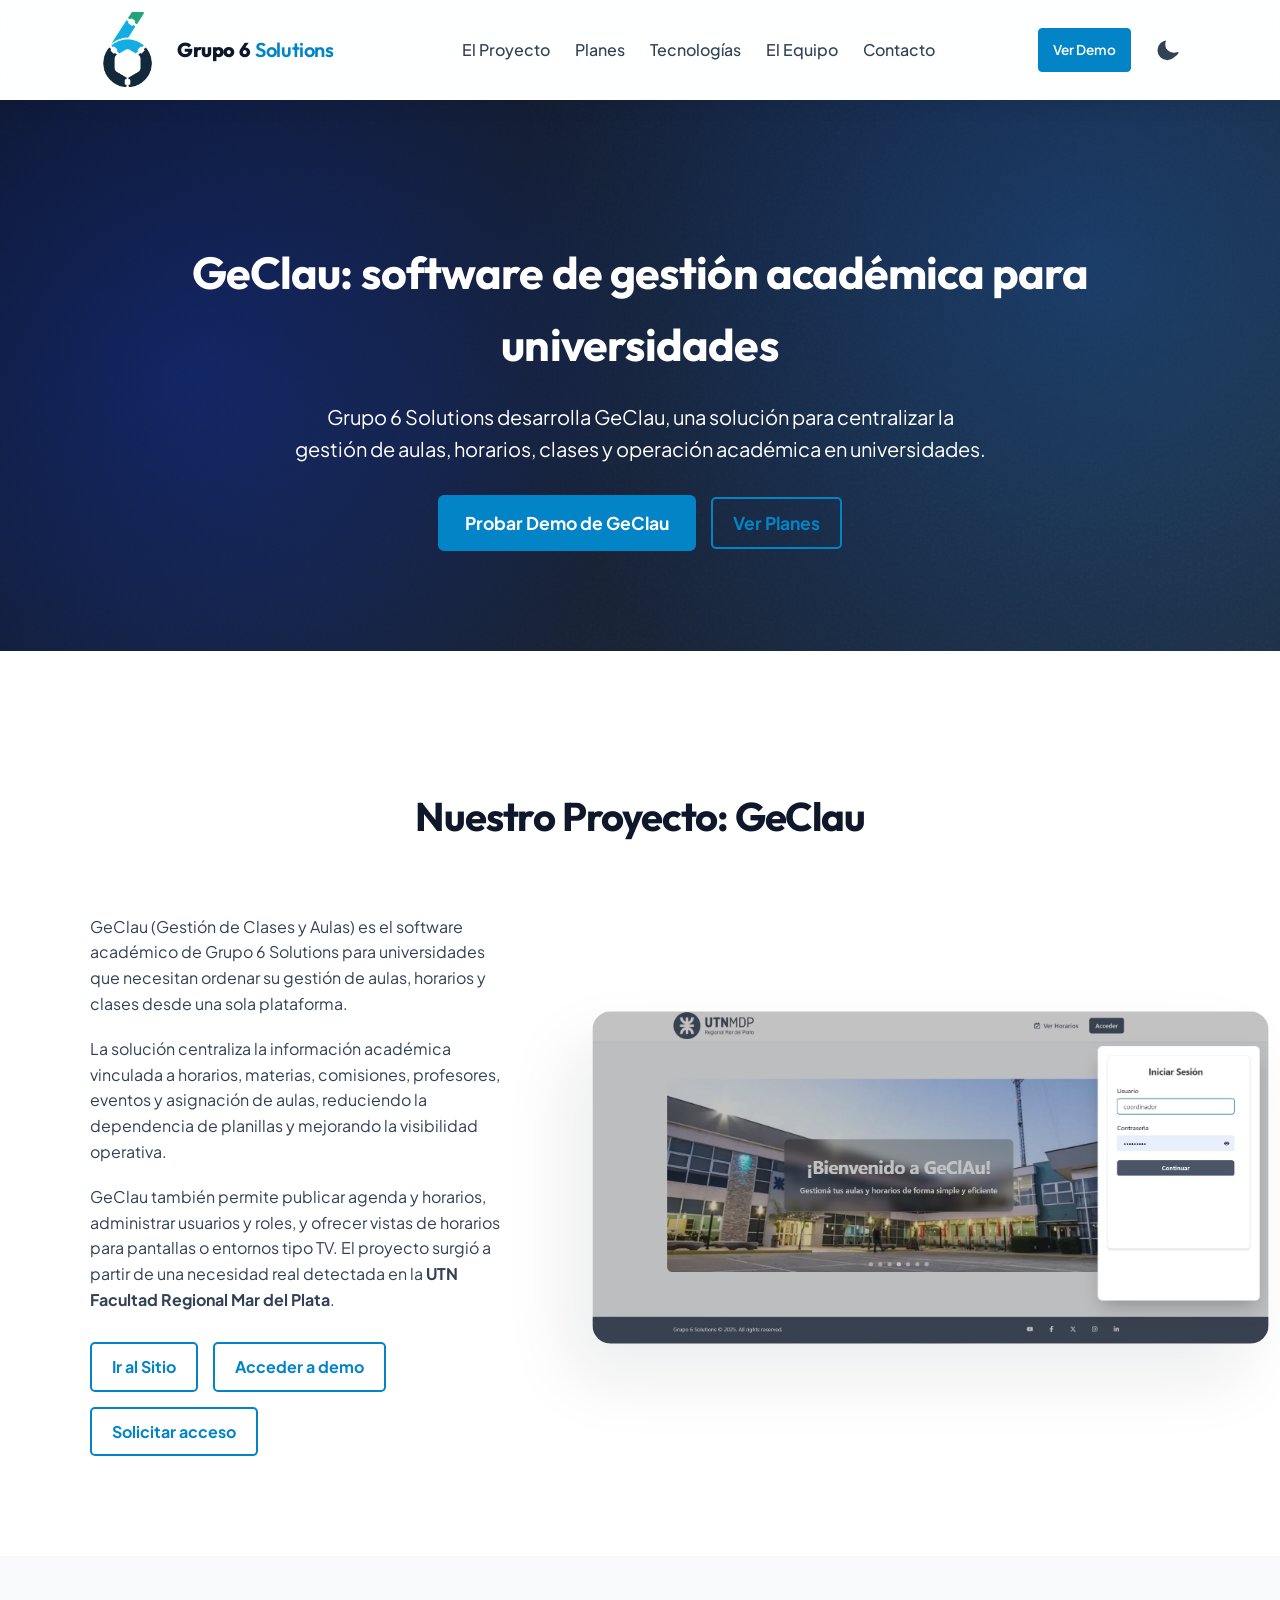
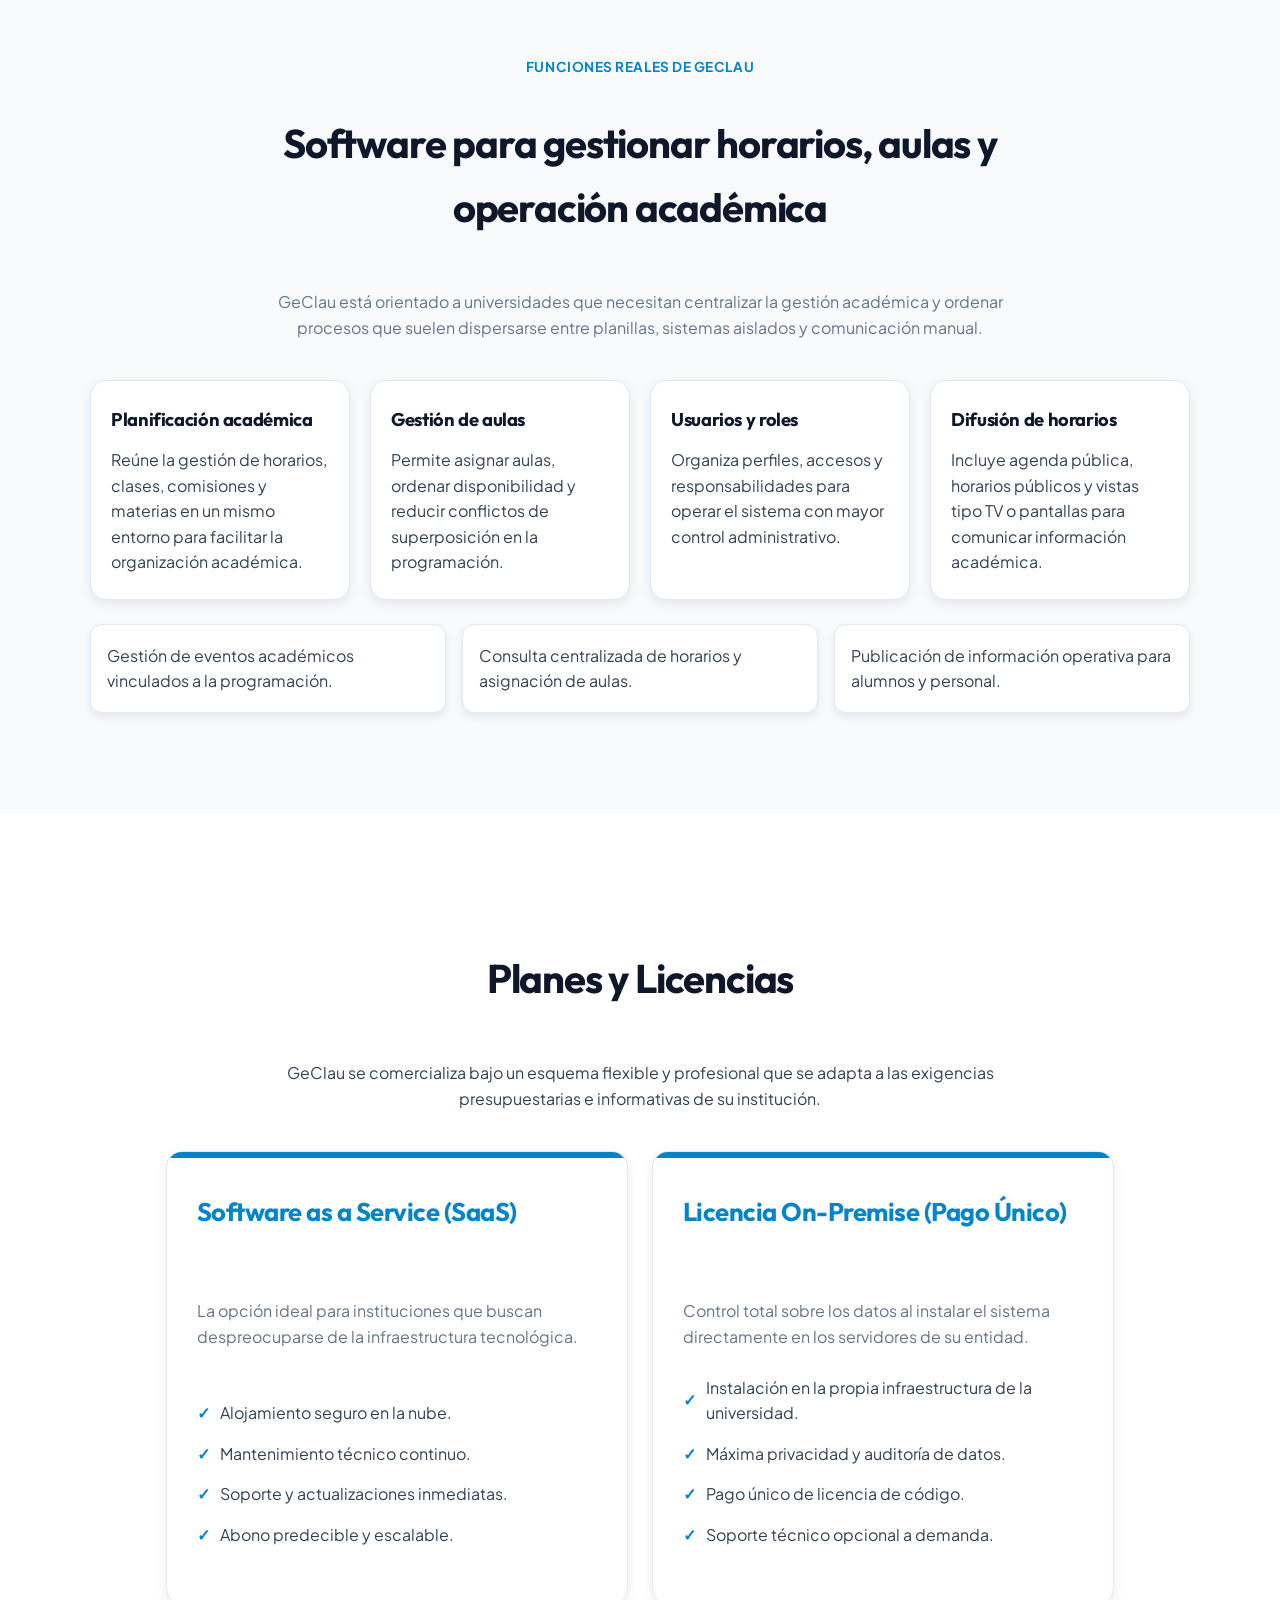
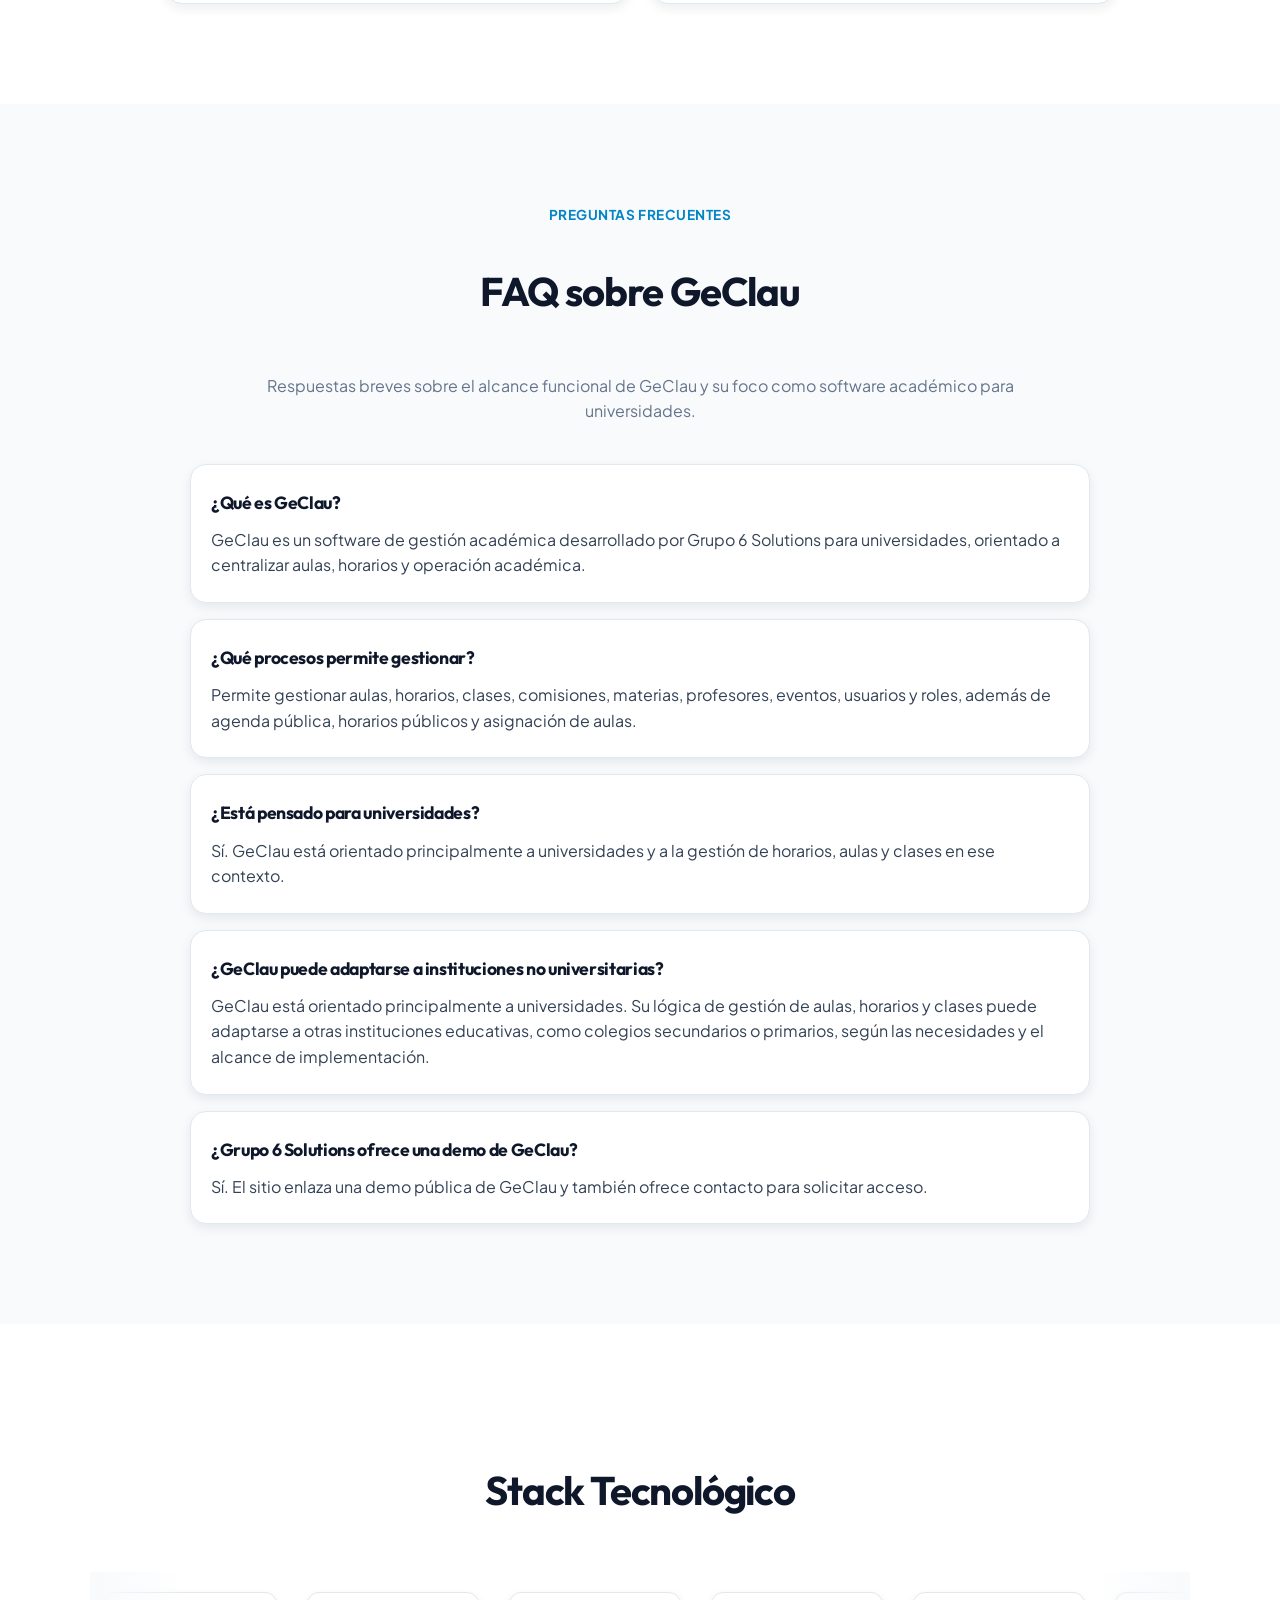
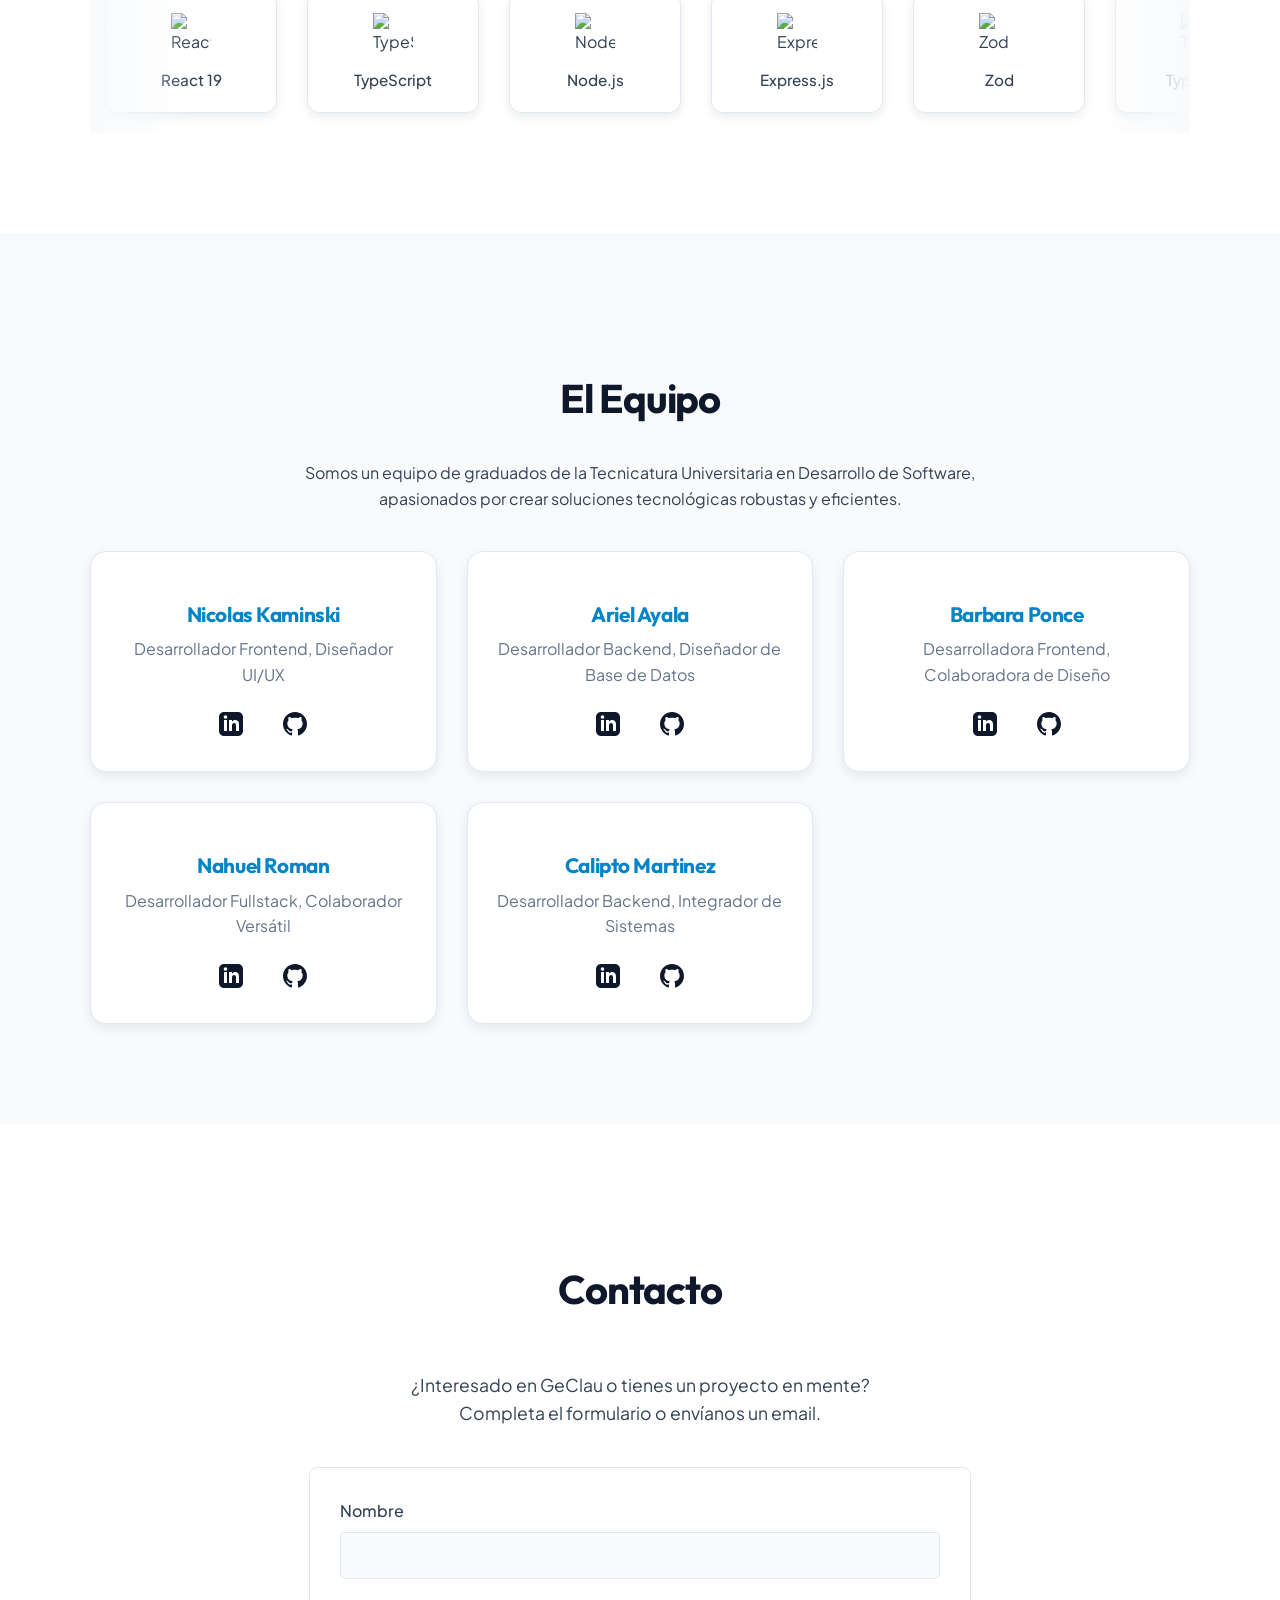
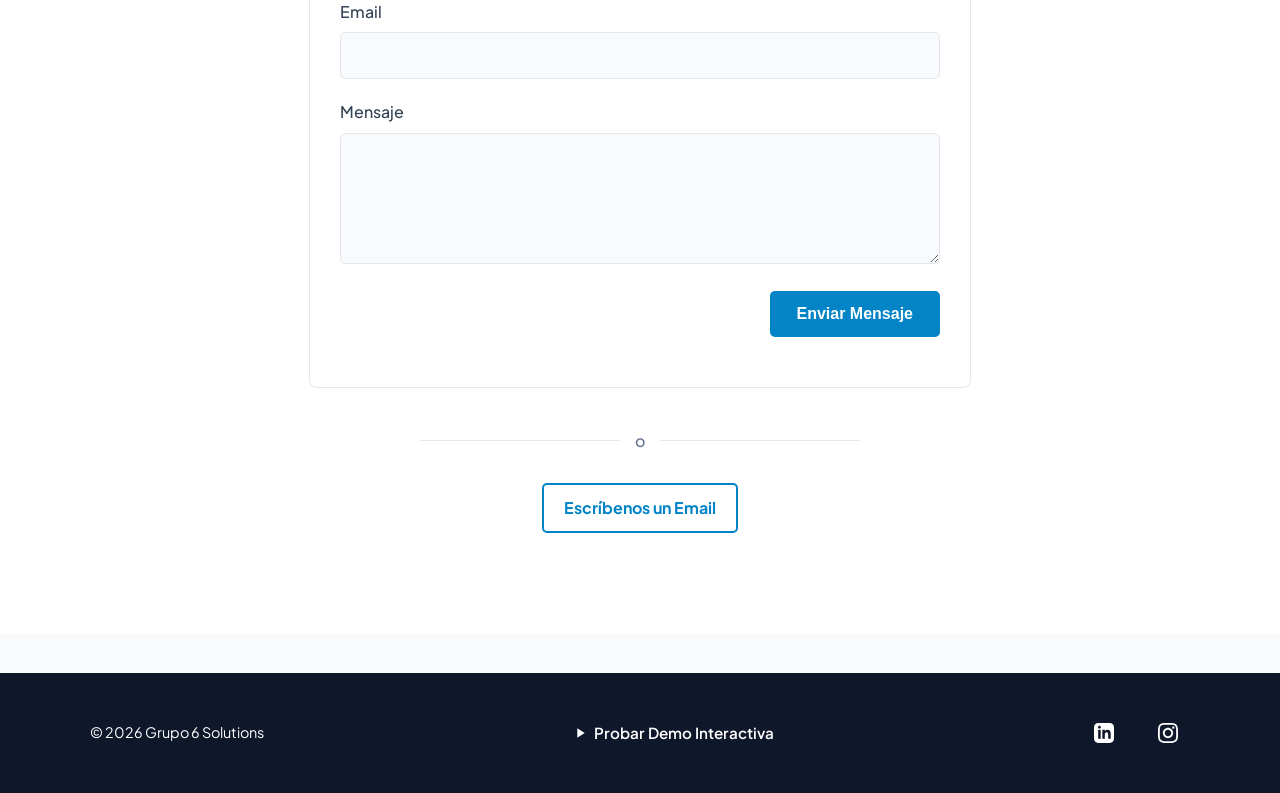
==== index.html @ eacf8f16 "mejora de info" ====
<!doctype html>
<html lang="es">
  <head>
    <meta charset="UTF-8" />
    <meta name="viewport" content="width=device-width, initial-scale=1.0" />
    <title>
      Grupo 6 Solutions | GeClau, software académico para universidades
    </title>
    <meta
      name="description"
      content="GeClau es el software de gestión académica de Grupo 6 Solutions para universidades. Centraliza aulas, horarios, clases, comisiones, materias y profesores."
    />
    <link rel="canonical" href="https://grupo6s.com/" />
    <link rel="icon" type="image/png" href="/favicon.png" />
    <meta
      property="og:title"
      content="Grupo 6 Solutions | GeClau, software académico para universidades"
    />
    <meta
      property="og:description"
      content="GeClau es el software de gestión académica de Grupo 6 Solutions para universidades. Centraliza aulas, horarios, clases, comisiones, materias y profesores."
    />
    <meta property="og:url" content="https://grupo6s.com/" />
    <meta
      property="og:image"
      content="https://grupo6s.com/images/logoExagonoD.png"
    />
    <meta property="og:type" content="website" />
    <meta property="og:locale" content="es_AR" />
    <meta name="twitter:card" content="summary_large_image" />
    <meta
      name="twitter:title"
      content="Grupo 6 Solutions | GeClau, software académico para universidades"
    />
    <meta
      name="twitter:description"
      content="GeClau es el software de gestión académica de Grupo 6 Solutions para universidades. Centraliza aulas, horarios, clases, comisiones, materias y profesores."
    />
    <meta
      name="twitter:image"
      content="https://grupo6s.com/images/geclau.jpg"
    />
    <script type="application/ld+json">
      {
        "@context": "https://schema.org",
        "@graph": [
          {
            "@type": "Organization",
            "@id": "https://grupo6s.com/#organization",
            "name": "Grupo 6 Solutions",
            "url": "https://grupo6s.com/",
            "logo": "https://grupo6s.com/images/logoExagonoD.png",
            "email": "grupo6solutions@gmail.com",
            "sameAs": [
              "https://www.linkedin.com/company/grupo-6-s/",
              "https://www.instagram.com/grupo6s/"
            ]
          },
          {
            "@type": "WebSite",
            "@id": "https://grupo6s.com/#website",
            "url": "https://grupo6s.com/",
            "name": "Grupo 6 Solutions",
            "publisher": {
              "@id": "https://grupo6s.com/#organization"
            },
            "inLanguage": "es"
          },
          {
            "@type": "SoftwareApplication",
            "@id": "https://grupo6s.com/#geclau",
            "name": "GeClau",
            "alternateName": "Gestión de Clases y Aulas",
            "url": "https://grupo6s.com/",
            "image": "https://grupo6s.com/images/geclau.jpg",
            "applicationCategory": "EducationalApplication",
            "operatingSystem": "Web",
            "description": "Software de gestión académica para universidades orientado a la gestión de aulas, horarios, clases, comisiones, materias, profesores, eventos, usuarios y roles, agenda pública y asignación de aulas.",
            "publisher": {
              "@id": "https://grupo6s.com/#organization"
            },
            "inLanguage": "es"
          }
        ]
      }
    </script>
        <script type="application/ld+json">
      {
        "@context": "https://schema.org",
        "@type": "FAQPage",
        "mainEntity": [
          {
            "@type": "Question",
            "name": "¿Qué es GeClau?",
            "acceptedAnswer": {
              "@type": "Answer",
              "text": "GeClau es un software de gestión académica desarrollado por Grupo 6 Solutions para universidades, orientado a centralizar aulas, horarios y operación académica."
            }
          },
          {
            "@type": "Question",
            "name": "¿Qué procesos permite gestionar?",
            "acceptedAnswer": {
              "@type": "Answer",
              "text": "Permite gestionar aulas, horarios, clases, comisiones, materias, profesores, eventos, usuarios y roles, además de agenda pública, horarios públicos y asignación de aulas."
            }
          },
          {
            "@type": "Question",
            "name": "¿Está pensado para universidades?",
            "acceptedAnswer": {
              "@type": "Answer",
              "text": "Sí. GeClau está orientado principalmente a universidades y a la gestión de horarios, aulas y clases en ese contexto."
            }
          },
          {
            "@type": "Question",
            "name": "¿GeClau puede adaptarse a instituciones no universitarias?",
            "acceptedAnswer": {
              "@type": "Answer",
              "text": "GeClau está orientado principalmente a universidades. Su lógica de gestión de aulas, horarios y clases puede adaptarse a otras instituciones educativas, como colegios secundarios o primarios, según las necesidades y el alcance de implementación."
            }
          },
          {
            "@type": "Question",
            "name": "¿Grupo 6 Solutions ofrece una demo de GeClau?",
            "acceptedAnswer": {
              "@type": "Answer",
              "text": "Sí. El sitio enlaza una demo pública de GeClau y también ofrece contacto para solicitar acceso."
            }
          }
        ]
      }
    </script>

    <!-- Preload Critical Resources -->
    <link rel="preload" as="image" href="images/logoExagonoD.png" />
    <link rel="preload" as="image" href="images/geclau.jpg" />

    <link rel="preconnect" href="https://fonts.googleapis.com" />
    <link rel="preconnect" href="https://fonts.gstatic.com" crossorigin />
    <link
      href="https://fonts.googleapis.com/css2?family=Outfit:wght@400;500;600;700;800&family=Plus+Jakarta+Sans:wght@400;500;600;700&display=swap"
      rel="stylesheet"
    />
    <link rel="stylesheet" href="style.css" />
    <script
      src="https://challenges.cloudflare.com/turnstile/v0/api.js"
      async
      defer
    ></script>
  </head>
  <body>
    <header>
      <div class="container nav-bar">
        <a href="#" class="logo-link">
          <img
            src="images/logoExagonoD.png"
            alt="Logo de Grupo 6 Solutions"
            class="logo-img"
            width="60"
            height="60"
          />
          <div class="logo-text">
            <span class="grupo-6">Grupo 6</span>
            <span class="solutions">Solutions</span>
          </div>
        </a>
        <nav>
          <ul class="nav-links" id="nav-links">
            <li><a href="#proyecto">El Proyecto</a></li>
            <li><a href="#licencias">Planes</a></li>
            <li><a href="#tecnologias">Tecnologías</a></li>
            <li><a href="#equipo">El Equipo</a></li>
            <li><a href="#contacto">Contacto</a></li>
          </ul>
        </nav>
        <div class="nav-controls">
          <a
            href="https://demo.geclau.grupo6s.com/"
            target="_blank"
            rel="noopener noreferrer"
            class="nav-cta-button"
            >Ver Demo</a
          >
          <button
            class="theme-toggle"
            id="theme-toggle"
            aria-label="Cambiar modo claro/oscuro"
          >
            <svg
              class="icon-sun"
              aria-hidden="true"
              xmlns="http://www.w3.org/2000/svg"
              viewBox="0 0 24 24"
              fill="currentColor"
            >
              <path
                d="M12 2.25a.75.75 0 01.75.75v2.25a.75.75 0 01-1.5 0V3a.75.75 0 01.75-.75zM7.5 12a4.5 4.5 0 119 0 4.5 4.5 0 01-9 0zM18.894 6.106a.75.75 0 011.06-1.06l1.591 1.591a.75.75 0 11-1.06 1.06l-1.591-1.59zM21.75 12a.75.75 0 01-.75.75h-2.25a.75.75 0 010-1.5H21a.75.75 0 01.75.75zM17.83 17.83a.75.75 0 011.06 1.06l-1.59 1.59a.75.75 0 01-1.06-1.06l1.59-1.59zM12 21.75a.75.75 0 01-.75-.75v-2.25a.75.75 0 011.5 0V21a.75.75 0 01-.75.75zM4.172 17.83a.75.75 0 01-1.06 1.06l-1.59-1.59a.75.75 0 111.06-1.06l1.59 1.59zM2.25 12a.75.75 0 01.75-.75h2.25a.75.75 0 010 1.5H3a.75.75 0 01-.75-.75zM6.106 6.106a.75.75 0 01-1.06-1.06l1.591-1.591a.75.75 0 111.06 1.06l-1.591 1.59z"
              />
            </svg>
            <svg
              class="icon-moon"
              aria-hidden="true"
              xmlns="http://www.w3.org/2000/svg"
              viewBox="0 0 24 24"
              fill="currentColor"
            >
              <path
                fill-rule="evenodd"
                d="M9.528 1.718a.75.75 0 01.162.819A8.97 8.97 0 009 6a9 9 0 009 9 8.97 8.97 0 004.463-.69a.75.75 0 01.981.98 10.503 10.503 0 01-4.622 4.622 10.5 10.5 0 01-15.18-15.18A10.503 10.503 0 019.528 1.718z"
                clip-rule="evenodd"
              />
            </svg>
          </button>
          <button
            class="menu-toggle"
            id="menu-toggle"
            aria-expanded="false"
            aria-controls="nav-links"
            aria-label="Menú"
          >
            ☰
          </button>
        </div>
      </div>
    </header>

    <main>
      <section class="hero">
        <div class="hero-bg-effect"></div>
        <div class="container hero-content-wrapper">
          <h1 class="hero-title">
            GeClau: software de gestión académica para universidades
          </h1>
          <p class="hero-subtitle">
            Grupo 6 Solutions desarrolla GeClau, una solución para centralizar
            la gestión de aulas, horarios, clases y operación académica en
            universidades.
          </p>
          <div class="hero-cta-container">
            <a
              href="https://demo.geclau.grupo6s.com/"
              target="_blank"
              rel="noopener noreferrer"
              class="cta-button-primary"
              >Probar Demo de GeClau</a
            >
            <a href="#licencias" class="cta-button-secondary cta-hero-outline"
              >Ver Planes</a
            >
          </div>
        </div>
      </section>

      <section id="proyecto">
        <div class="container project-container">
          <h2>Nuestro Proyecto: GeClau</h2>
          <div class="proyecto-grid asymmetrical-grid">
            <div class="proyecto-info">
              <p>
                GeClau (Gestión de Clases y Aulas) es el software académico de
                Grupo 6 Solutions para universidades que necesitan ordenar su
                gestión de aulas, horarios y clases desde una sola plataforma.
              </p>
              <p>
                La solución centraliza la información académica vinculada a
                horarios, materias, comisiones, profesores, eventos y asignación
                de aulas, reduciendo la dependencia de planillas y mejorando la
                visibilidad operativa.
              </p>
              <p>
                GeClau también permite publicar agenda y horarios, administrar
                usuarios y roles, y ofrecer vistas de horarios para pantallas o
                entornos tipo TV. El proyecto surgió a partir de una necesidad
                real detectada en la
                <strong>UTN Facultad Regional Mar del Plata</strong>.
              </p>

              <div class="proyecto-cta-container">
                <a
                  href="https://aulas.mdp.utn.edu.ar/"
                  target="_blank"
                  rel="noopener noreferrer"
                  class="cta-button-secondary"
                >
                  Ir al Sitio
                </a>
                <a
                  href="https://demo.geclau.grupo6s.com/"
                  target="_blank"
                  rel="noopener noreferrer"
                  class="cta-button-secondary"
                >
                  Acceder a demo
                </a>
                <a
                  href="#contacto"
                  id="btn-solicitar-acceso"
                  class="cta-button-secondary"
                >
                  Solicitar acceso
                </a>
              </div>
            </div>
            <div class="proyecto-imagen">
              <img
                src="images/geclau.jpg"
                alt="Interfaz de la aplicación GeClau"
                width="800"
                height="500"
                loading="lazy"
              />
            </div>
          </div>
        </div>
      </section>
      <section class="seo-section" aria-labelledby="seo-funcionalidades-title">
        <div class="container">
          <div class="seo-section-header">
            <p class="seo-section-kicker">Funciones reales de GeClau</p>
            <h2 id="seo-funcionalidades-title">
              Software para gestionar horarios, aulas y operación académica
            </h2>
            <p class="seo-section-lead">
              GeClau está orientado a universidades que necesitan centralizar la
              gestión académica y ordenar procesos que suelen dispersarse entre
              planillas, sistemas aislados y comunicación manual.
            </p>
          </div>

          <div class="seo-feature-grid">
            <article class="seo-feature-card">
              <h3 class="seo-feature-card-title">Planificación académica</h3>
              <p class="seo-feature-card-text">
                Reúne la gestión de horarios, clases, comisiones y materias en
                un mismo entorno para facilitar la organización académica.
              </p>
            </article>
            <article class="seo-feature-card">
              <h3 class="seo-feature-card-title">Gestión de aulas</h3>
              <p class="seo-feature-card-text">
                Permite asignar aulas, ordenar disponibilidad y reducir
                conflictos de superposición en la programación.
              </p>
            </article>
            <article class="seo-feature-card">
              <h3 class="seo-feature-card-title">Usuarios y roles</h3>
              <p class="seo-feature-card-text">
                Organiza perfiles, accesos y responsabilidades para operar el
                sistema con mayor control administrativo.
              </p>
            </article>
            <article class="seo-feature-card">
              <h3 class="seo-feature-card-title">Difusión de horarios</h3>
              <p class="seo-feature-card-text">
                Incluye agenda pública, horarios públicos y vistas tipo TV o
                pantallas para comunicar información académica.
              </p>
            </article>
          </div>

          <div class="seo-use-case-list" aria-label="Casos de uso de GeClau">
            <div class="seo-use-case-item">
              Gestión de eventos académicos vinculados a la programación.
            </div>
            <div class="seo-use-case-item">
              Consulta centralizada de horarios y asignación de aulas.
            </div>
            <div class="seo-use-case-item">
              Publicación de información operativa para alumnos y personal.
            </div>
          </div>
        </div>
      </section>
      <section id="licencias">
        <div class="container">
          <h2>Planes y Licencias</h2>
          <p style="text-align: center; max-width: 800px; margin: 0 auto 40px">
            GeClau se comercializa bajo un esquema flexible y profesional que se
            adapta a las exigencias presupuestarias e informativas de su
            institución.
          </p>
          <div class="planes-grid">
            <div class="plan-card">
              <h3>Software as a Service (SaaS)</h3>
              <p>
                La opción ideal para instituciones que buscan despreocuparse de
                la infraestructura tecnológica.
              </p>
              <ul>
                <li>Alojamiento seguro en la nube.</li>
                <li>Mantenimiento técnico continuo.</li>
                <li>Soporte y actualizaciones inmediatas.</li>
                <li>Abono predecible y escalable.</li>
              </ul>
            </div>
            <div class="plan-card">
              <h3>Licencia On-Premise (Pago Único)</h3>
              <p>
                Control total sobre los datos al instalar el sistema
                directamente en los servidores de su entidad.
              </p>
              <ul>
                <li>
                  Instalación en la propia infraestructura de la universidad.
                </li>
                <li>Máxima privacidad y auditoría de datos.</li>
                <li>Pago único de licencia de código.</li>
                <li>Soporte técnico opcional a demanda.</li>
              </ul>
            </div>
          </div>
        </div>
      </section>
      <section class="seo-section" aria-labelledby="seo-faq-title">
        <div class="container">
          <div class="seo-section-header">
            <p class="seo-section-kicker">Preguntas frecuentes</p>
            <h2 id="seo-faq-title">FAQ sobre GeClau</h2>
            <p class="seo-section-lead">
              Respuestas breves sobre el alcance funcional de GeClau y su foco
              como software académico para universidades.
            </p>
          </div>

                    <div class="seo-faq-list">
            <article class="seo-faq-item">
              <h3 class="seo-faq-question">¿Qué es GeClau?</h3>
              <p class="seo-faq-answer">
                GeClau es un software de gestión académica desarrollado por
                Grupo 6 Solutions para universidades, orientado a centralizar
                aulas, horarios y operación académica.
              </p>
            </article>
            <article class="seo-faq-item">
              <h3 class="seo-faq-question">¿Qué procesos permite gestionar?</h3>
              <p class="seo-faq-answer">
                Permite gestionar aulas, horarios, clases, comisiones, materias,
                profesores, eventos, usuarios y roles, además de agenda pública,
                horarios públicos y asignación de aulas.
              </p>
            </article>
            <article class="seo-faq-item">
              <h3 class="seo-faq-question">¿Está pensado para universidades?</h3>
              <p class="seo-faq-answer">
                Sí. GeClau está orientado principalmente a universidades y a la
                gestión de horarios, aulas y clases en ese contexto.
              </p>
            </article>
            <article class="seo-faq-item">
              <h3 class="seo-faq-question">
                ¿GeClau puede adaptarse a instituciones no universitarias?
              </h3>
              <p class="seo-faq-answer">
                GeClau está orientado principalmente a universidades. Su lógica
                de gestión de aulas, horarios y clases puede adaptarse a otras
                instituciones educativas, como colegios secundarios o
                primarios, según las necesidades y el alcance de
                implementación.
              </p>
            </article>
            <article class="seo-faq-item">
              <h3 class="seo-faq-question">
                ¿Grupo 6 Solutions ofrece una demo de GeClau?
              </h3>
              <p class="seo-faq-answer">
                Sí. El sitio enlaza una demo pública de GeClau y también ofrece
                contacto para solicitar acceso.
              </p>
            </article>
          </div>        </div>
      </section>
      <section id="tecnologias">
        <div class="container">
          <h2>Stack Tecnológico</h2>
          <div class="tech-marquee-wrapper">
            <div class="tech-marquee">
              <!-- Fila 1 -->
              <div class="tech-stack-row">
                <div class="tech-item">
                  <img
                    src="https://cdn.simpleicons.org/react/61DAFB"
                    alt="React"
                    width="24"
                    height="24"
                    loading="lazy"
                  /><span>React 19</span>
                </div>
                <div class="tech-item">
                  <img
                    src="https://cdn.simpleicons.org/typescript/3178C6"
                    alt="TypeScript"
                    width="24"
                    height="24"
                    loading="lazy"
                  /><span>TypeScript</span>
                </div>
                <div class="tech-item">
                  <img
                    src="https://cdn.simpleicons.org/nodedotjs/339933"
                    alt="Node.js"
                    width="24"
                    height="24"
                    loading="lazy"
                  /><span>Node.js</span>
                </div>
                <div class="tech-item">
                  <img
                    src="https://cdn.simpleicons.org/express/000000"
                    alt="Express.js"
                    width="24"
                    height="24"
                    loading="lazy"
                  /><span>Express.js</span>
                </div>
                <div class="tech-item">
                  <img
                    src="https://cdn.simpleicons.org/zod/3E67B1"
                    alt="Zod"
                    width="24"
                    height="24"
                    loading="lazy"
                  /><span>Zod</span>
                </div>
                <div class="tech-item">
                  <img
                    src="https://cdn.simpleicons.org/typeorm/E8372D"
                    alt="TypeORM"
                    width="24"
                    height="24"
                    loading="lazy"
                  /><span>TypeORM</span>
                </div>
                <div class="tech-item">
                  <img
                    src="https://cdn.simpleicons.org/mysql/4479A1"
                    alt="MySQL"
                    width="24"
                    height="24"
                    loading="lazy"
                  /><span>MySQL</span>
                </div>
                <div class="tech-item">
                  <img
                    src="https://cdn.simpleicons.org/vite/646CFF"
                    alt="Vite"
                    width="24"
                    height="24"
                    loading="lazy"
                  /><span>Vite</span>
                </div>
                <div class="tech-item">
                  <img
                    src="https://cdn.simpleicons.org/docker/2496ED"
                    alt="Docker"
                    width="24"
                    height="24"
                    loading="lazy"
                  /><span>Docker</span>
                </div>
                <div class="tech-item">
                  <img
                    src="https://cdn.simpleicons.org/cloudflare/F38020"
                    alt="Cloudflare"
                    width="24"
                    height="24"
                    loading="lazy"
                  /><span>Cloudflare</span>
                </div>
                <div class="tech-item">
                  <img
                    src="https://cdn.simpleicons.org/jsonwebtokens/000000"
                    alt="JWT"
                    width="24"
                    height="24"
                    loading="lazy"
                  /><span>JWT</span>
                </div>
                <div class="tech-item">
                  <img
                    src="https://cdn.simpleicons.org/chakraui/319795"
                    alt="Chakra UI"
                    width="24"
                    height="24"
                    loading="lazy"
                  /><span>Chakra UI</span>
                </div>
              </div>
              <!-- Fila Duplicada para Infinite Scroll -->
              <div class="tech-stack-row" aria-hidden="true">
                <div class="tech-item">
                  <img
                    src="https://cdn.simpleicons.org/react/61DAFB"
                    alt="React"
                    width="24"
                    height="24"
                    loading="lazy"
                  /><span>React 19</span>
                </div>
                <div class="tech-item">
                  <img
                    src="https://cdn.simpleicons.org/typescript/3178C6"
                    alt="TypeScript"
                    width="24"
                    height="24"
                    loading="lazy"
                  /><span>TypeScript</span>
                </div>
                <div class="tech-item">
                  <img
                    src="https://cdn.simpleicons.org/nodedotjs/339933"
                    alt="Node.js"
                    width="24"
                    height="24"
                    loading="lazy"
                  /><span>Node.js</span>
                </div>
                <div class="tech-item">
                  <img
                    src="https://cdn.simpleicons.org/express/000000"
                    alt="Express.js"
                    width="24"
                    height="24"
                    loading="lazy"
                  /><span>Express.js</span>
                </div>
                <div class="tech-item">
                  <img
                    src="https://cdn.simpleicons.org/zod/3E67B1"
                    alt="Zod"
                    width="24"
                    height="24"
                    loading="lazy"
                  /><span>Zod</span>
                </div>
                <div class="tech-item">
                  <img
                    src="https://cdn.simpleicons.org/typeorm/E8372D"
                    alt="TypeORM"
                    width="24"
                    height="24"
                    loading="lazy"
                  /><span>TypeORM</span>
                </div>
                <div class="tech-item">
                  <img
                    src="https://cdn.simpleicons.org/mysql/4479A1"
                    alt="MySQL"
                    width="24"
                    height="24"
                    loading="lazy"
                  /><span>MySQL</span>
                </div>
                <div class="tech-item">
                  <img
                    src="https://cdn.simpleicons.org/vite/646CFF"
                    alt="Vite"
                    width="24"
                    height="24"
                    loading="lazy"
                  /><span>Vite</span>
                </div>
                <div class="tech-item">
                  <img
                    src="https://cdn.simpleicons.org/docker/2496ED"
                    alt="Docker"
                    width="24"
                    height="24"
                    loading="lazy"
                  /><span>Docker</span>
                </div>
                <div class="tech-item">
                  <img
                    src="https://cdn.simpleicons.org/cloudflare/F38020"
                    alt="Cloudflare"
                    width="24"
                    height="24"
                    loading="lazy"
                  /><span>Cloudflare</span>
                </div>
                <div class="tech-item">
                  <img
                    src="https://cdn.simpleicons.org/jsonwebtokens/000000"
                    alt="JWT"
                    width="24"
                    height="24"
                    loading="lazy"
                  /><span>JWT</span>
                </div>
                <div class="tech-item">
                  <img
                    src="https://cdn.simpleicons.org/chakraui/319795"
                    alt="Chakra UI"
                    width="24"
                    height="24"
                    loading="lazy"
                  /><span>Chakra UI</span>
                </div>
              </div>
            </div>
          </div>
        </div>
      </section>

      <section id="equipo">
        <div class="container">
          <h2>El Equipo</h2>
          <p
            style="
              text-align: center;
              max-width: 700px;
              margin: -20px auto 40px auto;
            "
          >
            Somos un equipo de graduados de la Tecnicatura Universitaria en
            Desarrollo de Software, apasionados por crear soluciones
            tecnológicas robustas y eficientes.
          </p>
          <div class="equipo-grid">
            <div class="miembro">
              <h3>Nicolas Kaminski</h3>
              <p>Desarrollador Frontend, Diseñador UI/UX</p>
              <div class="social-links">
                <a
                  href="https://www.linkedin.com/in/nkaminski-profile/"
                  target="_blank"
                  rel="noopener noreferrer"
                  aria-label="LinkedIn de Nicolas Kaminski"
                >
                  <svg
                    xmlns="http://www.w3.org/2000/svg"
                    viewBox="0 0 24 24"
                    fill="currentColor"
                  >
                    <path
                      d="M19 0h-14c-2.761 0-5 2.239-5 5v14c0 2.761 2.239 5 5 5h14c2.762 0 5-2.239 5-5v-14c0-2.761-2.238-5-5-5zm-11 19h-3v-11h3v11zm-1.5-12.268c-.966 0-1.75-.79-1.75-1.764s.784-1.764 1.75-1.764 1.75.79 1.75 1.764-.783 1.764-1.75 1.764zm13.5 12.268h-3v-5.604c0-3.368-4-3.113-4 0v5.604h-3v-11h3v1.765c1.396-2.586 7-2.777 7 2.476v6.759z"
                    />
                  </svg>
                </a>
                <a
                  href="https://github.com/nicoKaminski"
                  target="_blank"
                  rel="noopener noreferrer"
                  aria-label="GitHub de Nicolas Kaminski"
                >
                  <svg
                    xmlns="http://www.w3.org/2000/svg"
                    viewBox="0 0 24 24"
                    fill="currentColor"
                  >
                    <path
                      d="M12 0c-6.626 0-12 5.373-12 12 0 5.302 3.438 9.8 8.207 11.387.599.111.793-.261.793-.577v-2.234c-3.338.726-4.033-1.416-4.033-1.416-.546-1.387-1.333-1.756-1.333-1.756-1.089-.745.083-.729.083-.729 1.205.084 1.839 1.237 1.839 1.237 1.07 1.834 2.807 1.304 3.492.997.108-.775.418-1.305.762-1.604-2.665-.305-5.467-1.334-5.467-5.931 0-1.311.469-2.381 1.236-3.221-.124-.303-.535-1.524.117-3.176 0 0 1.008-.322 3.301 1.23.957-.266 1.983-.399 3.003-.404 1.02.005 2.047.138 3.006.404 2.291-1.552 3.297-1.23 3.297-1.23.653 1.653.242 2.874.118 3.176.77.84 1.235 1.91 1.235 3.221 0 4.609-2.807 5.624-5.479 5.921.43.372.823 1.102.823 2.222v3.293c0 .319.192.694.801.576 4.765-1.589 8.199-6.086 8.199-11.386 0-6.627-5.373-12-12-12z"
                    />
                  </svg>
                </a>
              </div>
            </div>
            <div class="miembro">
              <h3>Ariel Ayala</h3>
              <p>Desarrollador Backend, Diseñador de Base de Datos</p>
              <div class="social-links">
                <a
                  href="https://www.linkedin.com/in/ariel-ayala-49006823a/"
                  target="_blank"
                  rel="noopener noreferrer"
                  aria-label="LinkedIn de Ariel Ayala"
                >
                  <svg
                    xmlns="http://www.w3.org/2000/svg"
                    viewBox="0 0 24 24"
                    fill="currentColor"
                  >
                    <path
                      d="M19 0h-14c-2.761 0-5 2.239-5 5v14c0 2.761 2.239 5 5 5h14c2.762 0 5-2.239 5-5v-14c0-2.761-2.238-5-5-5zm-11 19h-3v-11h3v11zm-1.5-12.268c-.966 0-1.75-.79-1.75-1.764s.784-1.764 1.75-1.764 1.75.79 1.75 1.764-.783 1.764-1.75 1.764zm13.5 12.268h-3v-5.604c0-3.368-4-3.113-4 0v5.604h-3v-11h3v1.765c1.396-2.586 7-2.777 7 2.476v6.759z"
                    />
                  </svg>
                </a>
                <a
                  href="https://github.com/ariel7171"
                  target="_blank"
                  rel="noopener noreferrer"
                  aria-label="GitHub de Ariel Ayala"
                >
                  <svg
                    xmlns="http://www.w3.org/2000/svg"
                    viewBox="0 0 24 24"
                    fill="currentColor"
                  >
                    <path
                      d="M12 0c-6.626 0-12 5.373-12 12 0 5.302 3.438 9.8 8.207 11.387.599.111.793-.261.793-.577v-2.234c-3.338.726-4.033-1.416-4.033-1.416-.546-1.387-1.333-1.756-1.333-1.756-1.089-.745.083-.729.083-.729 1.205.084 1.839 1.237 1.839 1.237 1.07 1.834 2.807 1.304 3.492.997.108-.775.418-1.305.762-1.604-2.665-.305-5.467-1.334-5.467-5.931 0-1.311.469-2.381 1.236-3.221-.124-.303-.535-1.524.117-3.176 0 0 1.008-.322 3.301 1.23.957-.266 1.983-.399 3.003-.404 1.02.005 2.047.138 3.006.404 2.291-1.552 3.297-1.23 3.297-1.23.653 1.653.242 2.874.118 3.176.77.84 1.235 1.91 1.235 3.221 0 4.609-2.807 5.624-5.479 5.921.43.372.823 1.102.823 2.222v3.293c0 .319.192.694.801.576 4.765-1.589 8.199-6.086 8.199-11.386 0-6.627-5.373-12-12-12z"
                    />
                  </svg>
                </a>
              </div>
            </div>
            <div class="miembro">
              <h3>Barbara Ponce</h3>
              <p>Desarrolladora Frontend, Colaboradora de Diseño</p>
              <div class="social-links">
                <a
                  href="https://www.linkedin.com/in/b%C3%A1rbara-ponce/"
                  target="_blank"
                  rel="noopener noreferrer"
                  aria-label="LinkedIn de Barbara Ponce"
                >
                  <svg
                    xmlns="http://www.w3.org/2000/svg"
                    viewBox="0 0 24 24"
                    fill="currentColor"
                  >
                    <path
                      d="M19 0h-14c-2.761 0-5 2.239-5 5v14c0 2.761 2.239 5 5 5h14c2.762 0 5-2.239 5-5v-14c0-2.761-2.238-5-5-5zm-11 19h-3v-11h3v11zm-1.5-12.268c-.966 0-1.75-.79-1.75-1.764s.784-1.764 1.75-1.764 1.75.79 1.75 1.764-.783 1.764-1.75 1.764zm13.5 12.268h-3v-5.604c0-3.368-4-3.113-4 0v5.604h-3v-11h3v1.765c1.396-2.586 7-2.777 7 2.476v6.759z"
                    />
                  </svg>
                </a>
                <a
                  href="https://github.com/barbaraponce93"
                  target="_blank"
                  rel="noopener noreferrer"
                  aria-label="GitHub de Barbara Ponce"
                >
                  <svg
                    xmlns="http://www.w3.org/2000/svg"
                    viewBox="0 0 24 24"
                    fill="currentColor"
                  >
                    <path
                      d="M12 0c-6.626 0-12 5.373-12 12 0 5.302 3.438 9.8 8.207 11.387.599.111.793-.261.793-.577v-2.234c-3.338.726-4.033-1.416-4.033-1.416-.546-1.387-1.333-1.756-1.333-1.756-1.089-.745.083-.729.083-.729 1.205.084 1.839 1.237 1.839 1.237 1.07 1.834 2.807 1.304 3.492.997.108-.775.418-1.305.762-1.604-2.665-.305-5.467-1.334-5.467-5.931 0-1.311.469-2.381 1.236-3.221-.124-.303-.535-1.524.117-3.176 0 0 1.008-.322 3.301 1.23.957-.266 1.983-.399 3.003-.404 1.02.005 2.047.138 3.006.404 2.291-1.552 3.297-1.23 3.297-1.23.653 1.653.242 2.874.118 3.176.77.84 1.235 1.91 1.235 3.221 0 4.609-2.807 5.624-5.479 5.921.43.372.823 1.102.823 2.222v3.293c0 .319.192.694.801.576 4.765-1.589 8.199-6.086 8.199-11.386 0-6.627-5.373-12-12-12z"
                    />
                  </svg>
                </a>
              </div>
            </div>
            <div class="miembro">
              <h3>Nahuel Roman</h3>
              <p>Desarrollador Fullstack, Colaborador Versátil</p>
              <div class="social-links">
                <a
                  href="https://www.linkedin.com/in/nahuel-roman-168320287/"
                  target="_blank"
                  rel="noopener noreferrer"
                  aria-label="LinkedIn de Nahuel Roman"
                >
                  <svg
                    xmlns="http://www.w3.org/2000/svg"
                    viewBox="0 0 24 24"
                    fill="currentColor"
                  >
                    <path
                      d="M19 0h-14c-2.761 0-5 2.239-5 5v14c0 2.761 2.239 5 5 5h14c2.762 0 5-2.239 5-5v-14c0-2.761-2.238-5-5-5zm-11 19h-3v-11h3v11zm-1.5-12.268c-.966 0-1.75-.79-1.75-1.764s.784-1.764 1.75-1.764 1.75.79 1.75 1.764-.783 1.764-1.75 1.764zm13.5 12.268h-3v-5.604c0-3.368-4-3.113-4 0v5.604h-3v-11h3v1.765c1.396-2.586 7-2.777 7 2.476v6.759z"
                    />
                  </svg>
                </a>
                <a
                  href="https://github.com/NahuelRoman1990"
                  target="_blank"
                  rel="noopener noreferrer"
                  aria-label="GitHub de Nahuel Roman"
                >
                  <svg
                    xmlns="http://www.w3.org/2000/svg"
                    viewBox="0 0 24 24"
                    fill="currentColor"
                  >
                    <path
                      d="M12 0c-6.626 0-12 5.373-12 12 0 5.302 3.438 9.8 8.207 11.387.599.111.793-.261.793-.577v-2.234c-3.338.726-4.033-1.416-4.033-1.416-.546-1.387-1.333-1.756-1.333-1.756-1.089-.745.083-.729.083-.729 1.205.084 1.839 1.237 1.839 1.237 1.07 1.834 2.807 1.304 3.492.997.108-.775.418-1.305.762-1.604-2.665-.305-5.467-1.334-5.467-5.931 0-1.311.469-2.381 1.236-3.221-.124-.303-.535-1.524.117-3.176 0 0 1.008-.322 3.301 1.23.957-.266 1.983-.399 3.003-.404 1.02.005 2.047.138 3.006.404 2.291-1.552 3.297-1.23 3.297-1.23.653 1.653.242 2.874.118 3.176.77.84 1.235 1.91 1.235 3.221 0 4.609-2.807 5.624-5.479 5.921.43.372.823 1.102.823 2.222v3.293c0 .319.192.694.801.576 4.765-1.589 8.199-6.086 8.199-11.386 0-6.627-5.373-12-12-12z"
                    />
                  </svg>
                </a>
              </div>
            </div>
            <div class="miembro">
              <h3>Calipto Martinez</h3>
              <p>Desarrollador Backend, Integrador de Sistemas</p>
              <div class="social-links">
                <a
                  href="https://www.linkedin.com/in/calipto-martinez-4a2754276/"
                  target="_blank"
                  rel="noopener noreferrer"
                  aria-label="LinkedIn de Calipto Martinez"
                >
                  <svg
                    xmlns="http://www.w3.org/2000/svg"
                    viewBox="0 0 24 24"
                    fill="currentColor"
                  >
                    <path
                      d="M19 0h-14c-2.761 0-5 2.239-5 5v14c0 2.761 2.239 5 5 5h14c2.762 0 5-2.239 5-5v-14c0-2.761-2.238-5-5-5zm-11 19h-3v-11h3v11zm-1.5-12.268c-.966 0-1.75-.79-1.75-1.764s.784-1.764 1.75-1.764 1.75.79 1.75 1.764-.783 1.764-1.75 1.764zm13.5 12.268h-3v-5.604c0-3.368-4-3.113-4 0v5.604h-3v-11h3v1.765c1.396-2.586 7-2.777 7 2.476v6.759z"
                    />
                  </svg>
                </a>
                <a
                  href="https://github.com/calipto722"
                  target="_blank"
                  rel="noopener noreferrer"
                  aria-label="GitHub de Calipto Martinez"
                >
                  <svg
                    xmlns="http://www.w3.org/2000/svg"
                    viewBox="0 0 24 24"
                    fill="currentColor"
                  >
                    <path
                      d="M12 0c-6.626 0-12 5.373-12 12 0 5.302 3.438 9.8 8.207 11.387.599.111.793-.261.793-.577v-2.234c-3.338.726-4.033-1.416-4.033-1.416-.546-1.387-1.333-1.756-1.333-1.756-1.089-.745.083-.729.083-.729 1.205.084 1.839 1.237 1.839 1.237 1.07 1.834 2.807 1.304 3.492.997.108-.775.418-1.305.762-1.604-2.665-.305-5.467-1.334-5.467-5.931 0-1.311.469-2.381 1.236-3.221-.124-.303-.535-1.524.117-3.176 0 0 1.008-.322 3.301 1.23.957-.266 1.983-.399 3.003-.404 1.02.005 2.047.138 3.006.404 2.291-1.552 3.297-1.23 3.297-1.23.653 1.653.242 2.874.118 3.176.77.84 1.235 1.91 1.235 3.221 0 4.609-2.807 5.624-5.479 5.921.43.372.823 1.102.823 2.222v3.293c0 .319.192.694.801.576 4.765-1.589 8.199-6.086 8.199-11.386 0-6.627-5.373-12-12-12z"
                    />
                  </svg>
                </a>
              </div>
            </div>
          </div>
        </div>
      </section>

      <section id="contacto">
        <div class="container">
          <h2>Contacto</h2>
          <p>
            ¿Interesado en GeClau o tienes un proyecto en mente?
            <br />
            Completa el formulario o envíanos un email.
          </p>

          <form
            id="contact-form"
            class="contact-form"
            action="https://formspree.io/f/mzzybnzo"
            method="POST"
          >
            <div class="form-group">
              <label for="name">Nombre</label>
              <input type="text" id="name" name="name" required />
            </div>
            <div class="form-group">
              <label for="email">Email</label>
              <input type="email" id="email" name="email" required />
            </div>
            <div class="form-group">
              <label for="message">Mensaje</label>
              <textarea
                id="message"
                name="message"
                rows="5"
                required
              ></textarea>
            </div>

            <div
              class="cf-turnstile"
              data-sitekey="0x4AAAAAACHPNfz5F3RwUT0F"
              style="margin-bottom: 1rem"
            ></div>
            <p id="form-status"></p>
            <div class="form-group">
              <button type="submit" class="cta-button-form">
                Enviar Mensaje
              </button>
            </div>
          </form>

          <div class="contact-divider">
            <span class="divider-line"></span>
            <span class="divider-text">o</span>
            <span class="divider-line"></span>
          </div>

          <a
            href="mailto:grupo6solutions@gmail.com?subject=Interés en el sistema GeClau"
            class="cta-button-secondary"
            >Escríbenos un Email</a
          >
        </div>
      </section>
    </main>

    <footer>
      <div class="container footer-content">
        <div class="footer-brand">
          <p>&copy; <span id="current-year"></span> Grupo 6 Solutions</p>
        </div>
        <div class="footer-links">
          <a
            href="https://demo.geclau.grupo6s.com/"
            target="_blank"
            rel="noopener noreferrer"
            class="footer-demo-link"
          >
            <svg
              aria-hidden="true"
              xmlns="http://www.w3.org/2000/svg"
              width="16"
              height="16"
              viewBox="0 0 24 24"
              fill="currentColor"
              style="margin-right: 6px"
            >
              <path d="M8 5v14l11-7z" />
            </svg>
            Probar Demo Interactiva
          </a>
        </div>
        <div class="social-links-footer">
          <a
            href="https://www.linkedin.com/company/grupo-6-s/"
            target="_blank"
            rel="noopener noreferrer"
            aria-label="LinkedIn de Grupo 6 Solutions"
            class="social-link-linkedin"
          >
            <svg
              aria-hidden="true"
              xmlns="http://www.w3.org/2000/svg"
              viewBox="0 0 24 24"
              fill="currentColor"
            >
              <path
                d="M19 0h-14c-2.761 0-5 2.239-5 5v14c0 2.761 2.239 5 5 5h14c2.762 0 5-2.239 5-5v-14c0-2.761-2.238-5-5-5zm-11 19h-3v-11h3v11zm-1.5-12.268c-.966 0-1.75-.79-1.75-1.764s.784-1.764 1.75-1.764 1.75.79 1.75 1.764-.783 1.764-1.75 1.764zm13.5 12.268h-3v-5.604c0-3.368-4-3.113-4 0v5.604h-3v-11h3v1.765c1.396-2.586 7-2.777 7 2.476v6.759z"
              />
            </svg>
          </a>
          <a
            href="https://www.instagram.com/grupo6s/"
            target="_blank"
            rel="noopener noreferrer"
            aria-label="Instagram de Grupo 6 Solutions"
            class="social-link-instagram"
          >
            <svg
              aria-hidden="true"
              xmlns="http://www.w3.org/2000/svg"
              viewBox="0 0 24 24"
              fill="currentColor"
            >
              <path
                d="M12 2.163c3.204 0 3.584.012 4.85.07 3.252.148 4.771 1.691 4.919 4.919.058 1.265.069 1.645.069 4.849 0 3.205-.012 3.584-.069 4.849-.149 3.225-1.664 4.771-4.919 4.919-1.266.058-1.644.07-4.85.07-3.204 0-3.584-.012-4.849-.07-3.26-.149-4.771-1.699-4.919-4.92-.058-1.265-.07-1.644-.07-4.849 0-3.204.013-3.583.07-4.849.149-3.227 1.664-4.771 4.919-4.919 1.266-.057 1.645-.069 4.849-.069zm0-2.163c-3.259 0-3.667.014-4.947.072-4.358.2-6.78 2.618-6.98 6.98-.059 1.281-.073 1.689-.073 4.948 0 3.259.014 3.668.072 4.948.2 4.358 2.618 6.78 6.98 6.98 1.281.058 1.689.072 4.948.072 3.259 0 3.668-.014 4.948-.072 4.354-.2 6.782-2.618 6.979-6.98.059-1.28.073-1.689.073-4.948 0-3.259-.014-3.667-.072-4.947-.196-4.354-2.617-6.78-6.979-6.98-1.281-.059-1.69-.073-4.949-.073zm0 5.838c-3.403 0-6.162 2.759-6.162 6.162s2.759 6.163 6.162 6.163 6.162-2.759 6.162-6.163c0-3.403-2.759-6.162-6.162-6.162zm0 10.162c-2.209 0-4-1.79-4-4 0-2.209 1.791-4 4-4s4 1.791 4 4c0 2.21-1.791 4-4 4zm6.406-11.845c-.796 0-1.441.645-1.441 1.44s.645 1.44 1.441 1.44c.795 0 1.439-.645 1.439-1.44s-.644-1.44-1.439-1.44z"
              />
            </svg>
          </a>
        </div>
      </div>
    </footer>

    <script src="script.js"></script>
  </body>
</html>
---- style.css ----
/* --- Paleta de Colores y Variables --- */
:root {

  --color-primario: #0284c7;
  --color-secundario: #0f172a;
  --color-texto: #334155;
  --color-texto-secundario: #64748b;
  --color-fondo: #f8fafc;
  --color-fondo-secundario: #ffffff;
  --color-borde: #e2e8f0;
  --color-sombra: rgba(15, 23, 42, 0.08);
  --color-blanco: #ffffff;
  --color-grupo6: #0f172a;
  --color-grupo6-dark: #f8fafc;
  --color-solutions: #0284c7;

  --dm-primario: #38bdf8;
  --dm-secundario: #f8fafc;
  --dm-texto: #cbd5e1;
  --dm-texto-secundario: #94a3b8;
  --dm-fondo: #0f172a;
  --dm-fondo-secundario: #1e293b;
  --dm-borde: #334155;
  --dm-sombra: rgba(0, 0, 0, 0.4);
}

/* --- Estilos Globales --- */
body {
  font-family:
    "Plus Jakarta Sans", -apple-system, BlinkMacSystemFont, "Segoe UI", Roboto, Helvetica, Arial,
    sans-serif;
  margin: 0;
  padding: 0;
  background-color: var(--color-fondo);
  color: var(--color-texto);
  line-height: 1.6;
  transition:
    background-color 0.3s ease,
    color 0.3s ease;
}

img {
  max-width: 100%;
  height: auto;
}


*:focus-visible {
  outline: 2px solid var(--color-primario);
  outline-offset: 3px;
  border-radius: 4px;
}

.container {
  max-width: 1100px;
  margin: 0 auto;
  padding: 0 20px;
}

/* --- Header y Navegación --- */
header {
  background-color: rgba(255, 255, 255, 0.85);
  backdrop-filter: blur(16px);
  -webkit-backdrop-filter: blur(16px);
  box-shadow: 0 4px 20px var(--color-sombra);
  border-bottom: 1px solid rgba(255, 255, 255, 0.3);
  padding: 12px 0;
  position: sticky;
  top: 0;
  z-index: 100;
  transition:
    background-color 0.3s ease,
    box-shadow 0.3s ease;
}

.nav-bar {
  display: flex;
  justify-content: space-between;
  align-items: center;
}

.logo-link {
  display: flex;
  align-items: center;
  gap: 12px;
  text-decoration: none;
}

.logo-img {
  height: 50px;
  width: auto;
  display: block;
  transition: height 0.3s ease;
}

.logo-text {
  font-family: "Outfit", sans-serif;
  font-size: 1.25rem;
  letter-spacing: -0.02em;
  font-weight: 800;
  line-height: 1;
  display: flex;
  flex-direction: row;
  gap: 5px;
  align-items: center;
}

.logo-text .grupo-6 {
  color: var(--color-grupo6);
  transition: color 0.3s ease;
}

.logo-text .solutions {
  color: var(--color-solutions);
  font-size: 1.25rem;
  font-weight: 600;
}

.nav-links {
  list-style: none;
  margin: 0;
  padding: 0;
  display: flex;
  flex-direction: column;
  justify-content: center;
  align-items: center;
  gap: 20px;
  width: 100%;
  height: 100vh;
  position: fixed;
  top: 0;
  left: 0;
  background-color: rgba(248, 250, 252, 0.98);
  backdrop-filter: blur(20px);
  -webkit-backdrop-filter: blur(20px);
  z-index: 2000;
  opacity: 0;
  visibility: hidden;
  transform: translateY(-20px);
  transition: all 0.4s cubic-bezier(0.16, 1, 0.3, 1);
}

.nav-links.active {
  opacity: 1;
  visibility: visible;
  transform: translateY(0);
}

.nav-links li {
  margin: 0;
  width: 100%;
  text-align: center;
}

.nav-links a {
  text-decoration: none;
  color: var(--color-texto);
  font-weight: 600;
  font-size: 1.25rem;
  transition: color 0.3s ease;
  padding: 10px 15px;
  display: block;
  border-bottom: none;
}

.nav-links a:hover {
  color: var(--color-primario);
}

.nav-controls {
  display: flex;
  align-items: center;
  gap: 15px;
}

.menu-toggle {
  font-size: 1.5rem;
  cursor: pointer;
  color: var(--color-secundario);

  display: flex;
  align-items: center;
  justify-content: center;
  padding: 10px;
  min-width: 44px;
  min-height: 44px;
  border: none;
  background: transparent;
}

.theme-toggle {
  background: none;
  border: none;
  cursor: pointer;

  padding: 11px;
  min-width: 44px;
  min-height: 44px;
  color: var(--color-texto);
  display: flex;
  align-items: center;
  justify-content: center;
  transition: color 0.3s ease;
}
.theme-toggle:hover {
  color: var(--color-primario);
}
.theme-toggle svg {
  width: 22px;
  height: 22px;
}

.nav-cta-button {
  background-color: var(--color-primario);
  color: var(--color-blanco);
  padding: 6px 14px;
  min-height: 44px;
  display: none;
  align-items: center;
  justify-content: center;
  box-sizing: border-box;
  text-decoration: none;
  border-radius: 4px;
  font-weight: 600;
  font-size: 0.85rem;
  transition: all 0.3s ease;
  border: 1px solid var(--color-primario);
}
.nav-cta-button:hover {
  background-color: var(--color-blanco);
  color: var(--color-primario);
}

.theme-toggle .icon-moon {
  display: block;
}
.theme-toggle .icon-sun {
  display: none;
}

/* --- Tipografía Extra --- */
h1, h2, h3, h4, h5, h6 {
  font-family: "Outfit", sans-serif;
  font-weight: 700;
  letter-spacing: -0.02em;
}

h1 {
  font-size: 2.2rem;
  margin-bottom: 10px;
}

/* --- Hero (Sección principal) --- */
.hero {
  background: linear-gradient(135deg, var(--color-secundario) 0%, #1e293b 100%);
  color: var(--color-blanco);
  padding: 60px 0;
  text-align: center;
  position: relative;
  overflow: hidden;
  transition: background-color 0.3s ease;
}

.hero-bg-effect {
  position: absolute;
  top: 0; left: 0; width: 100%; height: 100%;
  background-image:
    radial-gradient(circle at 15% 50%, rgba(2, 132, 199, 0.4), transparent 40%),
    radial-gradient(circle at 85% 30%, rgba(56, 189, 248, 0.3), transparent 50%);
  opacity: 0.8;
  mix-blend-mode: color-dodge;
  pointer-events: none;
  z-index: 1;
}

.hero-bg-effect::after {
  content: "";
  position: absolute;
  top: 0; left: 0; width: 100%; height: 100%;
  background-image: url("data:image/svg+xml,%3Csvg viewBox='0 0 200 200' xmlns='http://www.w3.org/2000/svg'%3E%3Cfilter id='noiseFilter'%3E%3CfeTurbulence type='fractalNoise' baseFrequency='0.85' numOctaves='3' stitchTiles='stitch'/%3E%3C/filter%3E%3Crect width='100%25' height='100%25' filter='url(%23noiseFilter)' opactiy='0.05'/%3E%3C/svg%3E");
  opacity: 0.04;
  mix-blend-mode: overlay;
}

.hero-content-wrapper {
  position: relative;
  z-index: 2;
}

.hero p {
  font-size: 1.1rem;
  margin-bottom: 30px;
  max-width: 700px;
  margin-left: auto;
  margin-right: auto;
}

.hero-cta-container {
  display: flex;
  flex-direction: column;
  align-items: center;
  gap: 15px;
  margin-top: 20px;
  width: 100%;
}

.cta-button-primary {
  background-color: var(--color-primario);
  color: var(--color-blanco);
  padding: 12px 25px;
  text-decoration: none;
  border-radius: 6px;
  font-weight: bold;
  font-size: 1.1rem;
  transition: all 0.3s ease;
  border: 2px solid var(--color-primario);
  width: 100%;
  box-sizing: border-box;
}

.cta-button-primary:hover {
  background-color: transparent;
  border-color: var(--color-primario);
  color: var(--color-primario);
}

.cta-hero-outline {
  border-color: var(--color-blanco);
  color: var(--color-blanco);
  font-size: 1.1rem;
  padding: 12px 25px;
  border-radius: 6px;
  width: 100%;
  box-sizing: border-box;
}

.cta-hero-outline:hover {
  background-color: var(--color-blanco);
  color: var(--color-secundario);
}

.cta-button-secondary {
  background-color: transparent;
  color: var(--color-primario);
  padding: 10px 20px;
  text-decoration: none;
  border-radius: 5px;
  font-weight: bold;
  transition: all 0.3s ease;
  border: 2px solid var(--color-primario);
  display: inline-block;
}

.cta-button-secondary:hover {
  background-color: var(--color-primario);
  color: var(--color-blanco);
}

/* --- Secciones Generales --- */
section {
  padding: 50px 0;
  transition: background-color 0.3s ease;
}

section:nth-child(even) {
  background-color: var(--color-fondo-secundario);
}

h2 {
  text-align: center;
  font-size: 1.8rem;
  color: var(--color-secundario);
  margin-bottom: 30px;
  transition: color 0.3s ease;
}

/* --- Sección Proyecto --- */
.proyecto-grid {
  display: grid;
  grid-template-columns: 1fr;
  gap: 40px;
  align-items: center;
}

.proyecto-info p {
  margin-bottom: 20px;
}

.proyecto-info h3 {
  font-size: 1.5rem;
  color: var(--color-secundario);
  margin-top: 30px;
  margin-bottom: 15px;
  transition: color 0.3s ease;
}

.proyecto-imagen {
  width: 100%;
  border-radius: 8px;
  box-shadow: 0 10px 25px var(--color-sombra);
  border: 1px solid var(--color-borde);
  overflow: hidden;
  transition:
    border-color 0.3s ease,
    box-shadow 0.3s ease;

  order: -1;
  margin-bottom: 30px;
}

.proyecto-imagen img {
  width: 100%;
  display: block;
}

.proyecto-cta-container {
  margin-top: 30px;
  display: flex;
  flex-direction: column;
  gap: 15px;
  width: 100%;
}

.proyecto-cta-container .cta-button-secondary {
  width: 100%;
  text-align: center;
  box-sizing: border-box;
  min-height: 44px;
  display: inline-flex;
  align-items: center;
  justify-content: center;
}

/* --- Planes y Licencias --- */
.planes-grid {
  display: flex;
  flex-wrap: wrap;
  justify-content: center;
  gap: 24px;
}

.plan-card {
  background-color: var(--color-fondo-secundario);
  border: 1px solid var(--color-borde);
  border-radius: 16px;
  padding: 30px 20px;
  max-width: 400px;
  width: 100%;
  box-shadow: 0 4px 12px var(--color-sombra);
  transition:
    transform 0.35s cubic-bezier(0.16, 1, 0.3, 1),
    box-shadow 0.35s cubic-bezier(0.16, 1, 0.3, 1),
    border-color 0.35s ease;
  position: relative;
  overflow: hidden;
  display: flex;
  flex-direction: column;
}

.plan-card:hover {
  transform: translateY(-8px) scale(1.012);
  box-shadow: 0 16px 30px var(--color-sombra), 0 0 0 1px var(--color-primario);
  border-color: transparent;
}

.plan-card::after {
  content: "";
  position: absolute;
  top: -50%;
  left: -50%;
  width: 200%;
  height: 200%;
  background: radial-gradient(circle at center, rgba(2, 132, 199, 0.15) 0%, transparent 60%);
  opacity: 0;
  transition: opacity 0.5s ease;
  z-index: 0;
  pointer-events: none;
}

.plan-card:hover::after {
  opacity: 1;
}

.dark-mode .plan-card::after {
  background: radial-gradient(circle at center, rgba(56, 189, 248, 0.08) 0%, transparent 60%);
}

.plan-card > * {
  position: relative;
  z-index: 1;
}

.plan-card::before {
  content: "";
  position: absolute;
  top: 0;
  left: 0;
  width: 100%;
  height: 6px;
  background-color: var(--color-primario);
}

.plan-card h3 {
  color: var(--color-primario);
  font-size: 1.4rem;
  margin-top: 0;
  margin-bottom: 12px;
  min-height: auto;
}

.plan-card p {
  color: var(--color-texto-secundario);
  margin-bottom: 25px;
  flex-grow: 1;
}

.plan-card ul {
  list-style: none;
  padding: 0;
  margin: 0;
  margin-top: auto;
}

.plan-card ul li {
  margin-bottom: 15px;
  display: flex;
  align-items: center;
  gap: 10px;
}

.plan-card ul li::before {
  content: "✓";
  color: var(--color-primario);
  font-weight: bold;
}

/* --- Stack Tecnológico (Animado) --- */
.tech-marquee-wrapper {
  overflow: hidden;
  width: 100%;
  padding: 20px 0;
  position: relative;
}

.tech-marquee-wrapper::before,
.tech-marquee-wrapper::after {
  content: "";
  position: absolute;
  top: 0;
  width: 100px;
  height: 100%;
  z-index: 2;
  pointer-events: none;
}

.tech-marquee-wrapper::before {
  left: 0;
  background: linear-gradient(to right, var(--color-fondo), transparent);
}

.tech-marquee-wrapper::after {
  right: 0;
  background: linear-gradient(to left, var(--color-fondo), transparent);
}

.tech-marquee {
  display: flex;
  width: max-content;
  animation: scroll-tech 40s linear infinite;
}

.tech-marquee:hover {
  animation-play-state: paused;
}

.tech-stack-row {
  display: flex;
  gap: 30px;
  padding: 0 15px;
}

@keyframes scroll-tech {
  0% {
    transform: translateX(0);
  }
  100% {
    transform: translateX(-50%);
  }
}

.tech-item {
  display: flex;
  flex-direction: column;
  align-items: center;
  justify-content: center;
  gap: 15px;
  padding: 20px 30px;
  background-color: var(--color-fondo-secundario);
  border: 1px solid var(--color-borde);
  border-radius: 12px;
  transition: transform 0.35s cubic-bezier(0.16, 1, 0.3, 1), box-shadow 0.35s cubic-bezier(0.16, 1, 0.3, 1), border-color 0.35s ease;
  min-width: 110px;
  box-shadow: 0 4px 10px var(--color-sombra);
}

.tech-item:hover {
  transform: translateY(-8px) scale(1.012);
  box-shadow: 0 16px 30px var(--color-sombra);
  border-color: var(--color-primario);
}

.tech-item img {
  height: 40px;
  width: 40px;
}

.dark-mode .tech-item img[alt="Express.js"],
.dark-mode .tech-item img[alt="JWT"] {
  filter: invert(1);
}

.tech-item span {
  font-size: 0.95rem;
  font-weight: 500;
  color: var(--color-texto);
}

/* --- Sección Equipo --- */
.equipo-grid {
  display: grid;
  grid-template-columns: repeat(auto-fit, minmax(280px, 1fr));
  gap: 30px;
}

.miembro {
  background-color: var(--color-fondo-secundario);
  padding: 25px;
  border-radius: 16px;
  text-align: center;
  box-shadow: 0 4px 12px var(--color-sombra);
  border: 1px solid var(--color-borde);
  transition: transform 0.35s cubic-bezier(0.16, 1, 0.3, 1), box-shadow 0.35s cubic-bezier(0.16, 1, 0.3, 1), border-color 0.35s ease;
  position: relative;
  overflow: hidden;
}

.miembro:hover {
  transform: translateY(-8px) scale(1.012);
  box-shadow: 0 16px 30px var(--color-sombra), 0 0 0 1px var(--color-primario);
  border-color: transparent;
}

.miembro::after {
  content: "";
  position: absolute;
  top: -50%;
  left: -50%;
  width: 200%;
  height: 200%;
  background: radial-gradient(circle at center, rgba(2, 132, 199, 0.15) 0%, transparent 60%);
  opacity: 0;
  transition: opacity 0.5s ease;
  z-index: 0;
  pointer-events: none;
}

.miembro:hover::after {
  opacity: 1;
}

.dark-mode .miembro::after {
  background: radial-gradient(circle at center, rgba(56, 189, 248, 0.08) 0%, transparent 60%);
}

.miembro > * {
  position: relative;
  z-index: 1;
}

.miembro h3 {
  font-size: 1.3rem;
  color: var(--color-primario);
  margin-bottom: 5px;
}

.miembro p {
  font-size: 1rem;
  color: var(--color-texto-secundario);
  margin: 0;
  margin-bottom: 15px;
  transition: color 0.3s ease;
}

.social-links {
  display: flex;
  justify-content: center;
  gap: 20px;
}

.social-links a {
  text-decoration: none;
  color: var(--color-secundario);
  transition: all 0.3s ease;

  display: inline-flex;
  align-items: center;
  justify-content: center;
  min-width: 44px;
  min-height: 44px;
}

.social-links a:hover {
  color: var(--color-primario);
  transform: scale(1.1);
}

.social-links svg {
  width: 24px;
  height: 24px;
  transition: filter 0.3s ease;
}

/* --- Sección Contacto --- */
#contacto {
  text-align: center;
}

#contacto p {
  font-size: 1.1rem;
  max-width: 600px;
  margin: 0 auto 30px auto;
}

/* --- Footer --- */
footer {
  background-color: var(--color-secundario);
  color: var(--color-blanco);
  text-align: center;
  padding: 30px 0;
  margin-top: 40px;
  transition:
    background-color 0.3s ease,
    color 0.3s ease;
}

.footer-content {
  display: flex;
  flex-direction: column;
  justify-content: center;
  align-items: center;
  text-align: center;
  gap: 20px;
}

.footer-brand p {
  margin: 0;
  font-size: 0.9rem;
  text-align: center;
}

.footer-links {
  display: flex;
  gap: 15px;
}

.footer-demo-link {
  color: var(--color-blanco);
  text-decoration: none;
  font-weight: 600;
  font-size: 0.95rem;
  transition: color 0.3s ease;
  display: inline-flex;
  align-items: center;
  min-height: 44px;
  padding: 8px 12px;
}

.footer-demo-link:hover {
  color: var(--color-primario);
}

.social-links-footer {
  display: flex;
  justify-content: center;
  align-items: center;
  gap: 20px;
}

.social-links-footer a {
  text-decoration: none;
  color: var(--color-blanco);
  transition: all 0.2s;
  display: flex;
  align-items: center;
  justify-content: center;
  border-radius: 4px;

  min-width: 44px;
  min-height: 44px;
}

.social-links-footer svg {
  width: 20px;
  height: 20px;
}

.social-link-linkedin:hover {
  color: #2b6cb0;
}

.social-link-instagram:hover {
  color: #ed64a6;
}

.social-links-footer a:focus-visible {
  outline: none;
  box-shadow: 0 0 0 2px var(--color-blanco);
}

/* --- Sección Contacto y Formulario --- */
#contacto {
  text-align: center;
}

#contacto p {
  font-size: 1.1rem;
  max-width: 600px;
  margin: 0 auto 30px auto;
}

.contact-form {
  max-width: 600px;
  margin: 30px auto;
  padding: 20px;
  background-color: var(--color-fondo-secundario);
  border: 1px solid var(--color-borde);
  border-radius: 8px;
  box-shadow: var(--color-sombra);
  text-align: left;
  transition: all 0.3s ease;
}

.form-group {
  margin-bottom: 20px;
}

.form-group label {
  display: block;
  margin-bottom: 8px;
  font-weight: 500;
  color: var(--color-texto);
  transition: color 0.3s ease;
}

.form-group input,
.form-group textarea {
  width: 100%;
  padding: 12px;
  border: 1px solid var(--color-borde);
  border-radius: 5px;
  background-color: var(--color-fondo);
  color: var(--color-texto);
  font-family: inherit;
  font-size: 16px;
  box-sizing: border-box;
  transition: all 0.3s ease;
}

.form-group input:focus,
.form-group textarea:focus {
  outline: none;
  border-color: var(--color-primario);
  box-shadow: 0 0 5px rgba(0, 174, 239, 0.5);
}

.cta-button-form {
  background-color: var(--color-primario);
  color: var(--color-blanco);
  padding: 12px 25px;
  text-decoration: none;
  border-radius: 5px;
  font-weight: bold;
  transition: all 0.3s ease;
  border: 2px solid var(--color-primario);
  font-size: 1rem;
  cursor: pointer;
}

.contact-form .form-group:last-child {
  text-align: right;
}

.cta-button-form:hover {
  background-color: var(--color-blanco);
  color: var(--color-primario);
}

.contact-divider {
  display: flex;
  align-items: center;
  justify-content: center;
  margin: 30px 0;
}

.divider-line {
  flex-grow: 1;
  height: 1px;
  background-color: var(--color-borde);
  max-width: 200px;
}

.divider-text {
  margin: 0 15px;
  color: var(--color-texto-secundario);
  font-weight: 500;
}

#form-status {
  padding: 12px 15px;
  border-radius: 5px;
  margin-bottom: 20px;
  font-weight: 500;
  text-align: center;
  display: none;
  border: 1px solid transparent;
}

#form-status.success {
  display: block;
  background-color: #f0fdf4;
  color: #166534;
  border-color: #bbf7d0;
}

#form-status.error {
  display: block;
  background-color: #fef2f2;
  color: #991b1b;
  border-color: #fecaca;
}

.dark-mode #form-status.success {
  background-color: #2a6964;
  color: #e6fffa;
  border-color: #2a6964;
}
.dark-mode #form-status.error {
  background-color: #c53030;
  color: #fff5f5;
  border-color: #c53030;
}

/* --- MODO OSCURO --- */

body.dark-mode {
  background-color: var(--dm-fondo);
  color: var(--dm-texto);
}

.dark-mode header {
  background-color: rgba(2, 6, 23, 0.85);
  backdrop-filter: blur(16px);
  -webkit-backdrop-filter: blur(16px);
  box-shadow: 0 4px 20px var(--dm-sombra);
  border-bottom: 1px solid rgba(255, 255, 255, 0.05);
}
.dark-mode .nav-links {
  background-color: rgba(2, 6, 23, 0.95);
  backdrop-filter: blur(16px);
  -webkit-backdrop-filter: blur(16px);
  border-top: none;
}
.dark-mode .nav-links a {
  color: var(--dm-secundario);
  border-bottom: none;
}
.dark-mode .menu-toggle {
  color: var(--dm-secundario);
}
.dark-mode .theme-toggle {
  color: var(--dm-secundario);
}
.dark-mode .theme-toggle:hover {
  color: var(--dm-primario);
}

.dark-mode .theme-toggle .icon-moon {
  display: none;
}
.dark-mode .theme-toggle .icon-sun {
  display: block;
}

.dark-mode .logo-text .grupo-6 {
  color: var(--color-grupo6-dark);
}

.dark-mode .hero {
  background: linear-gradient(135deg, var(--dm-fondo) 0%, #0f172a 100%);
  color: var(--dm-secundario);
}

.dark-mode .nav-links a:hover {
  color: var(--color-primario);
}

.dark-mode .nav-cta-button {
  background-color: transparent;
  color: var(--dm-primario);
  border-color: var(--dm-primario);
}

.dark-mode .nav-cta-button:hover {
  background-color: var(--dm-primario);
  color: var(--color-blanco);
}

.dark-mode .cta-button-primary {
  background-color: var(--dm-primario);
  border-color: var(--dm-primario);
  color: var(--color-blanco);
}

.dark-mode .cta-button-primary:hover {
  background-color: transparent;
  color: var(--dm-primario);
  border-color: var(--dm-primario);
}

.dark-mode .cta-hero-outline {
  border-color: var(--color-blanco);
  color: var(--color-blanco);
}

.dark-mode .cta-hero-outline:hover {
  background-color: var(--dm-primario);
  color: var(--color-blanco);
  border-color: var(--dm-primario);
}

.dark-mode .cta-button-secondary:hover {
  color: var(--color-blanco);
  background-color: var(--dm-primario);
  border-color: var(--dm-primario);
}

.dark-mode section:nth-child(even) {
  background-color: var(--dm-fondo-secundario);
}
.dark-mode h2 {
  color: var(--dm-secundario);
}

.dark-mode .proyecto-info h3 {
  color: var(--dm-secundario);
}
.dark-mode .proyecto-imagen {
  box-shadow: 0 10px 25px var(--dm-sombra);
  border: 1px solid var(--dm-borde);
}

.dark-mode .tech-item {
  background-color: var(--dm-fondo-secundario);
  border-color: var(--dm-borde);
}
.dark-mode .tech-item:hover {
  background-color: var(--dm-fondo);
  box-shadow: 0 8px 20px var(--dm-sombra);
  border-color: var(--dm-primario);
}
.dark-mode .tech-item span {
  color: var(--dm-texto);
}

.dark-mode .tech-marquee-wrapper::before {
  background: linear-gradient(to right, var(--dm-fondo), transparent);
}
.dark-mode .tech-marquee-wrapper::after {
  background: linear-gradient(to left, var(--dm-fondo), transparent);
}

.dark-mode .plan-card {
  background-color: var(--dm-fondo-secundario);
  border-color: var(--dm-borde);
  box-shadow: 0 4px 12px var(--dm-sombra);
}

.dark-mode .plan-card:hover {
  box-shadow: 0 16px 30px var(--dm-sombra), 0 0 0 1px var(--dm-primario);
}

.dark-mode .plan-card p {
  color: var(--dm-texto-secundario);
}

.dark-mode .miembro {
  background-color: var(--dm-fondo-secundario);
  box-shadow: 0 4px 12px var(--dm-sombra);
  border: 1px solid var(--dm-borde);
}

.dark-mode .miembro:hover {
  box-shadow: 0 16px 30px var(--dm-sombra), 0 0 0 1px var(--dm-primario);
}
.dark-mode .miembro p {
  color: var(--dm-texto);
}
.dark-mode .social-links a {
  color: var(--color-blanco);
}
.dark-mode .social-links a:hover {
  color: var(--dm-primario);
}

.dark-mode footer {
  background-color: var(--dm-fondo-secundario);
  color: var(--dm-secundario);
  border-top: none;
}

/* --- Formulario de Contacto (Modo Oscuro) --- */

.dark-mode .contact-form {
  background-color: var(--dm-fondo-secundario);
  border: 1px solid var(--dm-borde);
  box-shadow: var(--dm-sombra);
}

.dark-mode .form-group label {
  color: var(--dm-secundario);
}

.dark-mode .form-group input,
.dark-mode .form-group textarea {
  background-color: var(--dm-fondo);
  color: var(--dm-texto);
  border: 1px solid var(--dm-borde);
}

.dark-mode .form-group input:focus,
.dark-mode .form-group textarea:focus {
  border-color: var(--dm-primario);
  box-shadow: 0 0 5px rgba(0, 174, 239, 0.3);
}

.dark-mode .cta-button-form {
  background-color: var(--dm-primario);
  color: var(--color-blanco);
  border-color: var(--dm-primario);
}

.dark-mode .cta-button-form:hover {
  background-color: var(--dm-secundario);
  color: var(--dm-fondo);
}

.dark-mode .divider-line {
  background-color: var(--dm-borde);
}

.dark-mode .divider-text {
  color: var(--dm-texto-secundario);
}

/* --- Responsive (Desktop) --- */
@media (min-width: 768px) {
  .nav-links {
    display: flex;
    flex-direction: row;
    justify-content: flex-start;
    align-items: center;
    gap: 0;
    position: static;
    width: auto;
    height: auto;
    background-color: transparent;
    backdrop-filter: none;
    -webkit-backdrop-filter: none;
    box-shadow: none;
    border-top: none;
    opacity: 1;
    visibility: visible;
    transform: none;
    z-index: auto;
  }

  .footer-content {
    flex-direction: row;
    justify-content: space-between;
    text-align: left;
  }

  .footer-brand p {
    text-align: left;
  }

  .dark-mode .nav-links {
    background-color: transparent;
    backdrop-filter: none;
    -webkit-backdrop-filter: none;
    border-top: none;
  }

  .nav-links li {
    margin: 0 0 0 25px;
    width: auto;
    text-align: left;
  }

  .nav-links a {
    padding: 0;
    display: inline;
    border-bottom: none;
    font-size: 1rem;
    font-weight: 500;
  }

  .dark-mode .nav-links a {
    border-bottom: none;
  }

  .menu-toggle {
    display: none;
  }

  .logo-img {
    height: 75px;
  }

  .nav-cta-button {
    display: inline-flex;
  }

  .hero {
    padding: 100px 0;
  }

  .hero h1 {
    font-size: 2.8rem;
  }

  .hero p {
    font-size: 1.25rem;
  }

  .hero-cta-container {
    flex-direction: row;
    justify-content: center;
    width: auto;
  }

  .cta-button-primary,
  .cta-hero-outline {
    width: auto;
  }

  section {
    padding: 100px 0;
  }

  h2 {
    font-size: 2.5rem;
    margin-bottom: 50px;
    letter-spacing: -0.03em;
  }

  .plan-card {
    padding: 40px 30px;
  }

  .plan-card h3 {
    font-size: 1.6rem;
    margin-bottom: 15px;
    min-height: 75px;
  }

  .contact-form {
    padding: 30px;
    margin: 40px auto;
  }

  .proyecto-cta-container {
    flex-direction: row;
    flex-wrap: wrap;
    width: auto;
  }

  .proyecto-cta-container .cta-button-secondary {
    width: auto;
  }

/* --- Animaciones --- */
.fade-up {
  opacity: 0;
  transform: translateY(30px);
  transition: opacity 0.8s cubic-bezier(0.16, 1, 0.3, 1), transform 0.8s cubic-bezier(0.16, 1, 0.3, 1);
}

.fade-up.visible {
  opacity: 1;
  transform: translateY(0);
}

  .proyecto-grid {
    grid-template-columns: 1fr 1.3fr;
    gap: 60px;
  }

  .proyecto-imagen {
    order: 0;
    margin-bottom: 0;
    transition: transform 0.5s cubic-bezier(0.25, 1, 0.3, 1), box-shadow 0.5s cubic-bezier(0.25, 1, 0.3, 1);
  }

  .asymmetrical-grid {
    align-items: center;
  }

  .asymmetrical-grid .proyecto-info {
    padding-right: 40px;
    position: relative;
    z-index: 2;
  }

  .asymmetrical-grid .proyecto-imagen {
    transform: scale(1.15) translateX(30px);
    box-shadow: -20px 30px 60px var(--color-sombra);
    border: none;
    border-radius: 16px;
  }

  .asymmetrical-grid .proyecto-imagen:hover {
    transform: scale(1.18) translateX(30px) translateY(-12px);
    box-shadow: -20px 48px 80px var(--color-sombra);
  }

  .dark-mode .asymmetrical-grid .proyecto-imagen {
    box-shadow: -20px 30px 60px var(--dm-sombra);
  }

  .dark-mode .asymmetrical-grid .proyecto-imagen:hover {
    box-shadow: -20px 48px 80px var(--dm-sombra);
  }
}

.seo-section {
  background-color: var(--color-fondo);
}

.seo-section-header {
  max-width: 820px;
  margin: 0 auto 40px;
  text-align: center;
}

.seo-section-kicker {
  margin: 0 0 12px;
  color: var(--color-primario);
  font-weight: 700;
  letter-spacing: 0.04em;
  text-transform: uppercase;
  font-size: 0.85rem;
}

.seo-section-lead {
  max-width: 760px;
  margin: 0 auto;
  color: var(--color-texto-secundario);
}

.seo-feature-grid {
  display: grid;
  grid-template-columns: repeat(auto-fit, minmax(220px, 1fr));
  gap: 20px;
}

.seo-feature-card {
  background-color: var(--color-fondo-secundario);
  border: 1px solid var(--color-borde);
  border-radius: 16px;
  padding: 24px 20px;
  box-shadow: 0 4px 12px var(--color-sombra);
  transition:
    transform 0.35s cubic-bezier(0.16, 1, 0.3, 1),
    box-shadow 0.35s cubic-bezier(0.16, 1, 0.3, 1),
    border-color 0.35s ease;
}

.seo-feature-card-title {
  margin: 0 0 12px;
  color: var(--color-secundario);
  font-size: 1.15rem;
}

.seo-feature-card-text {
  margin: 0;
  color: var(--color-texto);
}

.seo-use-case-list {
  display: grid;
  grid-template-columns: repeat(auto-fit, minmax(220px, 1fr));
  gap: 16px;
  margin-top: 24px;
}

.seo-use-case-item {
  border: 1px solid var(--color-borde);
  border-radius: 12px;
  background-color: var(--color-fondo-secundario);
  padding: 18px 16px;
  color: var(--color-texto);
  box-shadow: 0 4px 10px var(--color-sombra);
  transition:
    transform 0.35s cubic-bezier(0.16, 1, 0.3, 1),
    box-shadow 0.35s cubic-bezier(0.16, 1, 0.3, 1),
    border-color 0.35s ease;
}

.seo-faq-list {
  display: grid;
  gap: 16px;
  max-width: 900px;
  margin: 0 auto;
}

.seo-faq-item {
  border: 1px solid var(--color-borde);
  border-radius: 16px;
  background-color: var(--color-fondo-secundario);
  padding: 24px 20px;
  box-shadow: 0 4px 12px var(--color-sombra);
  transition:
    transform 0.35s cubic-bezier(0.16, 1, 0.3, 1),
    box-shadow 0.35s cubic-bezier(0.16, 1, 0.3, 1),
    border-color 0.35s ease;
}

.seo-faq-question {
  margin: 0 0 10px;
  color: var(--color-secundario);
  font-size: 1.1rem;
}

.seo-faq-answer {
  margin: 0;
  color: var(--color-texto);
}

.seo-feature-card:hover,
.seo-use-case-item:hover,
.seo-faq-item:hover {
  transform: translateY(-8px) scale(1.012);
  box-shadow: 0 16px 30px var(--color-sombra), 0 0 0 1px var(--color-primario);
  border-color: transparent;
}

.dark-mode .seo-section {
  background-color: var(--dm-fondo);
}

.dark-mode .seo-section-kicker {
  color: var(--dm-primario);
}

.dark-mode .seo-section-lead {
  color: var(--dm-texto-secundario);
}

.dark-mode .seo-feature-card,
.dark-mode .seo-use-case-item,
.dark-mode .seo-faq-item {
  background-color: var(--dm-fondo-secundario);
  border-color: var(--dm-borde);
  box-shadow: 0 4px 12px var(--dm-sombra);
}

.dark-mode .seo-feature-card:hover,
.dark-mode .seo-use-case-item:hover,
.dark-mode .seo-faq-item:hover {
  box-shadow: 0 16px 30px var(--dm-sombra), 0 0 0 1px var(--dm-primario);
}

.dark-mode .seo-feature-card-title,
.dark-mode .seo-faq-question {
  color: var(--dm-secundario);
}

.dark-mode .seo-feature-card-text,
.dark-mode .seo-use-case-item,
.dark-mode .seo-faq-answer {
  color: var(--dm-texto);
}
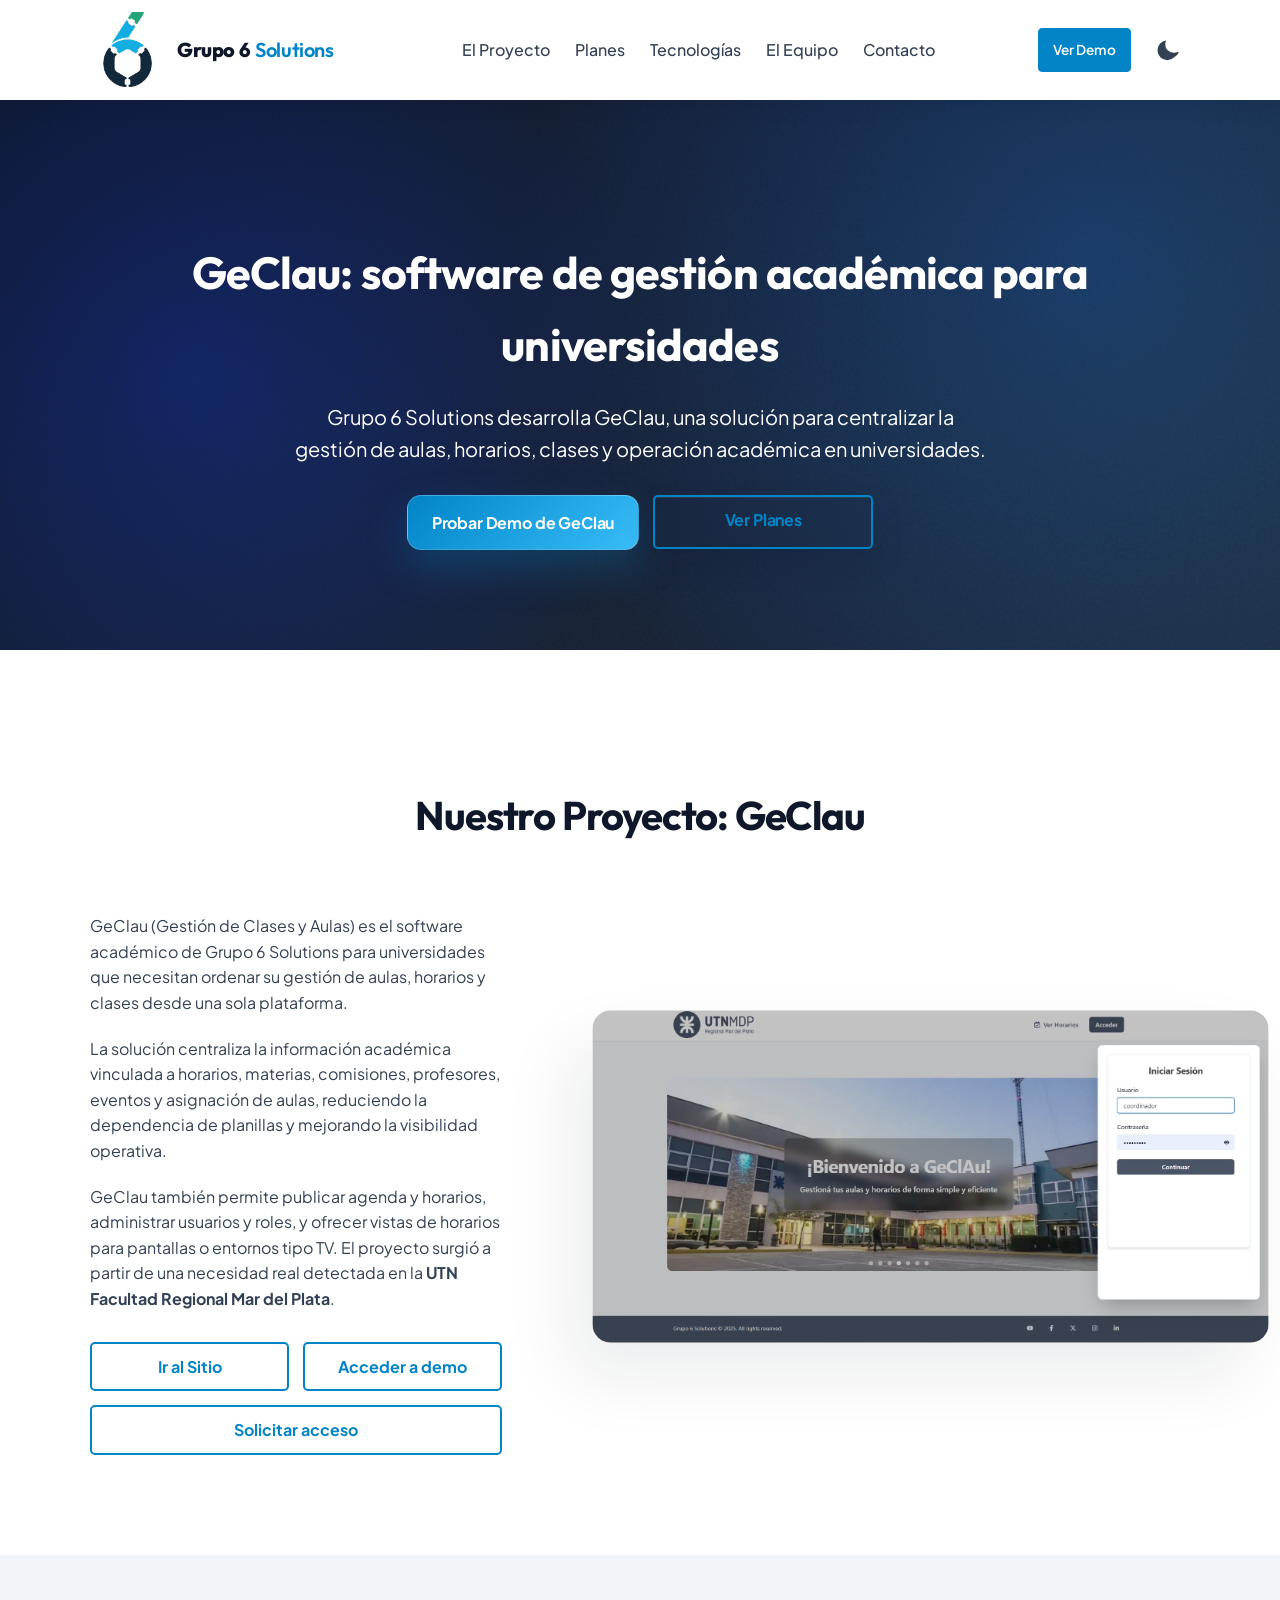
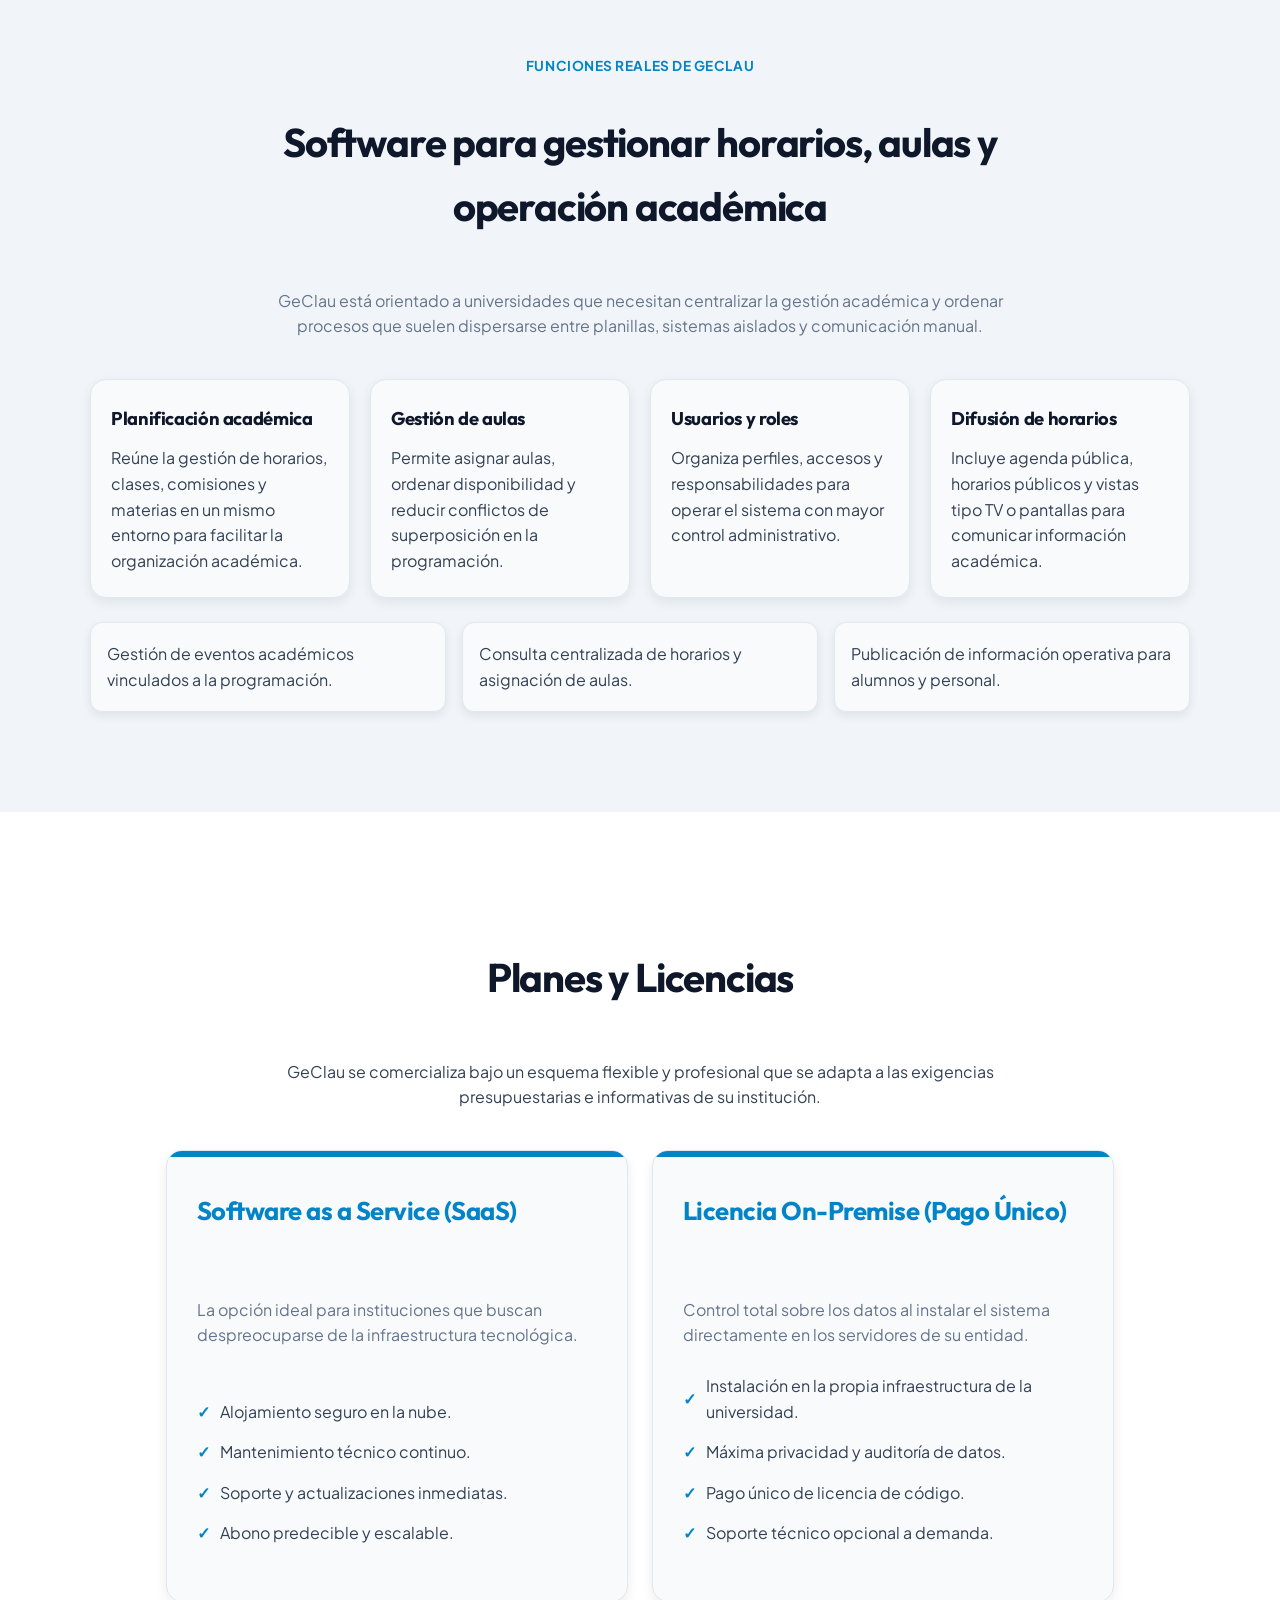
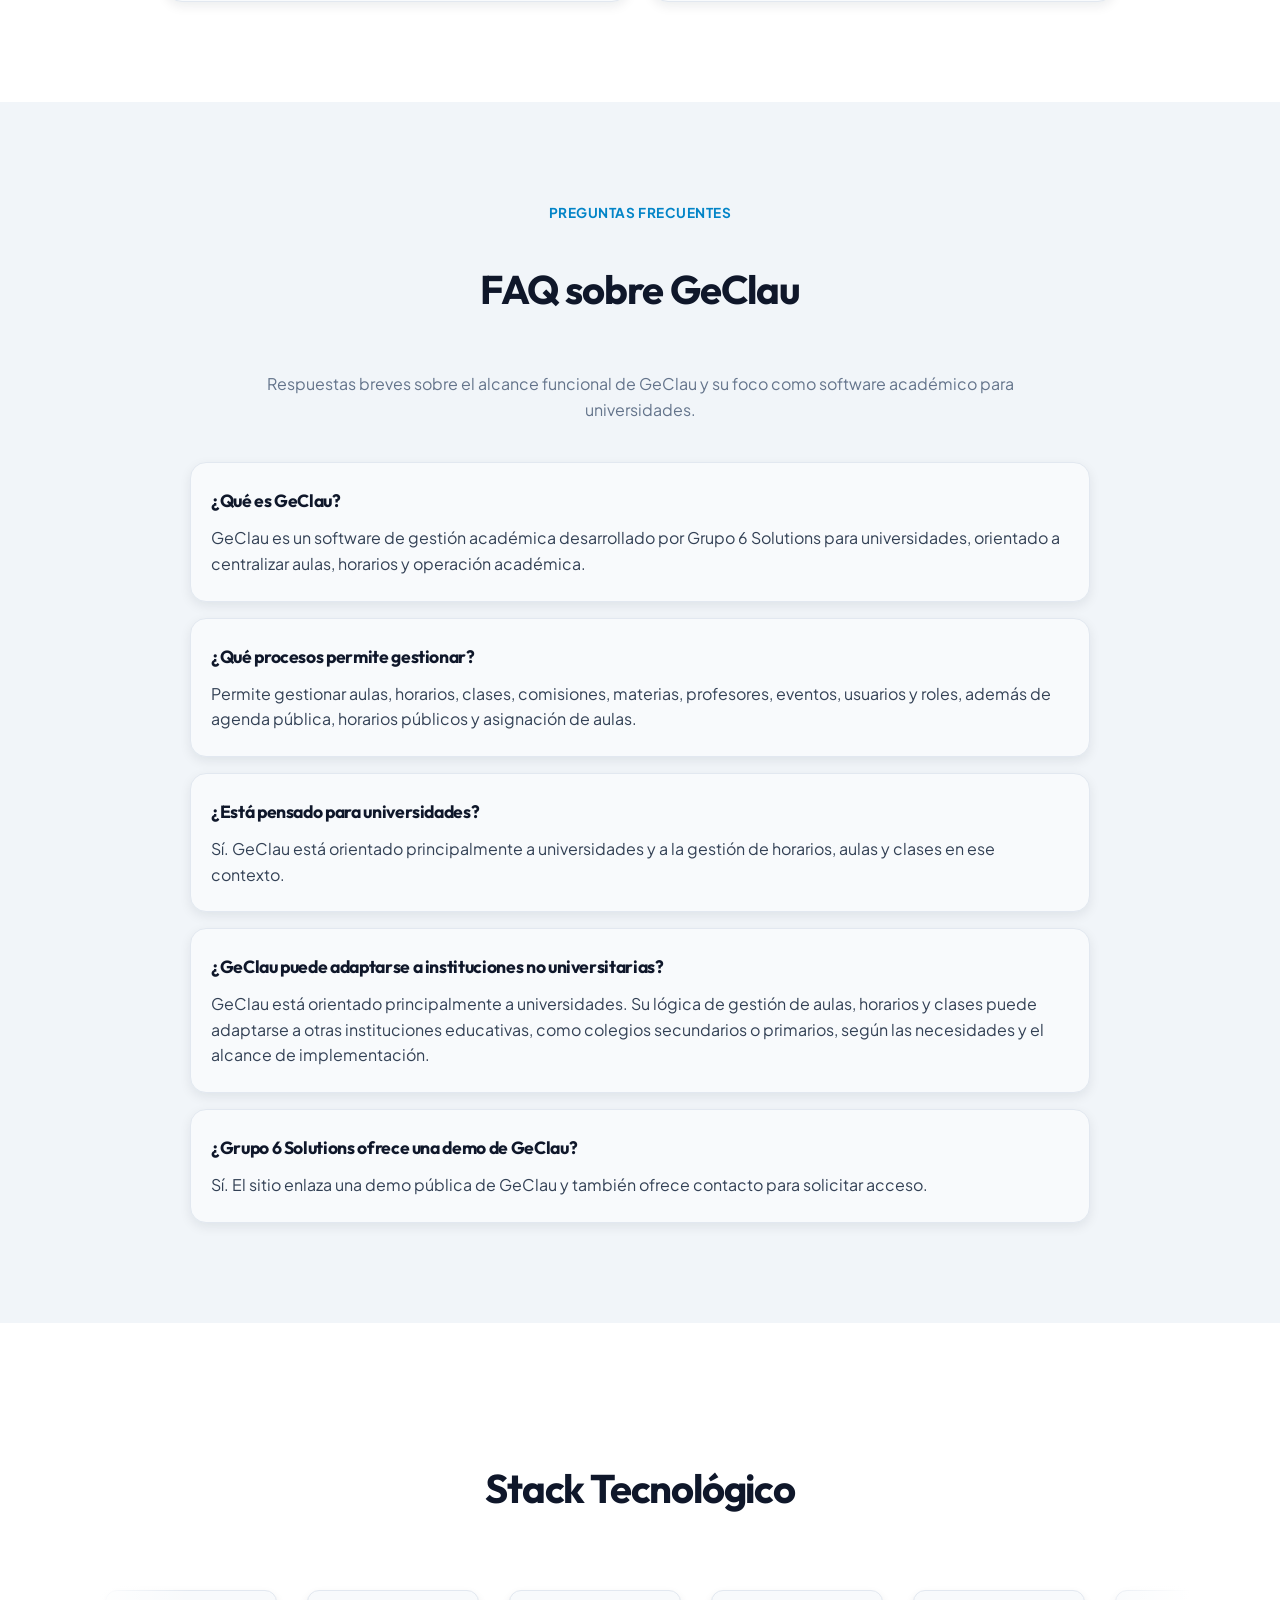
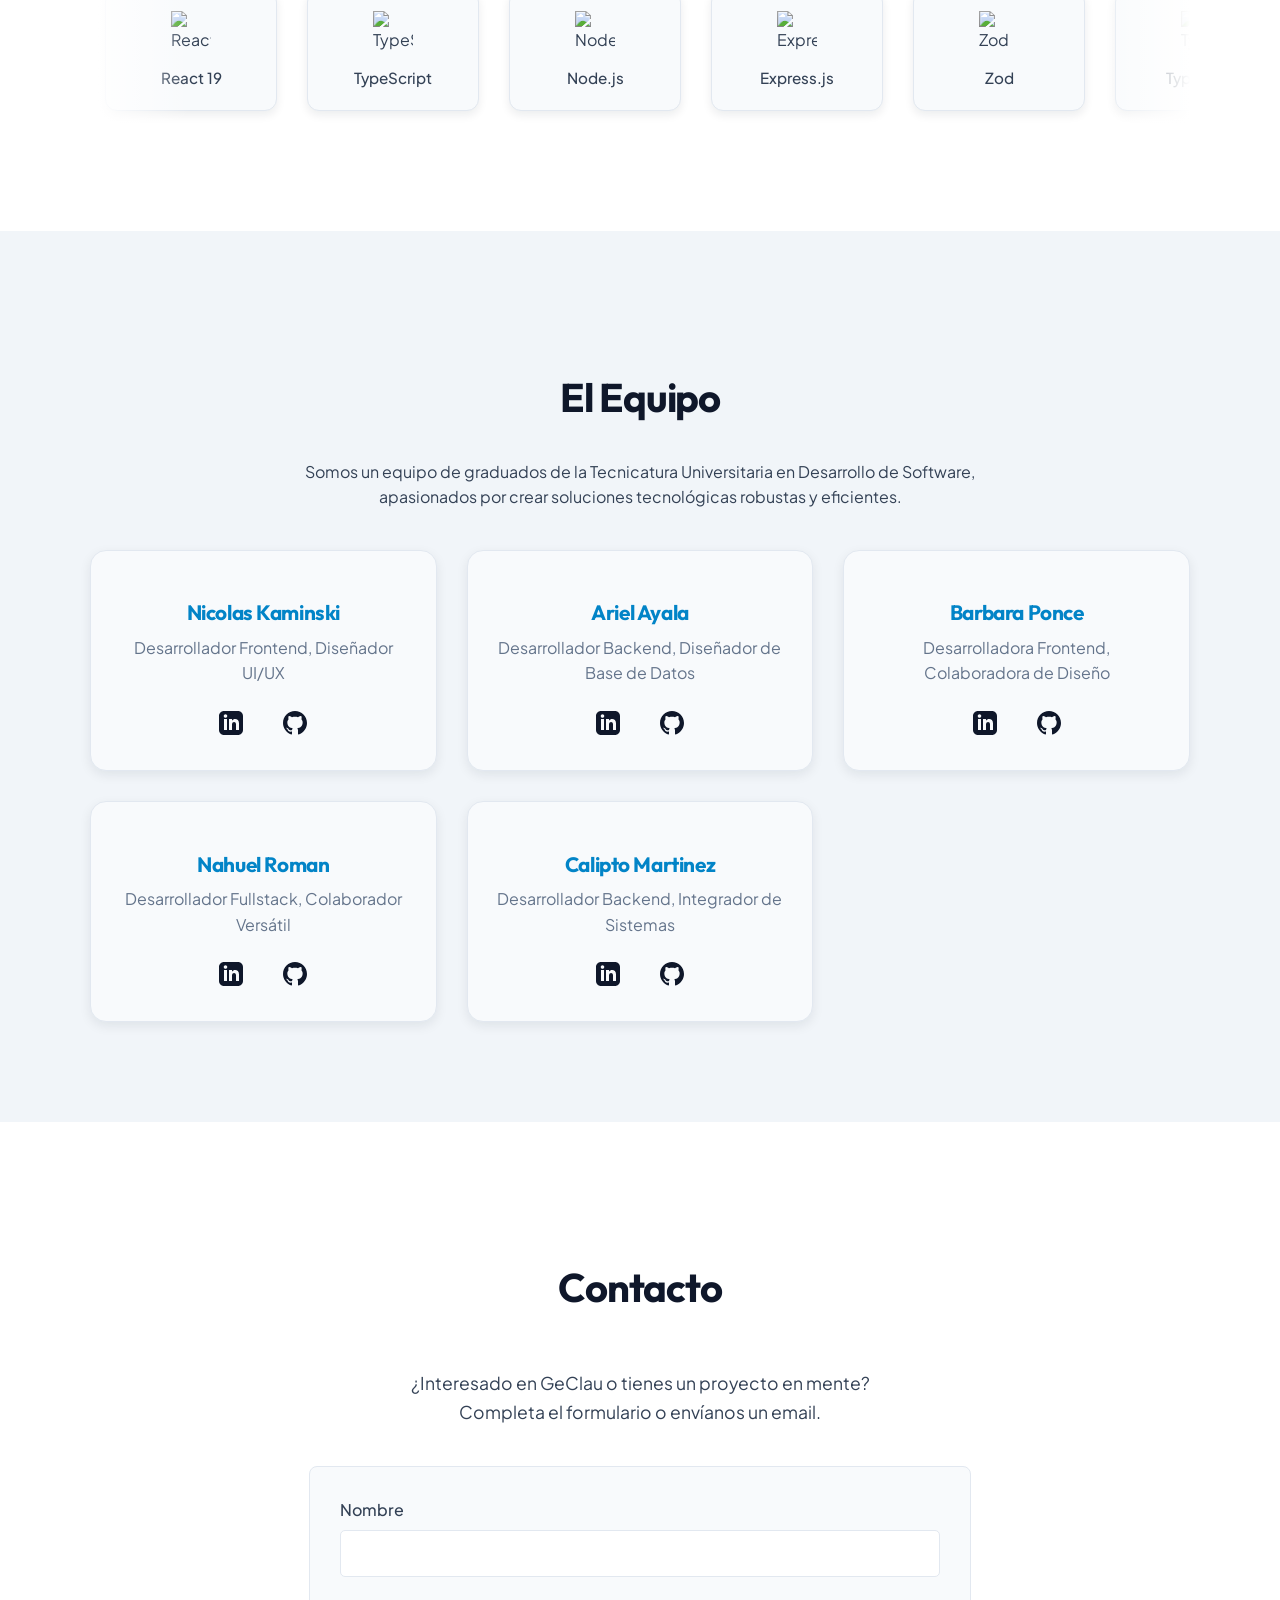
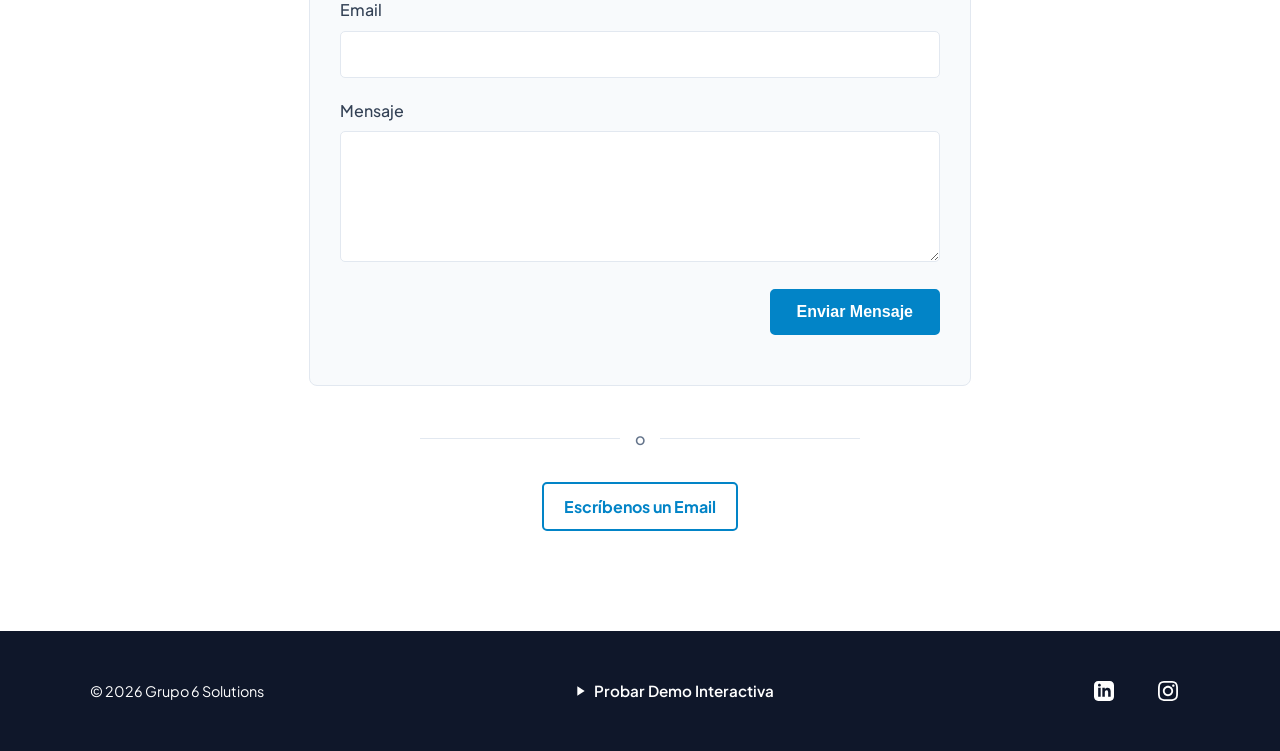
==== commit 407d7b8b: "imagen compartir url" ====
--- a/index.html
+++ b/index.html
@@ -21,10 +21,21 @@
       content="GeClau es el software de gestión académica de Grupo 6 Solutions para universidades. Centraliza aulas, horarios, clases, comisiones, materias y profesores."
     />
     <meta property="og:url" content="https://grupo6s.com/" />
-    <meta
-      property="og:image"
-      content="https://grupo6s.com/images/logoExagonoD.png"
-    />
+    <meta
+      property="og:image"
+      content="https://grupo6s.com/images/social-preview.jpg"
+    />
+    <meta
+      property="og:image:secure_url"
+      content="https://grupo6s.com/images/social-preview.jpg"
+    />
+    <meta property="og:image:type" content="image/jpeg" />
+    <meta property="og:image:width" content="1200" />
+    <meta property="og:image:height" content="630" />
+    <meta
+      property="og:image:alt"
+      content="Grupo 6 Solutions - Productos digitales y soluciones de software"
+    />
     <meta property="og:type" content="website" />
     <meta property="og:locale" content="es_AR" />
     <meta name="twitter:card" content="summary_large_image" />
@@ -36,10 +47,14 @@
       name="twitter:description"
       content="GeClau es el software de gestión académica de Grupo 6 Solutions para universidades. Centraliza aulas, horarios, clases, comisiones, materias y profesores."
     />
-    <meta
-      name="twitter:image"
-      content="https://grupo6s.com/images/geclau.jpg"
-    />
+    <meta
+      name="twitter:image"
+      content="https://grupo6s.com/images/social-preview.jpg"
+    />
+    <meta
+      name="twitter:image:alt"
+      content="Grupo 6 Solutions - Productos digitales y soluciones de software"
+    />
     <script type="application/ld+json">
       {
         "@context": "https://schema.org",
--- a/style.css
+++ b/style.css
@@ -1,12 +1,12 @@
 /* --- Paleta de Colores y Variables --- */
 :root {
-
   --color-primario: #0284c7;
   --color-secundario: #0f172a;
   --color-texto: #334155;
   --color-texto-secundario: #64748b;
-  --color-fondo: #f8fafc;
-  --color-fondo-secundario: #ffffff;
+  --color-fondo: #ffffff;
+  --color-fondo-secundario: #f8fafc;
+  --color-seccion-alt: #f1f5f9;
   --color-borde: #e2e8f0;
   --color-sombra: rgba(15, 23, 42, 0.08);
   --color-blanco: #ffffff;
@@ -27,7 +27,13 @@
 /* --- Estilos Globales --- */
 body {
   font-family:
-    "Plus Jakarta Sans", -apple-system, BlinkMacSystemFont, "Segoe UI", Roboto, Helvetica, Arial,
+    "Plus Jakarta Sans",
+    -apple-system,
+    BlinkMacSystemFont,
+    "Segoe UI",
+    Roboto,
+    Helvetica,
+    Arial,
     sans-serif;
   margin: 0;
   padding: 0;
@@ -43,7 +49,6 @@
   max-width: 100%;
   height: auto;
 }
-
 
 *:focus-visible {
   outline: 2px solid var(--color-primario);
@@ -239,7 +244,12 @@
 }
 
 /* --- Tipografía Extra --- */
-h1, h2, h3, h4, h5, h6 {
+h1,
+h2,
+h3,
+h4,
+h5,
+h6 {
   font-family: "Outfit", sans-serif;
   font-weight: 700;
   letter-spacing: -0.02em;
@@ -263,7 +273,10 @@
 
 .hero-bg-effect {
   position: absolute;
-  top: 0; left: 0; width: 100%; height: 100%;
+  top: 0;
+  left: 0;
+  width: 100%;
+  height: 100%;
   background-image:
     radial-gradient(circle at 15% 50%, rgba(2, 132, 199, 0.4), transparent 40%),
     radial-gradient(circle at 85% 30%, rgba(56, 189, 248, 0.3), transparent 50%);
@@ -276,7 +289,10 @@
 .hero-bg-effect::after {
   content: "";
   position: absolute;
-  top: 0; left: 0; width: 100%; height: 100%;
+  top: 0;
+  left: 0;
+  width: 100%;
+  height: 100%;
   background-image: url("data:image/svg+xml,%3Csvg viewBox='0 0 200 200' xmlns='http://www.w3.org/2000/svg'%3E%3Cfilter id='noiseFilter'%3E%3CfeTurbulence type='fractalNoise' baseFrequency='0.85' numOctaves='3' stitchTiles='stitch'/%3E%3C/filter%3E%3Crect width='100%25' height='100%25' filter='url(%23noiseFilter)' opactiy='0.05'/%3E%3C/svg%3E");
   opacity: 0.04;
   mix-blend-mode: overlay;
@@ -298,45 +314,75 @@
 .hero-cta-container {
   display: flex;
   flex-direction: column;
-  align-items: center;
-  gap: 15px;
-  margin-top: 20px;
+  align-items: stretch;
+  gap: 14px;
+  margin-top: 28px;
   width: 100%;
+  max-width: 560px;
+  margin-left: auto;
+  margin-right: auto;
 }
 
 .cta-button-primary {
-  background-color: var(--color-primario);
-  color: var(--color-blanco);
-  padding: 12px 25px;
+  background: linear-gradient(135deg, var(--color-primario) 0%, #38bdf8 100%);
+  color: var(--color-blanco);
+  padding: 14px 24px;
   text-decoration: none;
-  border-radius: 6px;
-  font-weight: bold;
-  font-size: 1.1rem;
-  transition: all 0.3s ease;
-  border: 2px solid var(--color-primario);
+  border-radius: 14px;
+  font-weight: 700;
+  font-size: 1rem;
+  letter-spacing: -0.01em;
+  transition:
+    transform 0.3s ease,
+    box-shadow 0.3s ease,
+    background-color 0.3s ease,
+    border-color 0.3s ease,
+    color 0.3s ease;
+  border: 1px solid rgba(255, 255, 255, 0.2);
   width: 100%;
   box-sizing: border-box;
+  min-height: 54px;
+  display: inline-flex;
+  align-items: center;
+  justify-content: center;
+  box-shadow: 0 18px 40px rgba(2, 132, 199, 0.28);
 }
 
 .cta-button-primary:hover {
-  background-color: transparent;
-  border-color: var(--color-primario);
-  color: var(--color-primario);
+  transform: translateY(-2px);
+  box-shadow: 0 24px 44px rgba(2, 132, 199, 0.34);
+  background: linear-gradient(135deg, #0ea5e9 0%, #7dd3fc 100%);
+  border-color: rgba(255, 255, 255, 0.32);
+  color: var(--color-blanco);
 }
 
 .cta-hero-outline {
-  border-color: var(--color-blanco);
-  color: var(--color-blanco);
-  font-size: 1.1rem;
-  padding: 12px 25px;
-  border-radius: 6px;
+  background-color: rgba(255, 255, 255, 0.08);
+  border-color: rgba(255, 255, 255, 0.22);
+  color: var(--color-blanco);
+  font-size: 1rem;
+  font-weight: 700;
+  letter-spacing: -0.01em;
+  padding: 14px 24px;
+  border-radius: 14px;
   width: 100%;
   box-sizing: border-box;
+  min-height: 54px;
+  display: inline-flex;
+  align-items: center;
+  justify-content: center;
+  backdrop-filter: blur(14px);
+  -webkit-backdrop-filter: blur(14px);
+  box-shadow:
+    inset 0 1px 0 rgba(255, 255, 255, 0.08),
+    0 14px 30px rgba(15, 23, 42, 0.18);
 }
 
 .cta-hero-outline:hover {
-  background-color: var(--color-blanco);
-  color: var(--color-secundario);
+  transform: translateY(-2px);
+  background-color: rgba(255, 255, 255, 0.16);
+  border-color: rgba(255, 255, 255, 0.38);
+  color: var(--color-blanco);
 }
 
 .cta-button-secondary {
@@ -362,8 +408,8 @@
   transition: background-color 0.3s ease;
 }
 
-section:nth-child(even) {
-  background-color: var(--color-fondo-secundario);
+section:nth-child(odd):not(.hero) {
+  background-color: var(--color-seccion-alt);
 }
 
 h2 {
@@ -429,6 +475,7 @@
   display: inline-flex;
   align-items: center;
   justify-content: center;
+  white-space: nowrap;
 }
 
 /* --- Planes y Licencias --- */
@@ -457,37 +504,13 @@
   flex-direction: column;
 }
 
-.plan-card:hover {
+.plan-card:hover,
+.plan-card:active {
   transform: translateY(-8px) scale(1.012);
-  box-shadow: 0 16px 30px var(--color-sombra), 0 0 0 1px var(--color-primario);
+  box-shadow:
+    0 16px 30px var(--color-sombra),
+    0 0 0 1px var(--color-primario);
   border-color: transparent;
-}
-
-.plan-card::after {
-  content: "";
-  position: absolute;
-  top: -50%;
-  left: -50%;
-  width: 200%;
-  height: 200%;
-  background: radial-gradient(circle at center, rgba(2, 132, 199, 0.15) 0%, transparent 60%);
-  opacity: 0;
-  transition: opacity 0.5s ease;
-  z-index: 0;
-  pointer-events: none;
-}
-
-.plan-card:hover::after {
-  opacity: 1;
-}
-
-.dark-mode .plan-card::after {
-  background: radial-gradient(circle at center, rgba(56, 189, 248, 0.08) 0%, transparent 60%);
-}
-
-.plan-card > * {
-  position: relative;
-  z-index: 1;
 }
 
 .plan-card::before {
@@ -598,12 +621,16 @@
   background-color: var(--color-fondo-secundario);
   border: 1px solid var(--color-borde);
   border-radius: 12px;
-  transition: transform 0.35s cubic-bezier(0.16, 1, 0.3, 1), box-shadow 0.35s cubic-bezier(0.16, 1, 0.3, 1), border-color 0.35s ease;
+  transition:
+    transform 0.35s cubic-bezier(0.16, 1, 0.3, 1),
+    box-shadow 0.35s cubic-bezier(0.16, 1, 0.3, 1),
+    border-color 0.35s ease;
   min-width: 110px;
   box-shadow: 0 4px 10px var(--color-sombra);
 }
 
-.tech-item:hover {
+.tech-item:hover,
+.tech-item:active {
   transform: translateY(-8px) scale(1.012);
   box-shadow: 0 16px 30px var(--color-sombra);
   border-color: var(--color-primario);
@@ -639,42 +666,21 @@
   text-align: center;
   box-shadow: 0 4px 12px var(--color-sombra);
   border: 1px solid var(--color-borde);
-  transition: transform 0.35s cubic-bezier(0.16, 1, 0.3, 1), box-shadow 0.35s cubic-bezier(0.16, 1, 0.3, 1), border-color 0.35s ease;
+  transition:
+    transform 0.35s cubic-bezier(0.16, 1, 0.3, 1),
+    box-shadow 0.35s cubic-bezier(0.16, 1, 0.3, 1),
+    border-color 0.35s ease;
   position: relative;
   overflow: hidden;
 }
 
-.miembro:hover {
+.miembro:hover,
+.miembro:active {
   transform: translateY(-8px) scale(1.012);
-  box-shadow: 0 16px 30px var(--color-sombra), 0 0 0 1px var(--color-primario);
+  box-shadow:
+    0 16px 30px var(--color-sombra),
+    0 0 0 1px var(--color-primario);
   border-color: transparent;
-}
-
-.miembro::after {
-  content: "";
-  position: absolute;
-  top: -50%;
-  left: -50%;
-  width: 200%;
-  height: 200%;
-  background: radial-gradient(circle at center, rgba(2, 132, 199, 0.15) 0%, transparent 60%);
-  opacity: 0;
-  transition: opacity 0.5s ease;
-  z-index: 0;
-  pointer-events: none;
-}
-
-.miembro:hover::after {
-  opacity: 1;
-}
-
-.dark-mode .miembro::after {
-  background: radial-gradient(circle at center, rgba(56, 189, 248, 0.08) 0%, transparent 60%);
-}
-
-.miembro > * {
-  position: relative;
-  z-index: 1;
 }
 
 .miembro h3 {
@@ -737,7 +743,6 @@
   color: var(--color-blanco);
   text-align: center;
   padding: 30px 0;
-  margin-top: 40px;
   transition:
     background-color 0.3s ease,
     color 0.3s ease;
@@ -1016,35 +1021,38 @@
 }
 
 .dark-mode .cta-button-primary {
+  background: linear-gradient(135deg, var(--dm-primario) 0%, #7dd3fc 100%);
+  border-color: rgba(255, 255, 255, 0.16);
+  color: var(--color-blanco);
+  box-shadow: 0 18px 40px rgba(56, 189, 248, 0.22);
+}
+
+.dark-mode .cta-button-primary:hover {
+  background: linear-gradient(135deg, #7dd3fc 0%, #bae6fd 100%);
+  color: var(--color-secundario);
+  border-color: rgba(255, 255, 255, 0.24);
+  box-shadow: 0 24px 44px rgba(56, 189, 248, 0.28);
+}
+
+.dark-mode .cta-hero-outline {
+  background-color: rgba(255, 255, 255, 0.06);
+  border-color: rgba(255, 255, 255, 0.16);
+  color: var(--color-blanco);
+}
+
+.dark-mode .cta-hero-outline:hover {
+  background-color: rgba(125, 211, 252, 0.14);
+  color: var(--color-blanco);
+  border-color: rgba(125, 211, 252, 0.4);
+}
+
+.dark-mode .cta-button-secondary:hover {
+  color: var(--color-blanco);
   background-color: var(--dm-primario);
   border-color: var(--dm-primario);
-  color: var(--color-blanco);
-}
-
-.dark-mode .cta-button-primary:hover {
-  background-color: transparent;
-  color: var(--dm-primario);
-  border-color: var(--dm-primario);
-}
-
-.dark-mode .cta-hero-outline {
-  border-color: var(--color-blanco);
-  color: var(--color-blanco);
-}
-
-.dark-mode .cta-hero-outline:hover {
-  background-color: var(--dm-primario);
-  color: var(--color-blanco);
-  border-color: var(--dm-primario);
-}
-
-.dark-mode .cta-button-secondary:hover {
-  color: var(--color-blanco);
-  background-color: var(--dm-primario);
-  border-color: var(--dm-primario);
-}
-
-.dark-mode section:nth-child(even) {
+}
+
+.dark-mode section:nth-child(odd):not(.hero) {
   background-color: var(--dm-fondo-secundario);
 }
 .dark-mode h2 {
@@ -1063,7 +1071,8 @@
   background-color: var(--dm-fondo-secundario);
   border-color: var(--dm-borde);
 }
-.dark-mode .tech-item:hover {
+.dark-mode .tech-item:hover,
+.dark-mode .tech-item:active {
   background-color: var(--dm-fondo);
   box-shadow: 0 8px 20px var(--dm-sombra);
   border-color: var(--dm-primario);
@@ -1085,8 +1094,11 @@
   box-shadow: 0 4px 12px var(--dm-sombra);
 }
 
-.dark-mode .plan-card:hover {
-  box-shadow: 0 16px 30px var(--dm-sombra), 0 0 0 1px var(--dm-primario);
+.dark-mode .plan-card:hover,
+.dark-mode .plan-card:active {
+  box-shadow:
+    0 16px 30px var(--dm-sombra),
+    0 0 0 1px var(--dm-primario);
 }
 
 .dark-mode .plan-card p {
@@ -1099,8 +1111,11 @@
   border: 1px solid var(--dm-borde);
 }
 
-.dark-mode .miembro:hover {
-  box-shadow: 0 16px 30px var(--dm-sombra), 0 0 0 1px var(--dm-primario);
+.dark-mode .miembro:hover,
+.dark-mode .miembro:active {
+  box-shadow:
+    0 16px 30px var(--dm-sombra),
+    0 0 0 1px var(--dm-primario);
 }
 .dark-mode .miembro p {
   color: var(--dm-texto);
@@ -1116,6 +1131,7 @@
   background-color: var(--dm-fondo-secundario);
   color: var(--dm-secundario);
   border-top: none;
+  margin-top: 0;
 }
 
 /* --- Formulario de Contacto (Modo Oscuro) --- */
@@ -1246,12 +1262,15 @@
   .hero-cta-container {
     flex-direction: row;
     justify-content: center;
+    align-items: center;
     width: auto;
+    max-width: none;
   }
 
   .cta-button-primary,
   .cta-hero-outline {
     width: auto;
+    min-width: 220px;
   }
 
   section {
@@ -1280,26 +1299,34 @@
   }
 
   .proyecto-cta-container {
-    flex-direction: row;
-    flex-wrap: wrap;
-    width: auto;
+    display: grid;
+    grid-template-columns: repeat(2, minmax(0, 1fr));
+    width: 100%;
+    max-width: 520px;
+    gap: 14px;
   }
 
   .proyecto-cta-container .cta-button-secondary {
-    width: auto;
-  }
-
-/* --- Animaciones --- */
-.fade-up {
-  opacity: 0;
-  transform: translateY(30px);
-  transition: opacity 0.8s cubic-bezier(0.16, 1, 0.3, 1), transform 0.8s cubic-bezier(0.16, 1, 0.3, 1);
-}
-
-.fade-up.visible {
-  opacity: 1;
-  transform: translateY(0);
-}
+    width: 100%;
+  }
+
+  #btn-solicitar-acceso {
+    grid-column: 1 / -1;
+  }
+
+  /* --- Animaciones --- */
+  .fade-up {
+    opacity: 0;
+    transform: translateY(30px);
+    transition:
+      opacity 0.8s cubic-bezier(0.16, 1, 0.3, 1),
+      transform 0.8s cubic-bezier(0.16, 1, 0.3, 1);
+  }
+
+  .fade-up.visible {
+    opacity: 1;
+    transform: translateY(0);
+  }
 
   .proyecto-grid {
     grid-template-columns: 1fr 1.3fr;
@@ -1309,7 +1336,9 @@
   .proyecto-imagen {
     order: 0;
     margin-bottom: 0;
-    transition: transform 0.5s cubic-bezier(0.25, 1, 0.3, 1), box-shadow 0.5s cubic-bezier(0.25, 1, 0.3, 1);
+    transition:
+      transform 0.5s cubic-bezier(0.25, 1, 0.3, 1),
+      box-shadow 0.5s cubic-bezier(0.25, 1, 0.3, 1);
   }
 
   .asymmetrical-grid {
@@ -1341,10 +1370,6 @@
   .dark-mode .asymmetrical-grid .proyecto-imagen:hover {
     box-shadow: -20px 48px 80px var(--dm-sombra);
   }
-}
-
-.seo-section {
-  background-color: var(--color-fondo);
 }
 
 .seo-section-header {
@@ -1448,15 +1473,16 @@
 }
 
 .seo-feature-card:hover,
+.seo-feature-card:active,
 .seo-use-case-item:hover,
-.seo-faq-item:hover {
+.seo-use-case-item:active,
+.seo-faq-item:hover,
+.seo-faq-item:active {
   transform: translateY(-8px) scale(1.012);
-  box-shadow: 0 16px 30px var(--color-sombra), 0 0 0 1px var(--color-primario);
+  box-shadow:
+    0 16px 30px var(--color-sombra),
+    0 0 0 1px var(--color-primario);
   border-color: transparent;
-}
-
-.dark-mode .seo-section {
-  background-color: var(--dm-fondo);
 }
 
 .dark-mode .seo-section-kicker {
@@ -1476,9 +1502,14 @@
 }
 
 .dark-mode .seo-feature-card:hover,
+.dark-mode .seo-feature-card:active,
 .dark-mode .seo-use-case-item:hover,
-.dark-mode .seo-faq-item:hover {
-  box-shadow: 0 16px 30px var(--dm-sombra), 0 0 0 1px var(--dm-primario);
+.dark-mode .seo-use-case-item:active,
+.dark-mode .seo-faq-item:hover,
+.dark-mode .seo-faq-item:active {
+  box-shadow:
+    0 16px 30px var(--dm-sombra),
+    0 0 0 1px var(--dm-primario);
 }
 
 .dark-mode .seo-feature-card-title,
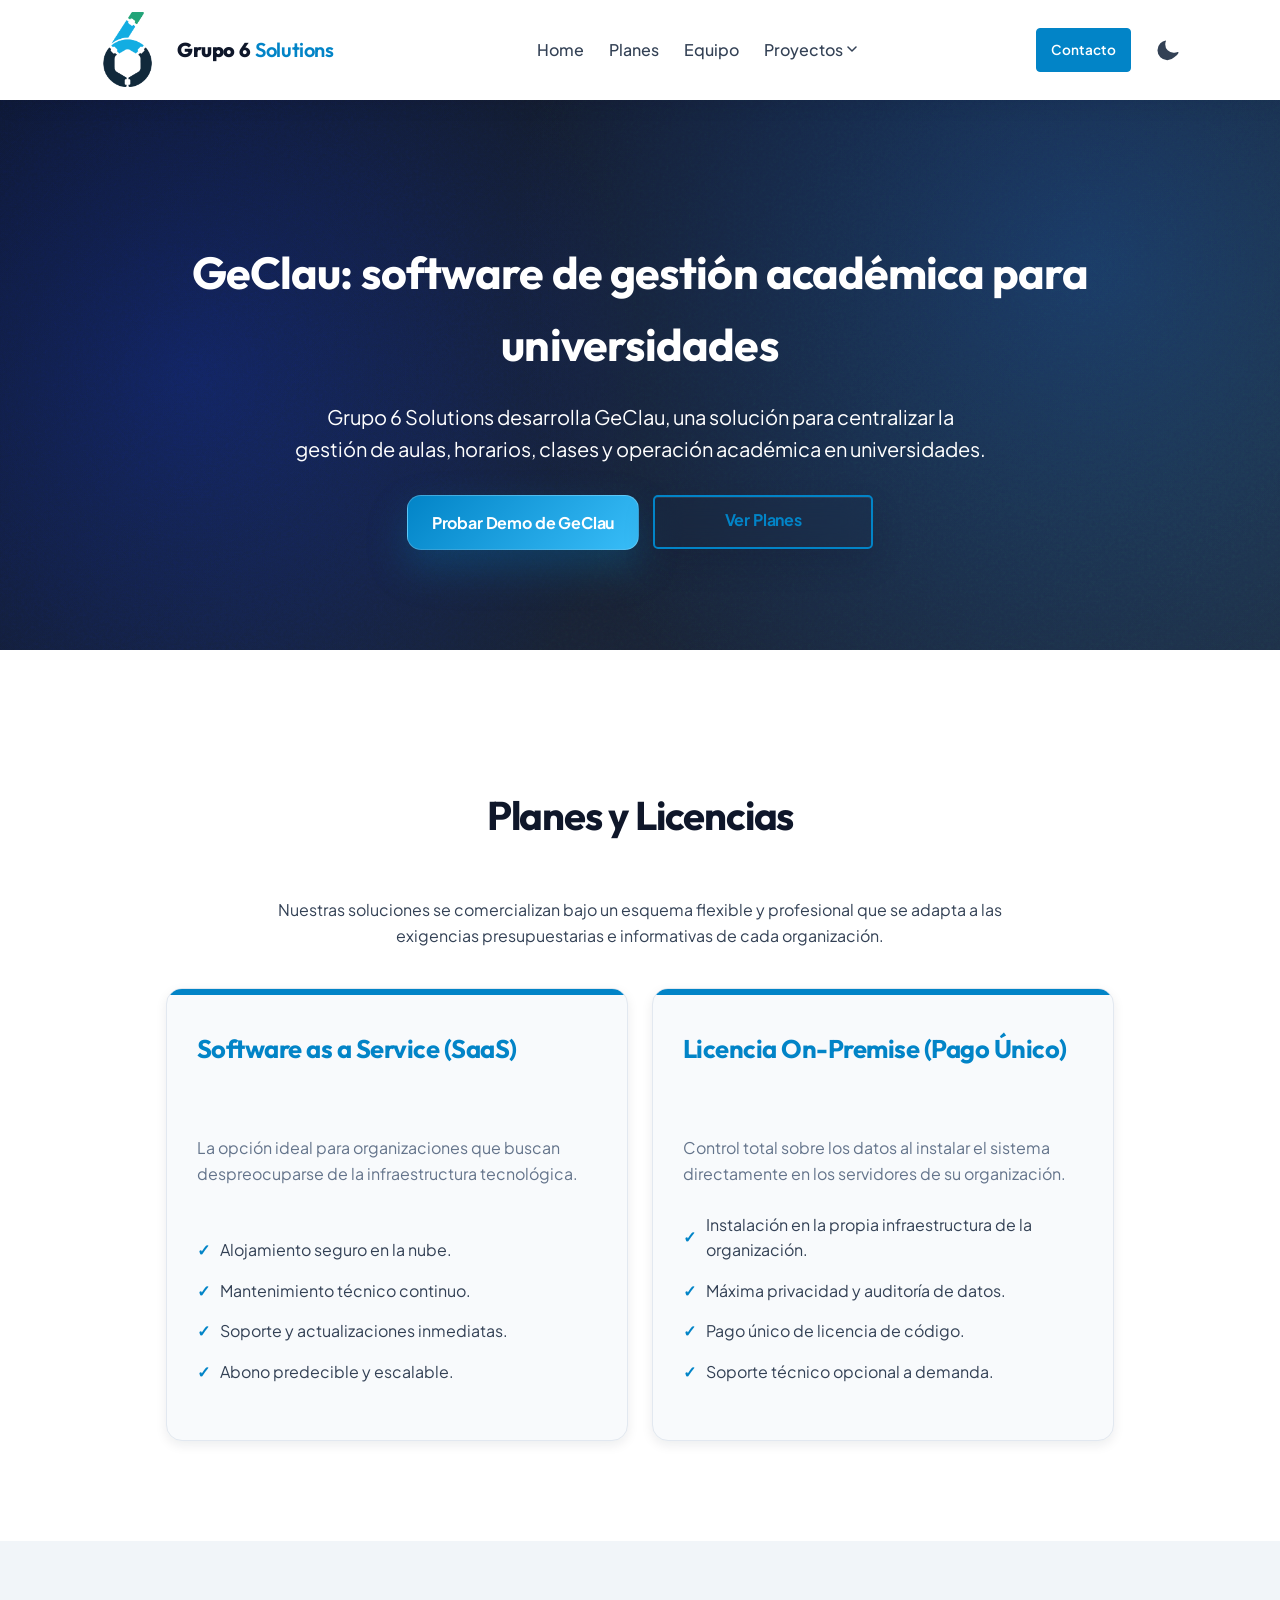
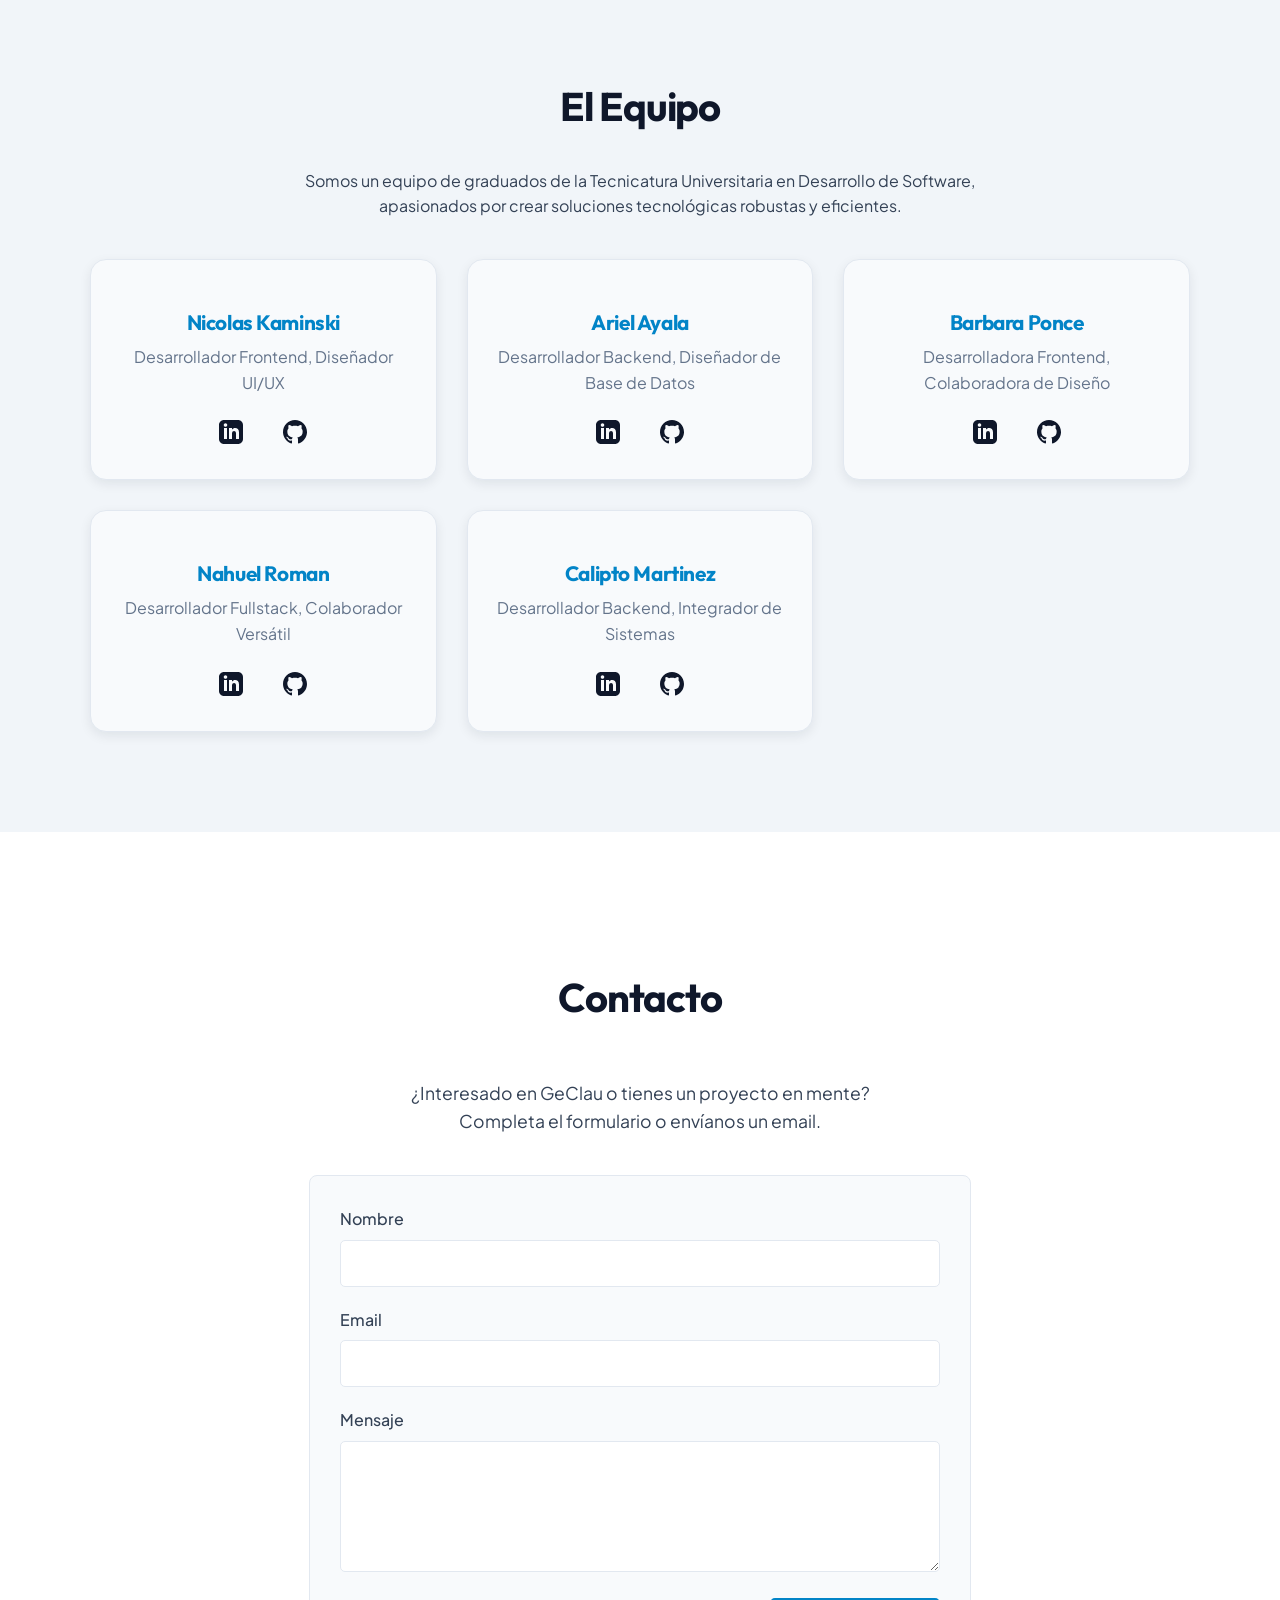
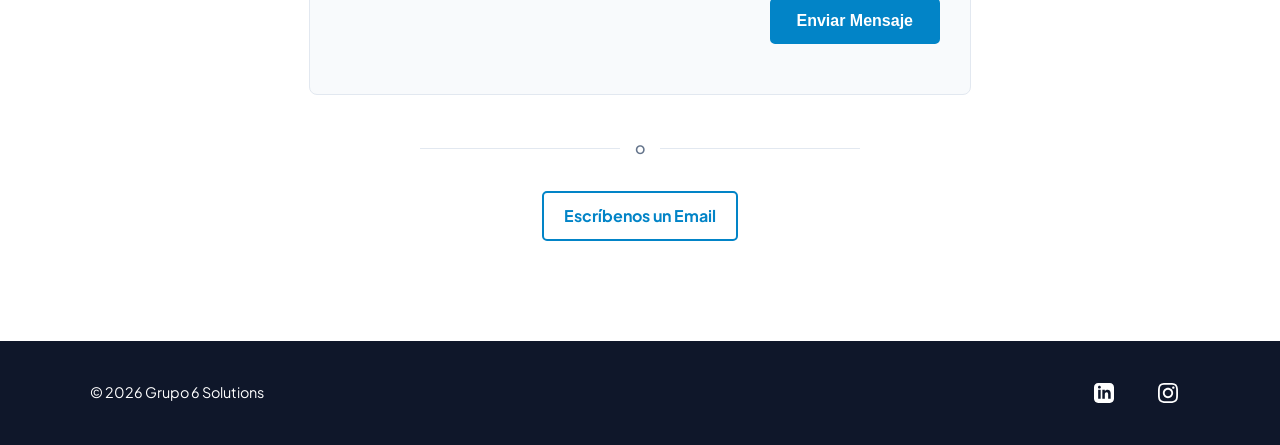
==== commit 0d7ec505: "refactor(web): reorganizar sitio y separar páginas de proyectos" ====
--- a/index.html
+++ b/index.html
@@ -1,26 +1,26 @@
-<!doctype html>
-<html lang="es">
-  <head>
-    <meta charset="UTF-8" />
-    <meta name="viewport" content="width=device-width, initial-scale=1.0" />
-    <title>
-      Grupo 6 Solutions | GeClau, software académico para universidades
-    </title>
-    <meta
-      name="description"
-      content="GeClau es el software de gestión académica de Grupo 6 Solutions para universidades. Centraliza aulas, horarios, clases, comisiones, materias y profesores."
-    />
-    <link rel="canonical" href="https://grupo6s.com/" />
-    <link rel="icon" type="image/png" href="/favicon.png" />
-    <meta
-      property="og:title"
-      content="Grupo 6 Solutions | GeClau, software académico para universidades"
-    />
-    <meta
-      property="og:description"
-      content="GeClau es el software de gestión académica de Grupo 6 Solutions para universidades. Centraliza aulas, horarios, clases, comisiones, materias y profesores."
-    />
-    <meta property="og:url" content="https://grupo6s.com/" />
+<!doctype html>
+<html lang="es">
+  <head>
+    <meta charset="UTF-8" />
+    <meta name="viewport" content="width=device-width, initial-scale=1.0" />
+    <title>
+      Grupo 6 Solutions | GeClau, software académico para universidades
+    </title>
+    <meta
+      name="description"
+      content="GeClau es el software de gestión académica de Grupo 6 Solutions para universidades. Centraliza aulas, horarios, clases, comisiones, materias y profesores."
+    />
+    <link rel="canonical" href="https://grupo6s.com/" />
+    <link rel="icon" type="image/png" href="/favicon.png" />
+    <meta
+      property="og:title"
+      content="Grupo 6 Solutions | GeClau, software académico para universidades"
+    />
+    <meta
+      property="og:description"
+      content="GeClau es el software de gestión académica de Grupo 6 Solutions para universidades. Centraliza aulas, horarios, clases, comisiones, materias y profesores."
+    />
+    <meta property="og:url" content="https://grupo6s.com/" />
     <meta
       property="og:image"
       content="https://grupo6s.com/images/social-preview.jpg"
@@ -36,17 +36,17 @@
       property="og:image:alt"
       content="Grupo 6 Solutions - Productos digitales y soluciones de software"
     />
-    <meta property="og:type" content="website" />
-    <meta property="og:locale" content="es_AR" />
-    <meta name="twitter:card" content="summary_large_image" />
-    <meta
-      name="twitter:title"
-      content="Grupo 6 Solutions | GeClau, software académico para universidades"
-    />
-    <meta
-      name="twitter:description"
-      content="GeClau es el software de gestión académica de Grupo 6 Solutions para universidades. Centraliza aulas, horarios, clases, comisiones, materias y profesores."
-    />
+    <meta property="og:type" content="website" />
+    <meta property="og:locale" content="es_AR" />
+    <meta name="twitter:card" content="summary_large_image" />
+    <meta
+      name="twitter:title"
+      content="Grupo 6 Solutions | GeClau, software académico para universidades"
+    />
+    <meta
+      name="twitter:description"
+      content="GeClau es el software de gestión académica de Grupo 6 Solutions para universidades. Centraliza aulas, horarios, clases, comisiones, materias y profesores."
+    />
     <meta
       name="twitter:image"
       content="https://grupo6s.com/images/social-preview.jpg"
@@ -55,1006 +55,554 @@
       name="twitter:image:alt"
       content="Grupo 6 Solutions - Productos digitales y soluciones de software"
     />
-    <script type="application/ld+json">
-      {
-        "@context": "https://schema.org",
-        "@graph": [
-          {
-            "@type": "Organization",
-            "@id": "https://grupo6s.com/#organization",
-            "name": "Grupo 6 Solutions",
-            "url": "https://grupo6s.com/",
-            "logo": "https://grupo6s.com/images/logoExagonoD.png",
-            "email": "grupo6solutions@gmail.com",
-            "sameAs": [
-              "https://www.linkedin.com/company/grupo-6-s/",
-              "https://www.instagram.com/grupo6s/"
-            ]
-          },
-          {
-            "@type": "WebSite",
-            "@id": "https://grupo6s.com/#website",
-            "url": "https://grupo6s.com/",
-            "name": "Grupo 6 Solutions",
-            "publisher": {
-              "@id": "https://grupo6s.com/#organization"
-            },
-            "inLanguage": "es"
-          },
-          {
-            "@type": "SoftwareApplication",
-            "@id": "https://grupo6s.com/#geclau",
-            "name": "GeClau",
-            "alternateName": "Gestión de Clases y Aulas",
-            "url": "https://grupo6s.com/",
-            "image": "https://grupo6s.com/images/geclau.jpg",
-            "applicationCategory": "EducationalApplication",
-            "operatingSystem": "Web",
-            "description": "Software de gestión académica para universidades orientado a la gestión de aulas, horarios, clases, comisiones, materias, profesores, eventos, usuarios y roles, agenda pública y asignación de aulas.",
-            "publisher": {
-              "@id": "https://grupo6s.com/#organization"
-            },
-            "inLanguage": "es"
-          }
-        ]
-      }
-    </script>
-        <script type="application/ld+json">
+    <script type="application/ld+json">
       {
         "@context": "https://schema.org",
-        "@type": "FAQPage",
-        "mainEntity": [
+        "@graph": [
           {
-            "@type": "Question",
-            "name": "¿Qué es GeClau?",
-            "acceptedAnswer": {
-              "@type": "Answer",
-              "text": "GeClau es un software de gestión académica desarrollado por Grupo 6 Solutions para universidades, orientado a centralizar aulas, horarios y operación académica."
-            }
+            "@type": "Organization",
+            "@id": "https://grupo6s.com/#organization",
+            "name": "Grupo 6 Solutions",
+            "url": "https://grupo6s.com/",
+            "logo": "https://grupo6s.com/images/logoExagonoD.png",
+            "email": "grupo6solutions@gmail.com",
+            "sameAs": [
+              "https://www.linkedin.com/company/grupo-6-s/",
+              "https://www.instagram.com/grupo6s/"
+            ]
           },
           {
-            "@type": "Question",
-            "name": "¿Qué procesos permite gestionar?",
-            "acceptedAnswer": {
-              "@type": "Answer",
-              "text": "Permite gestionar aulas, horarios, clases, comisiones, materias, profesores, eventos, usuarios y roles, además de agenda pública, horarios públicos y asignación de aulas."
-            }
+            "@type": "WebSite",
+            "@id": "https://grupo6s.com/#website",
+            "url": "https://grupo6s.com/",
+            "name": "Grupo 6 Solutions",
+            "publisher": {
+              "@id": "https://grupo6s.com/#organization"
+            },
+            "inLanguage": "es"
           },
           {
-            "@type": "Question",
-            "name": "¿Está pensado para universidades?",
-            "acceptedAnswer": {
-              "@type": "Answer",
-              "text": "Sí. GeClau está orientado principalmente a universidades y a la gestión de horarios, aulas y clases en ese contexto."
-            }
-          },
-          {
-            "@type": "Question",
-            "name": "¿GeClau puede adaptarse a instituciones no universitarias?",
-            "acceptedAnswer": {
-              "@type": "Answer",
-              "text": "GeClau está orientado principalmente a universidades. Su lógica de gestión de aulas, horarios y clases puede adaptarse a otras instituciones educativas, como colegios secundarios o primarios, según las necesidades y el alcance de implementación."
-            }
-          },
-          {
-            "@type": "Question",
-            "name": "¿Grupo 6 Solutions ofrece una demo de GeClau?",
-            "acceptedAnswer": {
-              "@type": "Answer",
-              "text": "Sí. El sitio enlaza una demo pública de GeClau y también ofrece contacto para solicitar acceso."
-            }
+            "@type": "SoftwareApplication",
+            "@id": "https://grupo6s.com/#geclau",
+            "name": "GeClau",
+            "alternateName": "Gestión de Clases y Aulas",
+            "url": "https://grupo6s.com/",
+            "image": "https://grupo6s.com/proyectos/geclau/images/geclau.jpg",
+            "applicationCategory": "EducationalApplication",
+            "operatingSystem": "Web",
+            "description": "Software de gestión académica para universidades orientado a la gestión de aulas, horarios, clases, comisiones, materias, profesores, eventos, usuarios y roles, agenda pública y asignación de aulas.",
+            "publisher": {
+              "@id": "https://grupo6s.com/#organization"
+            },
+            "inLanguage": "es"
           }
         ]
       }
-    </script>
-
-    <!-- Preload Critical Resources -->
-    <link rel="preload" as="image" href="images/logoExagonoD.png" />
-    <link rel="preload" as="image" href="images/geclau.jpg" />
-
-    <link rel="preconnect" href="https://fonts.googleapis.com" />
-    <link rel="preconnect" href="https://fonts.gstatic.com" crossorigin />
-    <link
-      href="https://fonts.googleapis.com/css2?family=Outfit:wght@400;500;600;700;800&family=Plus+Jakarta+Sans:wght@400;500;600;700&display=swap"
-      rel="stylesheet"
-    />
-    <link rel="stylesheet" href="style.css" />
-    <script
-      src="https://challenges.cloudflare.com/turnstile/v0/api.js"
-      async
-      defer
-    ></script>
-  </head>
-  <body>
-    <header>
-      <div class="container nav-bar">
-        <a href="#" class="logo-link">
-          <img
-            src="images/logoExagonoD.png"
-            alt="Logo de Grupo 6 Solutions"
-            class="logo-img"
-            width="60"
-            height="60"
-          />
-          <div class="logo-text">
-            <span class="grupo-6">Grupo 6</span>
-            <span class="solutions">Solutions</span>
-          </div>
-        </a>
-        <nav>
-          <ul class="nav-links" id="nav-links">
-            <li><a href="#proyecto">El Proyecto</a></li>
-            <li><a href="#licencias">Planes</a></li>
-            <li><a href="#tecnologias">Tecnologías</a></li>
-            <li><a href="#equipo">El Equipo</a></li>
-            <li><a href="#contacto">Contacto</a></li>
-          </ul>
-        </nav>
-        <div class="nav-controls">
-          <a
-            href="https://demo.geclau.grupo6s.com/"
-            target="_blank"
-            rel="noopener noreferrer"
-            class="nav-cta-button"
-            >Ver Demo</a
-          >
-          <button
-            class="theme-toggle"
-            id="theme-toggle"
-            aria-label="Cambiar modo claro/oscuro"
-          >
-            <svg
-              class="icon-sun"
-              aria-hidden="true"
-              xmlns="http://www.w3.org/2000/svg"
-              viewBox="0 0 24 24"
-              fill="currentColor"
-            >
-              <path
-                d="M12 2.25a.75.75 0 01.75.75v2.25a.75.75 0 01-1.5 0V3a.75.75 0 01.75-.75zM7.5 12a4.5 4.5 0 119 0 4.5 4.5 0 01-9 0zM18.894 6.106a.75.75 0 011.06-1.06l1.591 1.591a.75.75 0 11-1.06 1.06l-1.591-1.59zM21.75 12a.75.75 0 01-.75.75h-2.25a.75.75 0 010-1.5H21a.75.75 0 01.75.75zM17.83 17.83a.75.75 0 011.06 1.06l-1.59 1.59a.75.75 0 01-1.06-1.06l1.59-1.59zM12 21.75a.75.75 0 01-.75-.75v-2.25a.75.75 0 011.5 0V21a.75.75 0 01-.75.75zM4.172 17.83a.75.75 0 01-1.06 1.06l-1.59-1.59a.75.75 0 111.06-1.06l1.59 1.59zM2.25 12a.75.75 0 01.75-.75h2.25a.75.75 0 010 1.5H3a.75.75 0 01-.75-.75zM6.106 6.106a.75.75 0 01-1.06-1.06l1.591-1.591a.75.75 0 111.06 1.06l-1.591 1.59z"
-              />
-            </svg>
-            <svg
-              class="icon-moon"
-              aria-hidden="true"
-              xmlns="http://www.w3.org/2000/svg"
-              viewBox="0 0 24 24"
-              fill="currentColor"
-            >
-              <path
-                fill-rule="evenodd"
-                d="M9.528 1.718a.75.75 0 01.162.819A8.97 8.97 0 009 6a9 9 0 009 9 8.97 8.97 0 004.463-.69a.75.75 0 01.981.98 10.503 10.503 0 01-4.622 4.622 10.5 10.5 0 01-15.18-15.18A10.503 10.503 0 019.528 1.718z"
-                clip-rule="evenodd"
-              />
-            </svg>
-          </button>
-          <button
-            class="menu-toggle"
-            id="menu-toggle"
-            aria-expanded="false"
-            aria-controls="nav-links"
-            aria-label="Menú"
-          >
-            ☰
-          </button>
-        </div>
-      </div>
-    </header>
-
-    <main>
-      <section class="hero">
-        <div class="hero-bg-effect"></div>
-        <div class="container hero-content-wrapper">
-          <h1 class="hero-title">
-            GeClau: software de gestión académica para universidades
-          </h1>
-          <p class="hero-subtitle">
-            Grupo 6 Solutions desarrolla GeClau, una solución para centralizar
-            la gestión de aulas, horarios, clases y operación académica en
-            universidades.
-          </p>
-          <div class="hero-cta-container">
-            <a
-              href="https://demo.geclau.grupo6s.com/"
-              target="_blank"
-              rel="noopener noreferrer"
-              class="cta-button-primary"
-              >Probar Demo de GeClau</a
-            >
-            <a href="#licencias" class="cta-button-secondary cta-hero-outline"
-              >Ver Planes</a
-            >
-          </div>
-        </div>
-      </section>
-
-      <section id="proyecto">
-        <div class="container project-container">
-          <h2>Nuestro Proyecto: GeClau</h2>
-          <div class="proyecto-grid asymmetrical-grid">
-            <div class="proyecto-info">
-              <p>
-                GeClau (Gestión de Clases y Aulas) es el software académico de
-                Grupo 6 Solutions para universidades que necesitan ordenar su
-                gestión de aulas, horarios y clases desde una sola plataforma.
-              </p>
-              <p>
-                La solución centraliza la información académica vinculada a
-                horarios, materias, comisiones, profesores, eventos y asignación
-                de aulas, reduciendo la dependencia de planillas y mejorando la
-                visibilidad operativa.
-              </p>
-              <p>
-                GeClau también permite publicar agenda y horarios, administrar
-                usuarios y roles, y ofrecer vistas de horarios para pantallas o
-                entornos tipo TV. El proyecto surgió a partir de una necesidad
-                real detectada en la
-                <strong>UTN Facultad Regional Mar del Plata</strong>.
-              </p>
-
-              <div class="proyecto-cta-container">
-                <a
-                  href="https://aulas.mdp.utn.edu.ar/"
-                  target="_blank"
-                  rel="noopener noreferrer"
-                  class="cta-button-secondary"
-                >
-                  Ir al Sitio
-                </a>
-                <a
-                  href="https://demo.geclau.grupo6s.com/"
-                  target="_blank"
-                  rel="noopener noreferrer"
-                  class="cta-button-secondary"
-                >
-                  Acceder a demo
-                </a>
-                <a
-                  href="#contacto"
-                  id="btn-solicitar-acceso"
-                  class="cta-button-secondary"
-                >
-                  Solicitar acceso
-                </a>
-              </div>
-            </div>
-            <div class="proyecto-imagen">
-              <img
-                src="images/geclau.jpg"
-                alt="Interfaz de la aplicación GeClau"
-                width="800"
-                height="500"
-                loading="lazy"
-              />
-            </div>
-          </div>
-        </div>
-      </section>
-      <section class="seo-section" aria-labelledby="seo-funcionalidades-title">
-        <div class="container">
-          <div class="seo-section-header">
-            <p class="seo-section-kicker">Funciones reales de GeClau</p>
-            <h2 id="seo-funcionalidades-title">
-              Software para gestionar horarios, aulas y operación académica
-            </h2>
-            <p class="seo-section-lead">
-              GeClau está orientado a universidades que necesitan centralizar la
-              gestión académica y ordenar procesos que suelen dispersarse entre
-              planillas, sistemas aislados y comunicación manual.
-            </p>
-          </div>
-
-          <div class="seo-feature-grid">
-            <article class="seo-feature-card">
-              <h3 class="seo-feature-card-title">Planificación académica</h3>
-              <p class="seo-feature-card-text">
-                Reúne la gestión de horarios, clases, comisiones y materias en
-                un mismo entorno para facilitar la organización académica.
-              </p>
-            </article>
-            <article class="seo-feature-card">
-              <h3 class="seo-feature-card-title">Gestión de aulas</h3>
-              <p class="seo-feature-card-text">
-                Permite asignar aulas, ordenar disponibilidad y reducir
-                conflictos de superposición en la programación.
-              </p>
-            </article>
-            <article class="seo-feature-card">
-              <h3 class="seo-feature-card-title">Usuarios y roles</h3>
-              <p class="seo-feature-card-text">
-                Organiza perfiles, accesos y responsabilidades para operar el
-                sistema con mayor control administrativo.
-              </p>
-            </article>
-            <article class="seo-feature-card">
-              <h3 class="seo-feature-card-title">Difusión de horarios</h3>
-              <p class="seo-feature-card-text">
-                Incluye agenda pública, horarios públicos y vistas tipo TV o
-                pantallas para comunicar información académica.
-              </p>
-            </article>
-          </div>
-
-          <div class="seo-use-case-list" aria-label="Casos de uso de GeClau">
-            <div class="seo-use-case-item">
-              Gestión de eventos académicos vinculados a la programación.
-            </div>
-            <div class="seo-use-case-item">
-              Consulta centralizada de horarios y asignación de aulas.
-            </div>
-            <div class="seo-use-case-item">
-              Publicación de información operativa para alumnos y personal.
-            </div>
-          </div>
-        </div>
-      </section>
-      <section id="licencias">
-        <div class="container">
-          <h2>Planes y Licencias</h2>
-          <p style="text-align: center; max-width: 800px; margin: 0 auto 40px">
-            GeClau se comercializa bajo un esquema flexible y profesional que se
-            adapta a las exigencias presupuestarias e informativas de su
-            institución.
-          </p>
-          <div class="planes-grid">
-            <div class="plan-card">
-              <h3>Software as a Service (SaaS)</h3>
-              <p>
-                La opción ideal para instituciones que buscan despreocuparse de
-                la infraestructura tecnológica.
-              </p>
-              <ul>
-                <li>Alojamiento seguro en la nube.</li>
-                <li>Mantenimiento técnico continuo.</li>
-                <li>Soporte y actualizaciones inmediatas.</li>
-                <li>Abono predecible y escalable.</li>
-              </ul>
-            </div>
-            <div class="plan-card">
-              <h3>Licencia On-Premise (Pago Único)</h3>
-              <p>
-                Control total sobre los datos al instalar el sistema
-                directamente en los servidores de su entidad.
-              </p>
-              <ul>
-                <li>
-                  Instalación en la propia infraestructura de la universidad.
-                </li>
-                <li>Máxima privacidad y auditoría de datos.</li>
-                <li>Pago único de licencia de código.</li>
-                <li>Soporte técnico opcional a demanda.</li>
-              </ul>
-            </div>
-          </div>
-        </div>
-      </section>
-      <section class="seo-section" aria-labelledby="seo-faq-title">
-        <div class="container">
-          <div class="seo-section-header">
-            <p class="seo-section-kicker">Preguntas frecuentes</p>
-            <h2 id="seo-faq-title">FAQ sobre GeClau</h2>
-            <p class="seo-section-lead">
-              Respuestas breves sobre el alcance funcional de GeClau y su foco
-              como software académico para universidades.
-            </p>
-          </div>
-
-                    <div class="seo-faq-list">
-            <article class="seo-faq-item">
-              <h3 class="seo-faq-question">¿Qué es GeClau?</h3>
-              <p class="seo-faq-answer">
-                GeClau es un software de gestión académica desarrollado por
-                Grupo 6 Solutions para universidades, orientado a centralizar
-                aulas, horarios y operación académica.
+    </script>
+
+    <!-- Preload Critical Resources -->
+    <link rel="preload" as="image" href="/images/logoExagonD.png" />
+
+    <link rel="preconnect" href="https://fonts.googleapis.com" />
+    <link rel="preconnect" href="https://fonts.gstatic.com" crossorigin />
+    <link
+      href="https://fonts.googleapis.com/css2?family=Outfit:wght@400;500;600;700;800&family=Plus+Jakarta+Sans:wght@400;500;600;700&display=swap"
+      rel="stylesheet"
+    />
+    <link rel="stylesheet" href="/style.css" />
+    <script
+      src="https://challenges.cloudflare.com/turnstile/v0/api.js"
+      async
+      defer
+    ></script>
+  </head>
+  <body>
+    <header>
+      <div class="container nav-bar">
+        <a href="#" class="logo-link">
+          <img
+            src="/images/logoExagonD.png"
+            data-light-src="/images/logoExagonoL.png"
+            data-dark-src="/images/logoExagonD.png"
+            alt="Logo de Grupo 6 Solutions"
+            class="logo-img"
+            width="60"
+            height="60"
+          />
+          <div class="logo-text">
+            <span class="grupo-6">Grupo 6</span>
+            <span class="solutions">Solutions</span>
+          </div>
+        </a>
+        <nav>
+          <ul class="nav-links" id="nav-links">
+            <li><a href="#">Home</a></li>
+            <li><a href="#licencias">Planes</a></li>
+            <li><a href="#equipo">Equipo</a></li>
+            <li class="nav-dropdown">
+              <button
+                type="button"
+                class="nav-dropdown-trigger"
+                aria-expanded="false"
+                aria-haspopup="true"
+                aria-label="Proyectos"
+              >
+                Proyectos
+                <svg
+                  class="dropdown-icon"
+                  aria-hidden="true"
+                  viewBox="0 0 10 6"
+                  fill="none"
+                  xmlns="http://www.w3.org/2000/svg"
+                >
+                  <path
+                    d="M1 1L5 5L9 1"
+                    stroke="currentColor"
+                    stroke-width="1.5"
+                    stroke-linecap="round"
+                    stroke-linejoin="round"
+                  />
+                </svg>
+              </button>
+              <ul class="nav-dropdown-menu">
+                <li><a href="/proyectos/geclau/">GeClau</a></li>
+                <li><a href="/proyectos/tracam/">TRACAM</a></li>
+              </ul>
+            </li>
+            <li class="nav-cta-mobile">
+              <a href="#contacto" class="nav-cta-button">Contacto</a>
+            </li>
+          </ul>
+        </nav>
+        <div class="nav-controls">
+          <a href="#contacto" class="nav-cta-button">Contacto</a>
+          <button
+            class="theme-toggle"
+            id="theme-toggle"
+            aria-label="Cambiar modo claro/oscuro"
+          >
+            <svg
+              class="icon-sun"
+              aria-hidden="true"
+              xmlns="http://www.w3.org/2000/svg"
+              viewBox="0 0 24 24"
+              fill="currentColor"
+            >
+              <path
+                d="M12 2.25a.75.75 0 01.75.75v2.25a.75.75 0 01-1.5 0V3a.75.75 0 01.75-.75zM7.5 12a4.5 4.5 0 119 0 4.5 4.5 0 01-9 0zM18.894 6.106a.75.75 0 011.06-1.06l1.591 1.591a.75.75 0 11-1.06 1.06l-1.591-1.59zM21.75 12a.75.75 0 01-.75.75h-2.25a.75.75 0 010-1.5H21a.75.75 0 01.75.75zM17.83 17.83a.75.75 0 011.06 1.06l-1.59 1.59a.75.75 0 01-1.06-1.06l1.59-1.59zM12 21.75a.75.75 0 01-.75-.75v-2.25a.75.75 0 011.5 0V21a.75.75 0 01-.75.75zM4.172 17.83a.75.75 0 01-1.06 1.06l-1.59-1.59a.75.75 0 111.06-1.06l1.59 1.59zM2.25 12a.75.75 0 01.75-.75h2.25a.75.75 0 010 1.5H3a.75.75 0 01-.75-.75zM6.106 6.106a.75.75 0 01-1.06-1.06l1.591-1.591a.75.75 0 111.06 1.06l-1.591 1.59z"
+              />
+            </svg>
+            <svg
+              class="icon-moon"
+              aria-hidden="true"
+              xmlns="http://www.w3.org/2000/svg"
+              viewBox="0 0 24 24"
+              fill="currentColor"
+            >
+              <path
+                fill-rule="evenodd"
+                d="M9.528 1.718a.75.75 0 01.162.819A8.97 8.97 0 009 6a9 9 0 009 9 8.97 8.97 0 004.463-.69a.75.75 0 01.981.98 10.503 10.503 0 01-4.622 4.622 10.5 10.5 0 01-15.18-15.18A10.503 10.503 0 019.528 1.718z"
+                clip-rule="evenodd"
+              />
+            </svg>
+          </button>
+          <button
+            class="menu-toggle"
+            id="menu-toggle"
+            aria-expanded="false"
+            aria-controls="nav-links"
+            aria-label="Menú"
+          >
+            ☰
+          </button>
+        </div>
+      </div>
+    </header>
+
+    <main>
+      <section class="hero">
+        <div class="hero-bg-effect"></div>
+        <div class="container hero-content-wrapper">
+          <h1 class="hero-title">
+            GeClau: software de gestión académica para universidades
+          </h1>
+          <p class="hero-subtitle">
+            Grupo 6 Solutions desarrolla GeClau, una solución para centralizar
+            la gestión de aulas, horarios, clases y operación académica en
+            universidades.
+          </p>
+          <div class="hero-cta-container">
+            <a
+              href="https://demo.geclau.grupo6s.com/"
+              target="_blank"
+              rel="noopener noreferrer"
+              class="cta-button-primary"
+              >Probar Demo de GeClau</a
+            >
+            <a href="#licencias" class="cta-button-secondary cta-hero-outline"
+              >Ver Planes</a
+            >
+          </div>
+        </div>
+      </section>
+
+      <section id="licencias">
+        <div class="container">
+          <h2>Planes y Licencias</h2>
+          <p style="text-align: center; max-width: 800px; margin: 0 auto 40px">
+            Nuestras soluciones se comercializan bajo un esquema flexible y profesional que se
+            adapta a las exigencias presupuestarias e informativas de cada
+            organización.
+          </p>
+          <div class="planes-grid">
+            <div class="plan-card">
+              <h3>Software as a Service (SaaS)</h3>
+              <p>
+                La opción ideal para organizaciones que buscan despreocuparse de
+                la infraestructura tecnológica.
               </p>
-            </article>
-            <article class="seo-faq-item">
-              <h3 class="seo-faq-question">¿Qué procesos permite gestionar?</h3>
-              <p class="seo-faq-answer">
-                Permite gestionar aulas, horarios, clases, comisiones, materias,
-                profesores, eventos, usuarios y roles, además de agenda pública,
-                horarios públicos y asignación de aulas.
+              <ul>
+                <li>Alojamiento seguro en la nube.</li>
+                <li>Mantenimiento técnico continuo.</li>
+                <li>Soporte y actualizaciones inmediatas.</li>
+                <li>Abono predecible y escalable.</li>
+              </ul>
+            </div>
+            <div class="plan-card">
+              <h3>Licencia On-Premise (Pago Único)</h3>
+              <p>
+                Control total sobre los datos al instalar el sistema
+                directamente en los servidores de su organización.
               </p>
-            </article>
-            <article class="seo-faq-item">
-              <h3 class="seo-faq-question">¿Está pensado para universidades?</h3>
-              <p class="seo-faq-answer">
-                Sí. GeClau está orientado principalmente a universidades y a la
-                gestión de horarios, aulas y clases en ese contexto.
-              </p>
-            </article>
-            <article class="seo-faq-item">
-              <h3 class="seo-faq-question">
-                ¿GeClau puede adaptarse a instituciones no universitarias?
-              </h3>
-              <p class="seo-faq-answer">
-                GeClau está orientado principalmente a universidades. Su lógica
-                de gestión de aulas, horarios y clases puede adaptarse a otras
-                instituciones educativas, como colegios secundarios o
-                primarios, según las necesidades y el alcance de
-                implementación.
-              </p>
-            </article>
-            <article class="seo-faq-item">
-              <h3 class="seo-faq-question">
-                ¿Grupo 6 Solutions ofrece una demo de GeClau?
-              </h3>
-              <p class="seo-faq-answer">
-                Sí. El sitio enlaza una demo pública de GeClau y también ofrece
-                contacto para solicitar acceso.
-              </p>
-            </article>
-          </div>        </div>
-      </section>
-      <section id="tecnologias">
-        <div class="container">
-          <h2>Stack Tecnológico</h2>
-          <div class="tech-marquee-wrapper">
-            <div class="tech-marquee">
-              <!-- Fila 1 -->
-              <div class="tech-stack-row">
-                <div class="tech-item">
-                  <img
-                    src="https://cdn.simpleicons.org/react/61DAFB"
-                    alt="React"
-                    width="24"
-                    height="24"
-                    loading="lazy"
-                  /><span>React 19</span>
-                </div>
-                <div class="tech-item">
-                  <img
-                    src="https://cdn.simpleicons.org/typescript/3178C6"
-                    alt="TypeScript"
-                    width="24"
-                    height="24"
-                    loading="lazy"
-                  /><span>TypeScript</span>
-                </div>
-                <div class="tech-item">
-                  <img
-                    src="https://cdn.simpleicons.org/nodedotjs/339933"
-                    alt="Node.js"
-                    width="24"
-                    height="24"
-                    loading="lazy"
-                  /><span>Node.js</span>
-                </div>
-                <div class="tech-item">
-                  <img
-                    src="https://cdn.simpleicons.org/express/000000"
-                    alt="Express.js"
-                    width="24"
-                    height="24"
-                    loading="lazy"
-                  /><span>Express.js</span>
-                </div>
-                <div class="tech-item">
-                  <img
-                    src="https://cdn.simpleicons.org/zod/3E67B1"
-                    alt="Zod"
-                    width="24"
-                    height="24"
-                    loading="lazy"
-                  /><span>Zod</span>
-                </div>
-                <div class="tech-item">
-                  <img
-                    src="https://cdn.simpleicons.org/typeorm/E8372D"
-                    alt="TypeORM"
-                    width="24"
-                    height="24"
-                    loading="lazy"
-                  /><span>TypeORM</span>
-                </div>
-                <div class="tech-item">
-                  <img
-                    src="https://cdn.simpleicons.org/mysql/4479A1"
-                    alt="MySQL"
-                    width="24"
-                    height="24"
-                    loading="lazy"
-                  /><span>MySQL</span>
-                </div>
-                <div class="tech-item">
-                  <img
-                    src="https://cdn.simpleicons.org/vite/646CFF"
-                    alt="Vite"
-                    width="24"
-                    height="24"
-                    loading="lazy"
-                  /><span>Vite</span>
-                </div>
-                <div class="tech-item">
-                  <img
-                    src="https://cdn.simpleicons.org/docker/2496ED"
-                    alt="Docker"
-                    width="24"
-                    height="24"
-                    loading="lazy"
-                  /><span>Docker</span>
-                </div>
-                <div class="tech-item">
-                  <img
-                    src="https://cdn.simpleicons.org/cloudflare/F38020"
-                    alt="Cloudflare"
-                    width="24"
-                    height="24"
-                    loading="lazy"
-                  /><span>Cloudflare</span>
-                </div>
-                <div class="tech-item">
-                  <img
-                    src="https://cdn.simpleicons.org/jsonwebtokens/000000"
-                    alt="JWT"
-                    width="24"
-                    height="24"
-                    loading="lazy"
-                  /><span>JWT</span>
-                </div>
-                <div class="tech-item">
-                  <img
-                    src="https://cdn.simpleicons.org/chakraui/319795"
-                    alt="Chakra UI"
-                    width="24"
-                    height="24"
-                    loading="lazy"
-                  /><span>Chakra UI</span>
-                </div>
-              </div>
-              <!-- Fila Duplicada para Infinite Scroll -->
-              <div class="tech-stack-row" aria-hidden="true">
-                <div class="tech-item">
-                  <img
-                    src="https://cdn.simpleicons.org/react/61DAFB"
-                    alt="React"
-                    width="24"
-                    height="24"
-                    loading="lazy"
-                  /><span>React 19</span>
-                </div>
-                <div class="tech-item">
-                  <img
-                    src="https://cdn.simpleicons.org/typescript/3178C6"
-                    alt="TypeScript"
-                    width="24"
-                    height="24"
-                    loading="lazy"
-                  /><span>TypeScript</span>
-                </div>
-                <div class="tech-item">
-                  <img
-                    src="https://cdn.simpleicons.org/nodedotjs/339933"
-                    alt="Node.js"
-                    width="24"
-                    height="24"
-                    loading="lazy"
-                  /><span>Node.js</span>
-                </div>
-                <div class="tech-item">
-                  <img
-                    src="https://cdn.simpleicons.org/express/000000"
-                    alt="Express.js"
-                    width="24"
-                    height="24"
-                    loading="lazy"
-                  /><span>Express.js</span>
-                </div>
-                <div class="tech-item">
-                  <img
-                    src="https://cdn.simpleicons.org/zod/3E67B1"
-                    alt="Zod"
-                    width="24"
-                    height="24"
-                    loading="lazy"
-                  /><span>Zod</span>
-                </div>
-                <div class="tech-item">
-                  <img
-                    src="https://cdn.simpleicons.org/typeorm/E8372D"
-                    alt="TypeORM"
-                    width="24"
-                    height="24"
-                    loading="lazy"
-                  /><span>TypeORM</span>
-                </div>
-                <div class="tech-item">
-                  <img
-                    src="https://cdn.simpleicons.org/mysql/4479A1"
-                    alt="MySQL"
-                    width="24"
-                    height="24"
-                    loading="lazy"
-                  /><span>MySQL</span>
-                </div>
-                <div class="tech-item">
-                  <img
-                    src="https://cdn.simpleicons.org/vite/646CFF"
-                    alt="Vite"
-                    width="24"
-                    height="24"
-                    loading="lazy"
-                  /><span>Vite</span>
-                </div>
-                <div class="tech-item">
-                  <img
-                    src="https://cdn.simpleicons.org/docker/2496ED"
-                    alt="Docker"
-                    width="24"
-                    height="24"
-                    loading="lazy"
-                  /><span>Docker</span>
-                </div>
-                <div class="tech-item">
-                  <img
-                    src="https://cdn.simpleicons.org/cloudflare/F38020"
-                    alt="Cloudflare"
-                    width="24"
-                    height="24"
-                    loading="lazy"
-                  /><span>Cloudflare</span>
-                </div>
-                <div class="tech-item">
-                  <img
-                    src="https://cdn.simpleicons.org/jsonwebtokens/000000"
-                    alt="JWT"
-                    width="24"
-                    height="24"
-                    loading="lazy"
-                  /><span>JWT</span>
-                </div>
-                <div class="tech-item">
-                  <img
-                    src="https://cdn.simpleicons.org/chakraui/319795"
-                    alt="Chakra UI"
-                    width="24"
-                    height="24"
-                    loading="lazy"
-                  /><span>Chakra UI</span>
-                </div>
-              </div>
-            </div>
-          </div>
-        </div>
-      </section>
-
-      <section id="equipo">
-        <div class="container">
-          <h2>El Equipo</h2>
-          <p
-            style="
-              text-align: center;
-              max-width: 700px;
-              margin: -20px auto 40px auto;
-            "
-          >
-            Somos un equipo de graduados de la Tecnicatura Universitaria en
-            Desarrollo de Software, apasionados por crear soluciones
-            tecnológicas robustas y eficientes.
-          </p>
-          <div class="equipo-grid">
-            <div class="miembro">
-              <h3>Nicolas Kaminski</h3>
-              <p>Desarrollador Frontend, Diseñador UI/UX</p>
-              <div class="social-links">
-                <a
-                  href="https://www.linkedin.com/in/nkaminski-profile/"
-                  target="_blank"
-                  rel="noopener noreferrer"
-                  aria-label="LinkedIn de Nicolas Kaminski"
-                >
-                  <svg
-                    xmlns="http://www.w3.org/2000/svg"
-                    viewBox="0 0 24 24"
-                    fill="currentColor"
-                  >
-                    <path
-                      d="M19 0h-14c-2.761 0-5 2.239-5 5v14c0 2.761 2.239 5 5 5h14c2.762 0 5-2.239 5-5v-14c0-2.761-2.238-5-5-5zm-11 19h-3v-11h3v11zm-1.5-12.268c-.966 0-1.75-.79-1.75-1.764s.784-1.764 1.75-1.764 1.75.79 1.75 1.764-.783 1.764-1.75 1.764zm13.5 12.268h-3v-5.604c0-3.368-4-3.113-4 0v5.604h-3v-11h3v1.765c1.396-2.586 7-2.777 7 2.476v6.759z"
-                    />
-                  </svg>
-                </a>
-                <a
-                  href="https://github.com/nicoKaminski"
-                  target="_blank"
-                  rel="noopener noreferrer"
-                  aria-label="GitHub de Nicolas Kaminski"
-                >
-                  <svg
-                    xmlns="http://www.w3.org/2000/svg"
-                    viewBox="0 0 24 24"
-                    fill="currentColor"
-                  >
-                    <path
-                      d="M12 0c-6.626 0-12 5.373-12 12 0 5.302 3.438 9.8 8.207 11.387.599.111.793-.261.793-.577v-2.234c-3.338.726-4.033-1.416-4.033-1.416-.546-1.387-1.333-1.756-1.333-1.756-1.089-.745.083-.729.083-.729 1.205.084 1.839 1.237 1.839 1.237 1.07 1.834 2.807 1.304 3.492.997.108-.775.418-1.305.762-1.604-2.665-.305-5.467-1.334-5.467-5.931 0-1.311.469-2.381 1.236-3.221-.124-.303-.535-1.524.117-3.176 0 0 1.008-.322 3.301 1.23.957-.266 1.983-.399 3.003-.404 1.02.005 2.047.138 3.006.404 2.291-1.552 3.297-1.23 3.297-1.23.653 1.653.242 2.874.118 3.176.77.84 1.235 1.91 1.235 3.221 0 4.609-2.807 5.624-5.479 5.921.43.372.823 1.102.823 2.222v3.293c0 .319.192.694.801.576 4.765-1.589 8.199-6.086 8.199-11.386 0-6.627-5.373-12-12-12z"
-                    />
-                  </svg>
-                </a>
-              </div>
-            </div>
-            <div class="miembro">
-              <h3>Ariel Ayala</h3>
-              <p>Desarrollador Backend, Diseñador de Base de Datos</p>
-              <div class="social-links">
-                <a
-                  href="https://www.linkedin.com/in/ariel-ayala-49006823a/"
-                  target="_blank"
-                  rel="noopener noreferrer"
-                  aria-label="LinkedIn de Ariel Ayala"
-                >
-                  <svg
-                    xmlns="http://www.w3.org/2000/svg"
-                    viewBox="0 0 24 24"
-                    fill="currentColor"
-                  >
-                    <path
-                      d="M19 0h-14c-2.761 0-5 2.239-5 5v14c0 2.761 2.239 5 5 5h14c2.762 0 5-2.239 5-5v-14c0-2.761-2.238-5-5-5zm-11 19h-3v-11h3v11zm-1.5-12.268c-.966 0-1.75-.79-1.75-1.764s.784-1.764 1.75-1.764 1.75.79 1.75 1.764-.783 1.764-1.75 1.764zm13.5 12.268h-3v-5.604c0-3.368-4-3.113-4 0v5.604h-3v-11h3v1.765c1.396-2.586 7-2.777 7 2.476v6.759z"
-                    />
-                  </svg>
-                </a>
-                <a
-                  href="https://github.com/ariel7171"
-                  target="_blank"
-                  rel="noopener noreferrer"
-                  aria-label="GitHub de Ariel Ayala"
-                >
-                  <svg
-                    xmlns="http://www.w3.org/2000/svg"
-                    viewBox="0 0 24 24"
-                    fill="currentColor"
-                  >
-                    <path
-                      d="M12 0c-6.626 0-12 5.373-12 12 0 5.302 3.438 9.8 8.207 11.387.599.111.793-.261.793-.577v-2.234c-3.338.726-4.033-1.416-4.033-1.416-.546-1.387-1.333-1.756-1.333-1.756-1.089-.745.083-.729.083-.729 1.205.084 1.839 1.237 1.839 1.237 1.07 1.834 2.807 1.304 3.492.997.108-.775.418-1.305.762-1.604-2.665-.305-5.467-1.334-5.467-5.931 0-1.311.469-2.381 1.236-3.221-.124-.303-.535-1.524.117-3.176 0 0 1.008-.322 3.301 1.23.957-.266 1.983-.399 3.003-.404 1.02.005 2.047.138 3.006.404 2.291-1.552 3.297-1.23 3.297-1.23.653 1.653.242 2.874.118 3.176.77.84 1.235 1.91 1.235 3.221 0 4.609-2.807 5.624-5.479 5.921.43.372.823 1.102.823 2.222v3.293c0 .319.192.694.801.576 4.765-1.589 8.199-6.086 8.199-11.386 0-6.627-5.373-12-12-12z"
-                    />
-                  </svg>
-                </a>
-              </div>
-            </div>
-            <div class="miembro">
-              <h3>Barbara Ponce</h3>
-              <p>Desarrolladora Frontend, Colaboradora de Diseño</p>
-              <div class="social-links">
-                <a
-                  href="https://www.linkedin.com/in/b%C3%A1rbara-ponce/"
-                  target="_blank"
-                  rel="noopener noreferrer"
-                  aria-label="LinkedIn de Barbara Ponce"
-                >
-                  <svg
-                    xmlns="http://www.w3.org/2000/svg"
-                    viewBox="0 0 24 24"
-                    fill="currentColor"
-                  >
-                    <path
-                      d="M19 0h-14c-2.761 0-5 2.239-5 5v14c0 2.761 2.239 5 5 5h14c2.762 0 5-2.239 5-5v-14c0-2.761-2.238-5-5-5zm-11 19h-3v-11h3v11zm-1.5-12.268c-.966 0-1.75-.79-1.75-1.764s.784-1.764 1.75-1.764 1.75.79 1.75 1.764-.783 1.764-1.75 1.764zm13.5 12.268h-3v-5.604c0-3.368-4-3.113-4 0v5.604h-3v-11h3v1.765c1.396-2.586 7-2.777 7 2.476v6.759z"
-                    />
-                  </svg>
-                </a>
-                <a
-                  href="https://github.com/barbaraponce93"
-                  target="_blank"
-                  rel="noopener noreferrer"
-                  aria-label="GitHub de Barbara Ponce"
-                >
-                  <svg
-                    xmlns="http://www.w3.org/2000/svg"
-                    viewBox="0 0 24 24"
-                    fill="currentColor"
-                  >
-                    <path
-                      d="M12 0c-6.626 0-12 5.373-12 12 0 5.302 3.438 9.8 8.207 11.387.599.111.793-.261.793-.577v-2.234c-3.338.726-4.033-1.416-4.033-1.416-.546-1.387-1.333-1.756-1.333-1.756-1.089-.745.083-.729.083-.729 1.205.084 1.839 1.237 1.839 1.237 1.07 1.834 2.807 1.304 3.492.997.108-.775.418-1.305.762-1.604-2.665-.305-5.467-1.334-5.467-5.931 0-1.311.469-2.381 1.236-3.221-.124-.303-.535-1.524.117-3.176 0 0 1.008-.322 3.301 1.23.957-.266 1.983-.399 3.003-.404 1.02.005 2.047.138 3.006.404 2.291-1.552 3.297-1.23 3.297-1.23.653 1.653.242 2.874.118 3.176.77.84 1.235 1.91 1.235 3.221 0 4.609-2.807 5.624-5.479 5.921.43.372.823 1.102.823 2.222v3.293c0 .319.192.694.801.576 4.765-1.589 8.199-6.086 8.199-11.386 0-6.627-5.373-12-12-12z"
-                    />
-                  </svg>
-                </a>
-              </div>
-            </div>
-            <div class="miembro">
-              <h3>Nahuel Roman</h3>
-              <p>Desarrollador Fullstack, Colaborador Versátil</p>
-              <div class="social-links">
-                <a
-                  href="https://www.linkedin.com/in/nahuel-roman-168320287/"
-                  target="_blank"
-                  rel="noopener noreferrer"
-                  aria-label="LinkedIn de Nahuel Roman"
-                >
-                  <svg
-                    xmlns="http://www.w3.org/2000/svg"
-                    viewBox="0 0 24 24"
-                    fill="currentColor"
-                  >
-                    <path
-                      d="M19 0h-14c-2.761 0-5 2.239-5 5v14c0 2.761 2.239 5 5 5h14c2.762 0 5-2.239 5-5v-14c0-2.761-2.238-5-5-5zm-11 19h-3v-11h3v11zm-1.5-12.268c-.966 0-1.75-.79-1.75-1.764s.784-1.764 1.75-1.764 1.75.79 1.75 1.764-.783 1.764-1.75 1.764zm13.5 12.268h-3v-5.604c0-3.368-4-3.113-4 0v5.604h-3v-11h3v1.765c1.396-2.586 7-2.777 7 2.476v6.759z"
-                    />
-                  </svg>
-                </a>
-                <a
-                  href="https://github.com/NahuelRoman1990"
-                  target="_blank"
-                  rel="noopener noreferrer"
-                  aria-label="GitHub de Nahuel Roman"
-                >
-                  <svg
-                    xmlns="http://www.w3.org/2000/svg"
-                    viewBox="0 0 24 24"
-                    fill="currentColor"
-                  >
-                    <path
-                      d="M12 0c-6.626 0-12 5.373-12 12 0 5.302 3.438 9.8 8.207 11.387.599.111.793-.261.793-.577v-2.234c-3.338.726-4.033-1.416-4.033-1.416-.546-1.387-1.333-1.756-1.333-1.756-1.089-.745.083-.729.083-.729 1.205.084 1.839 1.237 1.839 1.237 1.07 1.834 2.807 1.304 3.492.997.108-.775.418-1.305.762-1.604-2.665-.305-5.467-1.334-5.467-5.931 0-1.311.469-2.381 1.236-3.221-.124-.303-.535-1.524.117-3.176 0 0 1.008-.322 3.301 1.23.957-.266 1.983-.399 3.003-.404 1.02.005 2.047.138 3.006.404 2.291-1.552 3.297-1.23 3.297-1.23.653 1.653.242 2.874.118 3.176.77.84 1.235 1.91 1.235 3.221 0 4.609-2.807 5.624-5.479 5.921.43.372.823 1.102.823 2.222v3.293c0 .319.192.694.801.576 4.765-1.589 8.199-6.086 8.199-11.386 0-6.627-5.373-12-12-12z"
-                    />
-                  </svg>
-                </a>
-              </div>
-            </div>
-            <div class="miembro">
-              <h3>Calipto Martinez</h3>
-              <p>Desarrollador Backend, Integrador de Sistemas</p>
-              <div class="social-links">
-                <a
-                  href="https://www.linkedin.com/in/calipto-martinez-4a2754276/"
-                  target="_blank"
-                  rel="noopener noreferrer"
-                  aria-label="LinkedIn de Calipto Martinez"
-                >
-                  <svg
-                    xmlns="http://www.w3.org/2000/svg"
-                    viewBox="0 0 24 24"
-                    fill="currentColor"
-                  >
-                    <path
-                      d="M19 0h-14c-2.761 0-5 2.239-5 5v14c0 2.761 2.239 5 5 5h14c2.762 0 5-2.239 5-5v-14c0-2.761-2.238-5-5-5zm-11 19h-3v-11h3v11zm-1.5-12.268c-.966 0-1.75-.79-1.75-1.764s.784-1.764 1.75-1.764 1.75.79 1.75 1.764-.783 1.764-1.75 1.764zm13.5 12.268h-3v-5.604c0-3.368-4-3.113-4 0v5.604h-3v-11h3v1.765c1.396-2.586 7-2.777 7 2.476v6.759z"
-                    />
-                  </svg>
-                </a>
-                <a
-                  href="https://github.com/calipto722"
-                  target="_blank"
-                  rel="noopener noreferrer"
-                  aria-label="GitHub de Calipto Martinez"
-                >
-                  <svg
-                    xmlns="http://www.w3.org/2000/svg"
-                    viewBox="0 0 24 24"
-                    fill="currentColor"
-                  >
-                    <path
-                      d="M12 0c-6.626 0-12 5.373-12 12 0 5.302 3.438 9.8 8.207 11.387.599.111.793-.261.793-.577v-2.234c-3.338.726-4.033-1.416-4.033-1.416-.546-1.387-1.333-1.756-1.333-1.756-1.089-.745.083-.729.083-.729 1.205.084 1.839 1.237 1.839 1.237 1.07 1.834 2.807 1.304 3.492.997.108-.775.418-1.305.762-1.604-2.665-.305-5.467-1.334-5.467-5.931 0-1.311.469-2.381 1.236-3.221-.124-.303-.535-1.524.117-3.176 0 0 1.008-.322 3.301 1.23.957-.266 1.983-.399 3.003-.404 1.02.005 2.047.138 3.006.404 2.291-1.552 3.297-1.23 3.297-1.23.653 1.653.242 2.874.118 3.176.77.84 1.235 1.91 1.235 3.221 0 4.609-2.807 5.624-5.479 5.921.43.372.823 1.102.823 2.222v3.293c0 .319.192.694.801.576 4.765-1.589 8.199-6.086 8.199-11.386 0-6.627-5.373-12-12-12z"
-                    />
-                  </svg>
-                </a>
-              </div>
-            </div>
-          </div>
-        </div>
-      </section>
-
-      <section id="contacto">
-        <div class="container">
-          <h2>Contacto</h2>
-          <p>
-            ¿Interesado en GeClau o tienes un proyecto en mente?
-            <br />
-            Completa el formulario o envíanos un email.
-          </p>
-
-          <form
-            id="contact-form"
-            class="contact-form"
-            action="https://formspree.io/f/mzzybnzo"
-            method="POST"
-          >
-            <div class="form-group">
-              <label for="name">Nombre</label>
-              <input type="text" id="name" name="name" required />
-            </div>
-            <div class="form-group">
-              <label for="email">Email</label>
-              <input type="email" id="email" name="email" required />
-            </div>
-            <div class="form-group">
-              <label for="message">Mensaje</label>
-              <textarea
-                id="message"
-                name="message"
-                rows="5"
-                required
-              ></textarea>
-            </div>
-
-            <div
-              class="cf-turnstile"
-              data-sitekey="0x4AAAAAACHPNfz5F3RwUT0F"
-              style="margin-bottom: 1rem"
-            ></div>
-            <p id="form-status"></p>
-            <div class="form-group">
-              <button type="submit" class="cta-button-form">
-                Enviar Mensaje
-              </button>
-            </div>
-          </form>
-
-          <div class="contact-divider">
-            <span class="divider-line"></span>
-            <span class="divider-text">o</span>
-            <span class="divider-line"></span>
-          </div>
-
-          <a
-            href="mailto:grupo6solutions@gmail.com?subject=Interés en el sistema GeClau"
-            class="cta-button-secondary"
-            >Escríbenos un Email</a
-          >
-        </div>
-      </section>
-    </main>
-
-    <footer>
-      <div class="container footer-content">
-        <div class="footer-brand">
-          <p>&copy; <span id="current-year"></span> Grupo 6 Solutions</p>
-        </div>
-        <div class="footer-links">
-          <a
-            href="https://demo.geclau.grupo6s.com/"
-            target="_blank"
-            rel="noopener noreferrer"
-            class="footer-demo-link"
-          >
-            <svg
-              aria-hidden="true"
-              xmlns="http://www.w3.org/2000/svg"
-              width="16"
-              height="16"
-              viewBox="0 0 24 24"
-              fill="currentColor"
-              style="margin-right: 6px"
-            >
-              <path d="M8 5v14l11-7z" />
-            </svg>
-            Probar Demo Interactiva
-          </a>
-        </div>
-        <div class="social-links-footer">
-          <a
-            href="https://www.linkedin.com/company/grupo-6-s/"
-            target="_blank"
-            rel="noopener noreferrer"
-            aria-label="LinkedIn de Grupo 6 Solutions"
-            class="social-link-linkedin"
-          >
-            <svg
-              aria-hidden="true"
-              xmlns="http://www.w3.org/2000/svg"
-              viewBox="0 0 24 24"
-              fill="currentColor"
-            >
-              <path
-                d="M19 0h-14c-2.761 0-5 2.239-5 5v14c0 2.761 2.239 5 5 5h14c2.762 0 5-2.239 5-5v-14c0-2.761-2.238-5-5-5zm-11 19h-3v-11h3v11zm-1.5-12.268c-.966 0-1.75-.79-1.75-1.764s.784-1.764 1.75-1.764 1.75.79 1.75 1.764-.783 1.764-1.75 1.764zm13.5 12.268h-3v-5.604c0-3.368-4-3.113-4 0v5.604h-3v-11h3v1.765c1.396-2.586 7-2.777 7 2.476v6.759z"
-              />
-            </svg>
-          </a>
-          <a
-            href="https://www.instagram.com/grupo6s/"
-            target="_blank"
-            rel="noopener noreferrer"
-            aria-label="Instagram de Grupo 6 Solutions"
-            class="social-link-instagram"
-          >
-            <svg
-              aria-hidden="true"
-              xmlns="http://www.w3.org/2000/svg"
-              viewBox="0 0 24 24"
-              fill="currentColor"
-            >
-              <path
-                d="M12 2.163c3.204 0 3.584.012 4.85.07 3.252.148 4.771 1.691 4.919 4.919.058 1.265.069 1.645.069 4.849 0 3.205-.012 3.584-.069 4.849-.149 3.225-1.664 4.771-4.919 4.919-1.266.058-1.644.07-4.85.07-3.204 0-3.584-.012-4.849-.07-3.26-.149-4.771-1.699-4.919-4.92-.058-1.265-.07-1.644-.07-4.849 0-3.204.013-3.583.07-4.849.149-3.227 1.664-4.771 4.919-4.919 1.266-.057 1.645-.069 4.849-.069zm0-2.163c-3.259 0-3.667.014-4.947.072-4.358.2-6.78 2.618-6.98 6.98-.059 1.281-.073 1.689-.073 4.948 0 3.259.014 3.668.072 4.948.2 4.358 2.618 6.78 6.98 6.98 1.281.058 1.689.072 4.948.072 3.259 0 3.668-.014 4.948-.072 4.354-.2 6.782-2.618 6.979-6.98.059-1.28.073-1.689.073-4.948 0-3.259-.014-3.667-.072-4.947-.196-4.354-2.617-6.78-6.979-6.98-1.281-.059-1.69-.073-4.949-.073zm0 5.838c-3.403 0-6.162 2.759-6.162 6.162s2.759 6.163 6.162 6.163 6.162-2.759 6.162-6.163c0-3.403-2.759-6.162-6.162-6.162zm0 10.162c-2.209 0-4-1.79-4-4 0-2.209 1.791-4 4-4s4 1.791 4 4c0 2.21-1.791 4-4 4zm6.406-11.845c-.796 0-1.441.645-1.441 1.44s.645 1.44 1.441 1.44c.795 0 1.439-.645 1.439-1.44s-.644-1.44-1.439-1.44z"
-              />
-            </svg>
-          </a>
-        </div>
-      </div>
-    </footer>
-
-    <script src="script.js"></script>
-  </body>
-</html>
+              <ul>
+                <li>
+                  Instalación en la propia infraestructura de la organización.
+                </li>
+                <li>Máxima privacidad y auditoría de datos.</li>
+                <li>Pago único de licencia de código.</li>
+                <li>Soporte técnico opcional a demanda.</li>
+              </ul>
+            </div>
+          </div>
+        </div>
+      </section>
+
+      <section id="equipo">
+        <div class="container">
+          <h2>El Equipo</h2>
+          <p
+            style="
+              text-align: center;
+              max-width: 700px;
+              margin: -20px auto 40px auto;
+            "
+          >
+            Somos un equipo de graduados de la Tecnicatura Universitaria en
+            Desarrollo de Software, apasionados por crear soluciones
+            tecnológicas robustas y eficientes.
+          </p>
+          <div class="equipo-grid">
+            <div class="miembro">
+              <h3>Nicolas Kaminski</h3>
+              <p>Desarrollador Frontend, Diseñador UI/UX</p>
+              <div class="social-links">
+                <a
+                  href="https://www.linkedin.com/in/nkaminski-profile/"
+                  target="_blank"
+                  rel="noopener noreferrer"
+                  aria-label="LinkedIn de Nicolas Kaminski"
+                >
+                  <svg
+                    xmlns="http://www.w3.org/2000/svg"
+                    viewBox="0 0 24 24"
+                    fill="currentColor"
+                  >
+                    <path
+                      d="M19 0h-14c-2.761 0-5 2.239-5 5v14c0 2.761 2.239 5 5 5h14c2.762 0 5-2.239 5-5v-14c0-2.761-2.238-5-5-5zm-11 19h-3v-11h3v11zm-1.5-12.268c-.966 0-1.75-.79-1.75-1.764s.784-1.764 1.75-1.764 1.75.79 1.75 1.764-.783 1.764-1.75 1.764zm13.5 12.268h-3v-5.604c0-3.368-4-3.113-4 0v5.604h-3v-11h3v1.765c1.396-2.586 7-2.777 7 2.476v6.759z"
+                    />
+                  </svg>
+                </a>
+                <a
+                  href="https://github.com/nicoKaminski"
+                  target="_blank"
+                  rel="noopener noreferrer"
+                  aria-label="GitHub de Nicolas Kaminski"
+                >
+                  <svg
+                    xmlns="http://www.w3.org/2000/svg"
+                    viewBox="0 0 24 24"
+                    fill="currentColor"
+                  >
+                    <path
+                      d="M12 0c-6.626 0-12 5.373-12 12 0 5.302 3.438 9.8 8.207 11.387.599.111.793-.261.793-.577v-2.234c-3.338.726-4.033-1.416-4.033-1.416-.546-1.387-1.333-1.756-1.333-1.756-1.089-.745.083-.729.083-.729 1.205.084 1.839 1.237 1.839 1.237 1.07 1.834 2.807 1.304 3.492.997.108-.775.418-1.305.762-1.604-2.665-.305-5.467-1.334-5.467-5.931 0-1.311.469-2.381 1.236-3.221-.124-.303-.535-1.524.117-3.176 0 0 1.008-.322 3.301 1.23.957-.266 1.983-.399 3.003-.404 1.02.005 2.047.138 3.006.404 2.291-1.552 3.297-1.23 3.297-1.23.653 1.653.242 2.874.118 3.176.77.84 1.235 1.91 1.235 3.221 0 4.609-2.807 5.624-5.479 5.921.43.372.823 1.102.823 2.222v3.293c0 .319.192.694.801.576 4.765-1.589 8.199-6.086 8.199-11.386 0-6.627-5.373-12-12-12z"
+                    />
+                  </svg>
+                </a>
+              </div>
+            </div>
+            <div class="miembro">
+              <h3>Ariel Ayala</h3>
+              <p>Desarrollador Backend, Diseñador de Base de Datos</p>
+              <div class="social-links">
+                <a
+                  href="https://www.linkedin.com/in/ariel-ayala-49006823a/"
+                  target="_blank"
+                  rel="noopener noreferrer"
+                  aria-label="LinkedIn de Ariel Ayala"
+                >
+                  <svg
+                    xmlns="http://www.w3.org/2000/svg"
+                    viewBox="0 0 24 24"
+                    fill="currentColor"
+                  >
+                    <path
+                      d="M19 0h-14c-2.761 0-5 2.239-5 5v14c0 2.761 2.239 5 5 5h14c2.762 0 5-2.239 5-5v-14c0-2.761-2.238-5-5-5zm-11 19h-3v-11h3v11zm-1.5-12.268c-.966 0-1.75-.79-1.75-1.764s.784-1.764 1.75-1.764 1.75.79 1.75 1.764-.783 1.764-1.75 1.764zm13.5 12.268h-3v-5.604c0-3.368-4-3.113-4 0v5.604h-3v-11h3v1.765c1.396-2.586 7-2.777 7 2.476v6.759z"
+                    />
+                  </svg>
+                </a>
+                <a
+                  href="https://github.com/ariel7171"
+                  target="_blank"
+                  rel="noopener noreferrer"
+                  aria-label="GitHub de Ariel Ayala"
+                >
+                  <svg
+                    xmlns="http://www.w3.org/2000/svg"
+                    viewBox="0 0 24 24"
+                    fill="currentColor"
+                  >
+                    <path
+                      d="M12 0c-6.626 0-12 5.373-12 12 0 5.302 3.438 9.8 8.207 11.387.599.111.793-.261.793-.577v-2.234c-3.338.726-4.033-1.416-4.033-1.416-.546-1.387-1.333-1.756-1.333-1.756-1.089-.745.083-.729.083-.729 1.205.084 1.839 1.237 1.839 1.237 1.07 1.834 2.807 1.304 3.492.997.108-.775.418-1.305.762-1.604-2.665-.305-5.467-1.334-5.467-5.931 0-1.311.469-2.381 1.236-3.221-.124-.303-.535-1.524.117-3.176 0 0 1.008-.322 3.301 1.23.957-.266 1.983-.399 3.003-.404 1.02.005 2.047.138 3.006.404 2.291-1.552 3.297-1.23 3.297-1.23.653 1.653.242 2.874.118 3.176.77.84 1.235 1.91 1.235 3.221 0 4.609-2.807 5.624-5.479 5.921.43.372.823 1.102.823 2.222v3.293c0 .319.192.694.801.576 4.765-1.589 8.199-6.086 8.199-11.386 0-6.627-5.373-12-12-12z"
+                    />
+                  </svg>
+                </a>
+              </div>
+            </div>
+            <div class="miembro">
+              <h3>Barbara Ponce</h3>
+              <p>Desarrolladora Frontend, Colaboradora de Diseño</p>
+              <div class="social-links">
+                <a
+                  href="https://www.linkedin.com/in/b%C3%A1rbara-ponce/"
+                  target="_blank"
+                  rel="noopener noreferrer"
+                  aria-label="LinkedIn de Barbara Ponce"
+                >
+                  <svg
+                    xmlns="http://www.w3.org/2000/svg"
+                    viewBox="0 0 24 24"
+                    fill="currentColor"
+                  >
+                    <path
+                      d="M19 0h-14c-2.761 0-5 2.239-5 5v14c0 2.761 2.239 5 5 5h14c2.762 0 5-2.239 5-5v-14c0-2.761-2.238-5-5-5zm-11 19h-3v-11h3v11zm-1.5-12.268c-.966 0-1.75-.79-1.75-1.764s.784-1.764 1.75-1.764 1.75.79 1.75 1.764-.783 1.764-1.75 1.764zm13.5 12.268h-3v-5.604c0-3.368-4-3.113-4 0v5.604h-3v-11h3v1.765c1.396-2.586 7-2.777 7 2.476v6.759z"
+                    />
+                  </svg>
+                </a>
+                <a
+                  href="https://github.com/barbaraponce93"
+                  target="_blank"
+                  rel="noopener noreferrer"
+                  aria-label="GitHub de Barbara Ponce"
+                >
+                  <svg
+                    xmlns="http://www.w3.org/2000/svg"
+                    viewBox="0 0 24 24"
+                    fill="currentColor"
+                  >
+                    <path
+                      d="M12 0c-6.626 0-12 5.373-12 12 0 5.302 3.438 9.8 8.207 11.387.599.111.793-.261.793-.577v-2.234c-3.338.726-4.033-1.416-4.033-1.416-.546-1.387-1.333-1.756-1.333-1.756-1.089-.745.083-.729.083-.729 1.205.084 1.839 1.237 1.839 1.237 1.07 1.834 2.807 1.304 3.492.997.108-.775.418-1.305.762-1.604-2.665-.305-5.467-1.334-5.467-5.931 0-1.311.469-2.381 1.236-3.221-.124-.303-.535-1.524.117-3.176 0 0 1.008-.322 3.301 1.23.957-.266 1.983-.399 3.003-.404 1.02.005 2.047.138 3.006.404 2.291-1.552 3.297-1.23 3.297-1.23.653 1.653.242 2.874.118 3.176.77.84 1.235 1.91 1.235 3.221 0 4.609-2.807 5.624-5.479 5.921.43.372.823 1.102.823 2.222v3.293c0 .319.192.694.801.576 4.765-1.589 8.199-6.086 8.199-11.386 0-6.627-5.373-12-12-12z"
+                    />
+                  </svg>
+                </a>
+              </div>
+            </div>
+            <div class="miembro">
+              <h3>Nahuel Roman</h3>
+              <p>Desarrollador Fullstack, Colaborador Versátil</p>
+              <div class="social-links">
+                <a
+                  href="https://www.linkedin.com/in/nahuel-roman-168320287/"
+                  target="_blank"
+                  rel="noopener noreferrer"
+                  aria-label="LinkedIn de Nahuel Roman"
+                >
+                  <svg
+                    xmlns="http://www.w3.org/2000/svg"
+                    viewBox="0 0 24 24"
+                    fill="currentColor"
+                  >
+                    <path
+                      d="M19 0h-14c-2.761 0-5 2.239-5 5v14c0 2.761 2.239 5 5 5h14c2.762 0 5-2.239 5-5v-14c0-2.761-2.238-5-5-5zm-11 19h-3v-11h3v11zm-1.5-12.268c-.966 0-1.75-.79-1.75-1.764s.784-1.764 1.75-1.764 1.75.79 1.75 1.764-.783 1.764-1.75 1.764zm13.5 12.268h-3v-5.604c0-3.368-4-3.113-4 0v5.604h-3v-11h3v1.765c1.396-2.586 7-2.777 7 2.476v6.759z"
+                    />
+                  </svg>
+                </a>
+                <a
+                  href="https://github.com/NahuelRoman1990"
+                  target="_blank"
+                  rel="noopener noreferrer"
+                  aria-label="GitHub de Nahuel Roman"
+                >
+                  <svg
+                    xmlns="http://www.w3.org/2000/svg"
+                    viewBox="0 0 24 24"
+                    fill="currentColor"
+                  >
+                    <path
+                      d="M12 0c-6.626 0-12 5.373-12 12 0 5.302 3.438 9.8 8.207 11.387.599.111.793-.261.793-.577v-2.234c-3.338.726-4.033-1.416-4.033-1.416-.546-1.387-1.333-1.756-1.333-1.756-1.089-.745.083-.729.083-.729 1.205.084 1.839 1.237 1.839 1.237 1.07 1.834 2.807 1.304 3.492.997.108-.775.418-1.305.762-1.604-2.665-.305-5.467-1.334-5.467-5.931 0-1.311.469-2.381 1.236-3.221-.124-.303-.535-1.524.117-3.176 0 0 1.008-.322 3.301 1.23.957-.266 1.983-.399 3.003-.404 1.02.005 2.047.138 3.006.404 2.291-1.552 3.297-1.23 3.297-1.23.653 1.653.242 2.874.118 3.176.77.84 1.235 1.91 1.235 3.221 0 4.609-2.807 5.624-5.479 5.921.43.372.823 1.102.823 2.222v3.293c0 .319.192.694.801.576 4.765-1.589 8.199-6.086 8.199-11.386 0-6.627-5.373-12-12-12z"
+                    />
+                  </svg>
+                </a>
+              </div>
+            </div>
+            <div class="miembro">
+              <h3>Calipto Martinez</h3>
+              <p>Desarrollador Backend, Integrador de Sistemas</p>
+              <div class="social-links">
+                <a
+                  href="https://www.linkedin.com/in/calipto-martinez-4a2754276/"
+                  target="_blank"
+                  rel="noopener noreferrer"
+                  aria-label="LinkedIn de Calipto Martinez"
+                >
+                  <svg
+                    xmlns="http://www.w3.org/2000/svg"
+                    viewBox="0 0 24 24"
+                    fill="currentColor"
+                  >
+                    <path
+                      d="M19 0h-14c-2.761 0-5 2.239-5 5v14c0 2.761 2.239 5 5 5h14c2.762 0 5-2.239 5-5v-14c0-2.761-2.238-5-5-5zm-11 19h-3v-11h3v11zm-1.5-12.268c-.966 0-1.75-.79-1.75-1.764s.784-1.764 1.75-1.764 1.75.79 1.75 1.764-.783 1.764-1.75 1.764zm13.5 12.268h-3v-5.604c0-3.368-4-3.113-4 0v5.604h-3v-11h3v1.765c1.396-2.586 7-2.777 7 2.476v6.759z"
+                    />
+                  </svg>
+                </a>
+                <a
+                  href="https://github.com/calipto722"
+                  target="_blank"
+                  rel="noopener noreferrer"
+                  aria-label="GitHub de Calipto Martinez"
+                >
+                  <svg
+                    xmlns="http://www.w3.org/2000/svg"
+                    viewBox="0 0 24 24"
+                    fill="currentColor"
+                  >
+                    <path
+                      d="M12 0c-6.626 0-12 5.373-12 12 0 5.302 3.438 9.8 8.207 11.387.599.111.793-.261.793-.577v-2.234c-3.338.726-4.033-1.416-4.033-1.416-.546-1.387-1.333-1.756-1.333-1.756-1.089-.745.083-.729.083-.729 1.205.084 1.839 1.237 1.839 1.237 1.07 1.834 2.807 1.304 3.492.997.108-.775.418-1.305.762-1.604-2.665-.305-5.467-1.334-5.467-5.931 0-1.311.469-2.381 1.236-3.221-.124-.303-.535-1.524.117-3.176 0 0 1.008-.322 3.301 1.23.957-.266 1.983-.399 3.003-.404 1.02.005 2.047.138 3.006.404 2.291-1.552 3.297-1.23 3.297-1.23.653 1.653.242 2.874.118 3.176.77.84 1.235 1.91 1.235 3.221 0 4.609-2.807 5.624-5.479 5.921.43.372.823 1.102.823 2.222v3.293c0 .319.192.694.801.576 4.765-1.589 8.199-6.086 8.199-11.386 0-6.627-5.373-12-12-12z"
+                    />
+                  </svg>
+                </a>
+              </div>
+            </div>
+          </div>
+        </div>
+      </section>
+
+      <section id="contacto">
+        <div class="container">
+          <h2>Contacto</h2>
+          <p>
+            ¿Interesado en GeClau o tienes un proyecto en mente?
+            <br />
+            Completa el formulario o envíanos un email.
+          </p>
+
+          <form
+            id="contact-form"
+            class="contact-form"
+            action="https://formspree.io/f/mzzybnzo"
+            method="POST"
+          >
+            <div class="form-group">
+              <label for="name">Nombre</label>
+              <input type="text" id="name" name="name" required />
+            </div>
+            <div class="form-group">
+              <label for="email">Email</label>
+              <input type="email" id="email" name="email" required />
+            </div>
+            <div class="form-group">
+              <label for="message">Mensaje</label>
+              <textarea
+                id="message"
+                name="message"
+                rows="5"
+                required
+              ></textarea>
+            </div>
+
+            <div
+              class="cf-turnstile"
+              data-sitekey="0x4AAAAAACHPNfz5F3RwUT0F"
+              style="margin-bottom: 1rem"
+            ></div>
+            <p id="form-status"></p>
+            <div class="form-group">
+              <button type="submit" class="cta-button-form">
+                Enviar Mensaje
+              </button>
+            </div>
+          </form>
+
+          <div class="contact-divider">
+            <span class="divider-line"></span>
+            <span class="divider-text">o</span>
+            <span class="divider-line"></span>
+          </div>
+
+          <a
+            href="mailto:grupo6solutions@gmail.com?subject=Interés en el sistema GeClau"
+            class="cta-button-secondary"
+            >Escríbenos un Email</a
+          >
+        </div>
+      </section>
+    </main>
+
+    <footer>
+      <div class="container footer-content">
+        <div class="footer-brand">
+          <p>&copy; <span id="current-year"></span> Grupo 6 Solutions</p>
+        </div>
+        <div class="social-links-footer">
+          <a
+            href="https://www.linkedin.com/company/grupo-6-s/"
+            target="_blank"
+            rel="noopener noreferrer"
+            aria-label="LinkedIn de Grupo 6 Solutions"
+            class="social-link-linkedin"
+          >
+            <svg
+              aria-hidden="true"
+              xmlns="http://www.w3.org/2000/svg"
+              viewBox="0 0 24 24"
+              fill="currentColor"
+            >
+              <path
+                d="M19 0h-14c-2.761 0-5 2.239-5 5v14c0 2.761 2.239 5 5 5h14c2.762 0 5-2.239 5-5v-14c0-2.761-2.238-5-5-5zm-11 19h-3v-11h3v11zm-1.5-12.268c-.966 0-1.75-.79-1.75-1.764s.784-1.764 1.75-1.764 1.75.79 1.75 1.764-.783 1.764-1.75 1.764zm13.5 12.268h-3v-5.604c0-3.368-4-3.113-4 0v5.604h-3v-11h3v1.765c1.396-2.586 7-2.777 7 2.476v6.759z"
+              />
+            </svg>
+          </a>
+          <a
+            href="https://www.instagram.com/grupo6s/"
+            target="_blank"
+            rel="noopener noreferrer"
+            aria-label="Instagram de Grupo 6 Solutions"
+            class="social-link-instagram"
+          >
+            <svg
+              aria-hidden="true"
+              xmlns="http://www.w3.org/2000/svg"
+              viewBox="0 0 24 24"
+              fill="currentColor"
+            >
+              <path
+                d="M12 2.163c3.204 0 3.584.012 4.85.07 3.252.148 4.771 1.691 4.919 4.919.058 1.265.069 1.645.069 4.849 0 3.205-.012 3.584-.069 4.849-.149 3.225-1.664 4.771-4.919 4.919-1.266.058-1.644.07-4.85.07-3.204 0-3.584-.012-4.849-.07-3.26-.149-4.771-1.699-4.919-4.92-.058-1.265-.07-1.644-.07-4.849 0-3.204.013-3.583.07-4.849.149-3.227 1.664-4.771 4.919-4.919 1.266-.057 1.645-.069 4.849-.069zm0-2.163c-3.259 0-3.667.014-4.947.072-4.358.2-6.78 2.618-6.98 6.98-.059 1.281-.073 1.689-.073 4.948 0 3.259.014 3.668.072 4.948.2 4.358 2.618 6.78 6.98 6.98 1.281.058 1.689.072 4.948.072 3.259 0 3.668-.014 4.948-.072 4.354-.2 6.782-2.618 6.979-6.98.059-1.28.073-1.689.073-4.948 0-3.259-.014-3.667-.072-4.947-.196-4.354-2.617-6.78-6.979-6.98-1.281-.059-1.69-.073-4.949-.073zm0 5.838c-3.403 0-6.162 2.759-6.162 6.162s2.759 6.163 6.162 6.163 6.162-2.759 6.162-6.163c0-3.403-2.759-6.162-6.162-6.162zm0 10.162c-2.209 0-4-1.79-4-4 0-2.209 1.791-4 4-4s4 1.791 4 4c0 2.21-1.791 4-4 4zm6.406-11.845c-.796 0-1.441.645-1.441 1.44s.645 1.44 1.441 1.44c.795 0 1.439-.645 1.439-1.44s-.644-1.44-1.439-1.44z"
+              />
+            </svg>
+          </a>
+        </div>
+      </div>
+    </footer>
+
+    <script src="/script.js"></script>
+  </body>
+</html>
--- a/style.css
+++ b/style.css
@@ -40,9 +40,16 @@
   background-color: var(--color-fondo);
   color: var(--color-texto);
   line-height: 1.6;
+  min-height: 100vh;
+  display: flex;
+  flex-direction: column;
   transition:
     background-color 0.3s ease,
     color 0.3s ease;
+}
+
+main {
+  flex: 1;
 }
 
 img {
@@ -171,6 +178,81 @@
 .nav-links a:hover {
   color: var(--color-primario);
 }
+
+/* --- Dropdown Proyectos --- */
+.nav-dropdown {
+  position: relative;
+  width: 100%;
+}
+
+.nav-dropdown-trigger {
+  background: transparent;
+  border: none;
+  font-family: inherit;
+  font-size: 1.25rem;
+  font-weight: 600;
+  color: var(--color-texto);
+  padding: 10px 15px;
+  cursor: pointer;
+  display: inline-flex;
+  align-items: center;
+  justify-content: center;
+  gap: 6px;
+  width: 100%;
+  transition: color 0.3s ease;
+}
+
+.nav-dropdown-trigger:hover,
+.nav-dropdown-trigger:focus-visible {
+  color: var(--color-primario);
+}
+
+.dropdown-icon {
+  width: 10px;
+  height: 6px;
+  transition: transform 0.3s ease;
+}
+
+.nav-dropdown.is-open .dropdown-icon {
+  transform: rotate(180deg);
+}
+
+.nav-dropdown-menu {
+  list-style: none;
+  padding: 0;
+  margin: 0;
+  display: none;
+  flex-direction: column;
+  gap: 5px;
+  width: 100%;
+  background-color: rgba(0, 0, 0, 0.03);
+  border-radius: 8px;
+  padding: 8px 0;
+}
+
+.nav-dropdown.is-open .nav-dropdown-menu {
+  display: flex;
+}
+
+.nav-dropdown-menu li {
+  width: 100%;
+  text-align: center;
+  margin: 0;
+}
+
+.nav-dropdown-menu a {
+  font-size: 1.1rem;
+  padding: 8px 15px;
+}
+
+.nav-cta-mobile {
+  width: 100%;
+}
+
+.nav-cta-mobile .nav-cta-button {
+  display: inline-flex;
+}
+
 
 .nav-controls {
   display: flex;
@@ -1008,6 +1090,20 @@
 .dark-mode .nav-links a:hover {
   color: var(--color-primario);
 }
+
+.dark-mode .nav-dropdown-trigger {
+  color: var(--dm-secundario);
+}
+
+.dark-mode .nav-dropdown-trigger:hover,
+.dark-mode .nav-dropdown-trigger:focus-visible {
+  color: var(--dm-primario);
+}
+
+.dark-mode .nav-dropdown-menu {
+  background-color: rgba(255, 255, 255, 0.05);
+}
+
 
 .dark-mode .nav-cta-button {
   background-color: transparent;
@@ -1247,6 +1343,98 @@
     display: inline-flex;
   }
 
+  .nav-cta-mobile {
+    display: none;
+  }
+
+  .nav-dropdown {
+    position: relative;
+    width: auto;
+  }
+
+  .nav-dropdown-trigger {
+    font-size: 1rem;
+    font-weight: 500;
+    padding: 0;
+    display: inline-flex;
+    align-items: center;
+    gap: 4px;
+    width: auto;
+  }
+
+  .nav-dropdown-menu {
+    position: absolute;
+    top: calc(100% + 14px);
+    left: 50%;
+    transform: translateX(-50%) translateY(8px);
+    background-color: var(--color-fondo);
+    box-shadow: 0 10px 25px var(--color-sombra);
+    border: 1px solid var(--color-borde);
+    border-radius: 8px;
+    padding: 8px 0;
+    min-width: 150px;
+    display: block;
+    opacity: 0;
+    visibility: hidden;
+    pointer-events: none;
+    transition: opacity 0.2s ease, transform 0.2s ease, visibility 0.2s ease;
+    z-index: 1000;
+  }
+
+  .nav-dropdown:hover .nav-dropdown-menu,
+  .nav-dropdown:focus-within .nav-dropdown-menu,
+  .nav-dropdown.is-open .nav-dropdown-menu {
+    opacity: 1;
+    visibility: visible;
+    pointer-events: auto;
+    transform: translateX(-50%) translateY(0);
+  }
+
+  .nav-dropdown:hover .dropdown-icon,
+  .nav-dropdown:focus-within .dropdown-icon,
+  .nav-dropdown.is-open .dropdown-icon {
+    transform: rotate(180deg);
+  }
+
+  .nav-dropdown-menu li {
+    margin: 0;
+    width: 100%;
+    text-align: left;
+  }
+
+  .nav-dropdown-menu a {
+    display: block;
+    padding: 10px 18px;
+    font-size: 0.95rem;
+    font-weight: 500;
+    color: var(--color-texto);
+    white-space: nowrap;
+    transition: background-color 0.2s ease, color 0.2s ease;
+  }
+
+  .nav-dropdown-menu a:hover,
+  .nav-dropdown-menu a:focus-visible {
+    background-color: var(--color-fondo-secundario);
+    color: var(--color-primario);
+  }
+
+  .dark-mode .nav-dropdown-menu {
+    background-color: var(--dm-fondo-secundario);
+    border-color: var(--dm-borde);
+    box-shadow: 0 10px 25px var(--dm-sombra);
+  }
+
+  .dark-mode .nav-dropdown-menu a {
+    color: var(--dm-secundario);
+  }
+
+  .dark-mode .nav-dropdown-menu a:hover,
+  .dark-mode .nav-dropdown-menu a:focus-visible {
+    background-color: var(--dm-fondo);
+    color: var(--dm-primario);
+  }
+
+
   .hero {
     padding: 100px 0;
   }
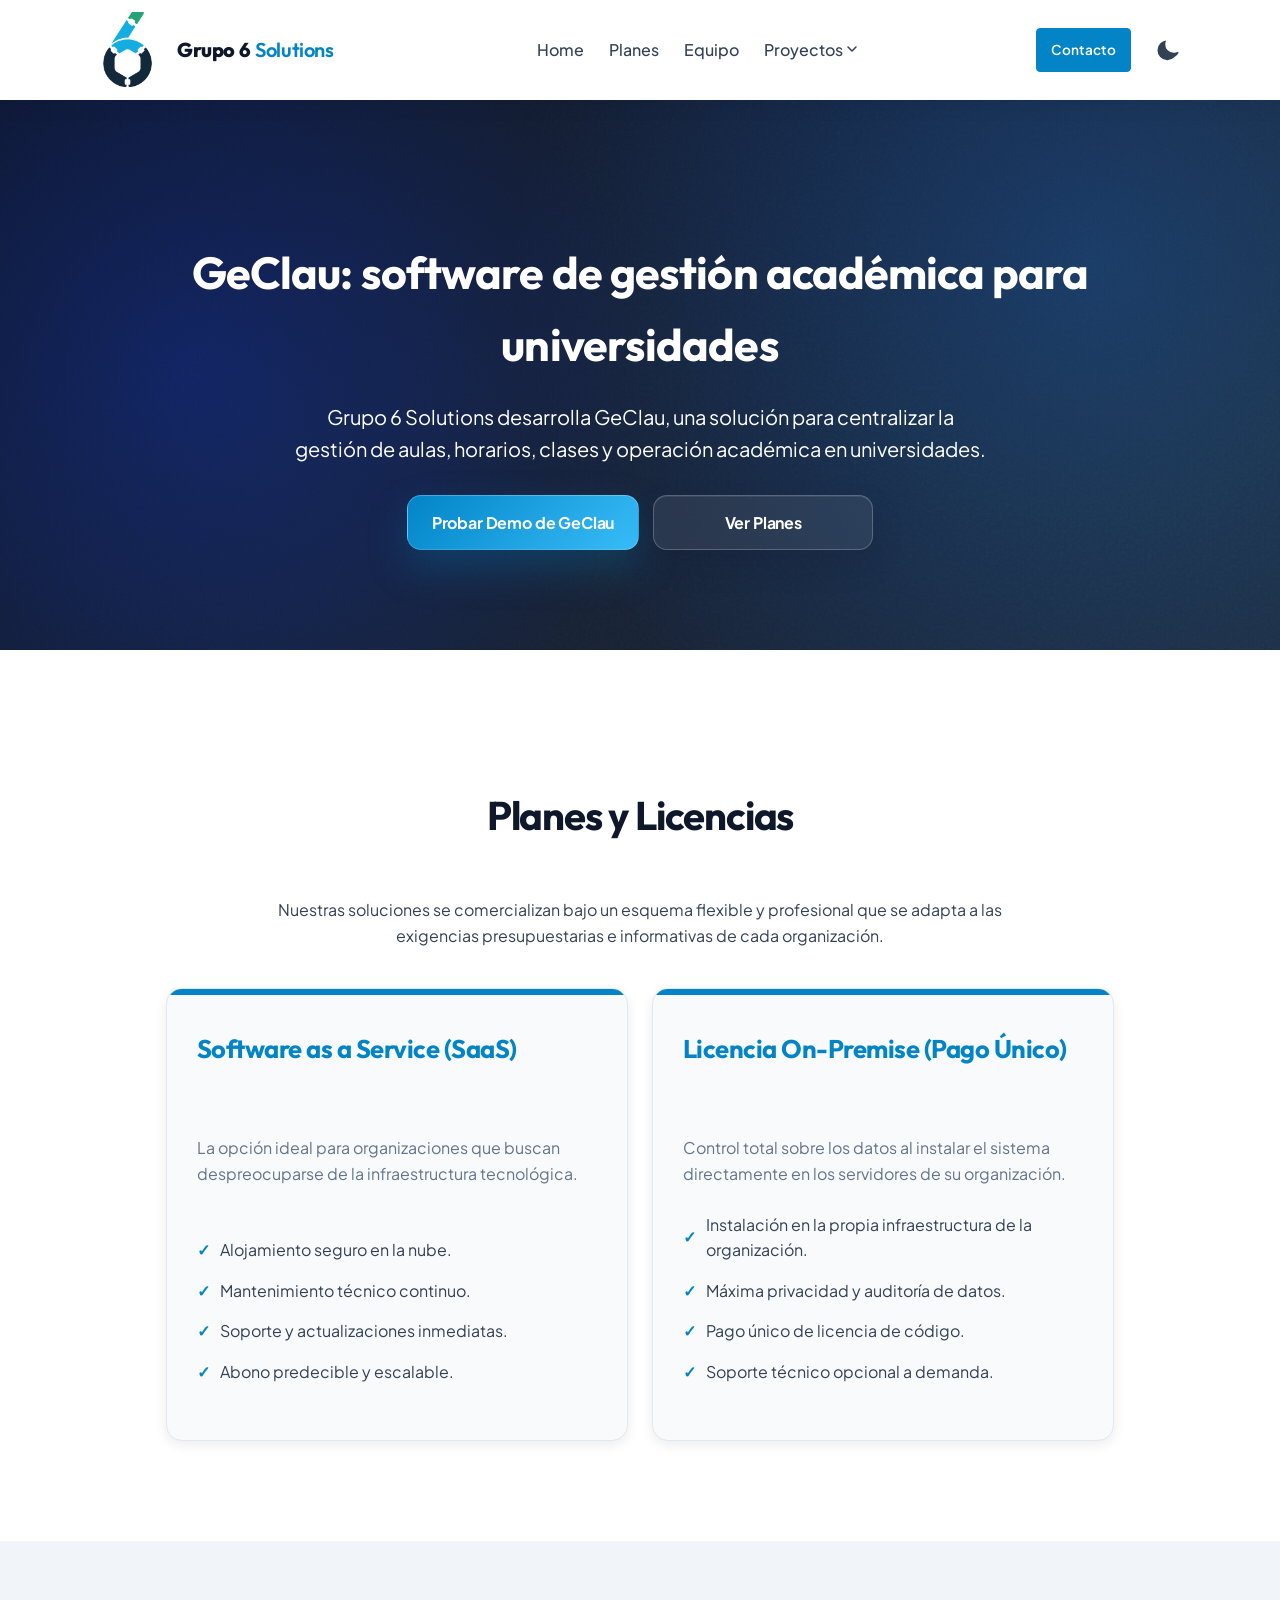
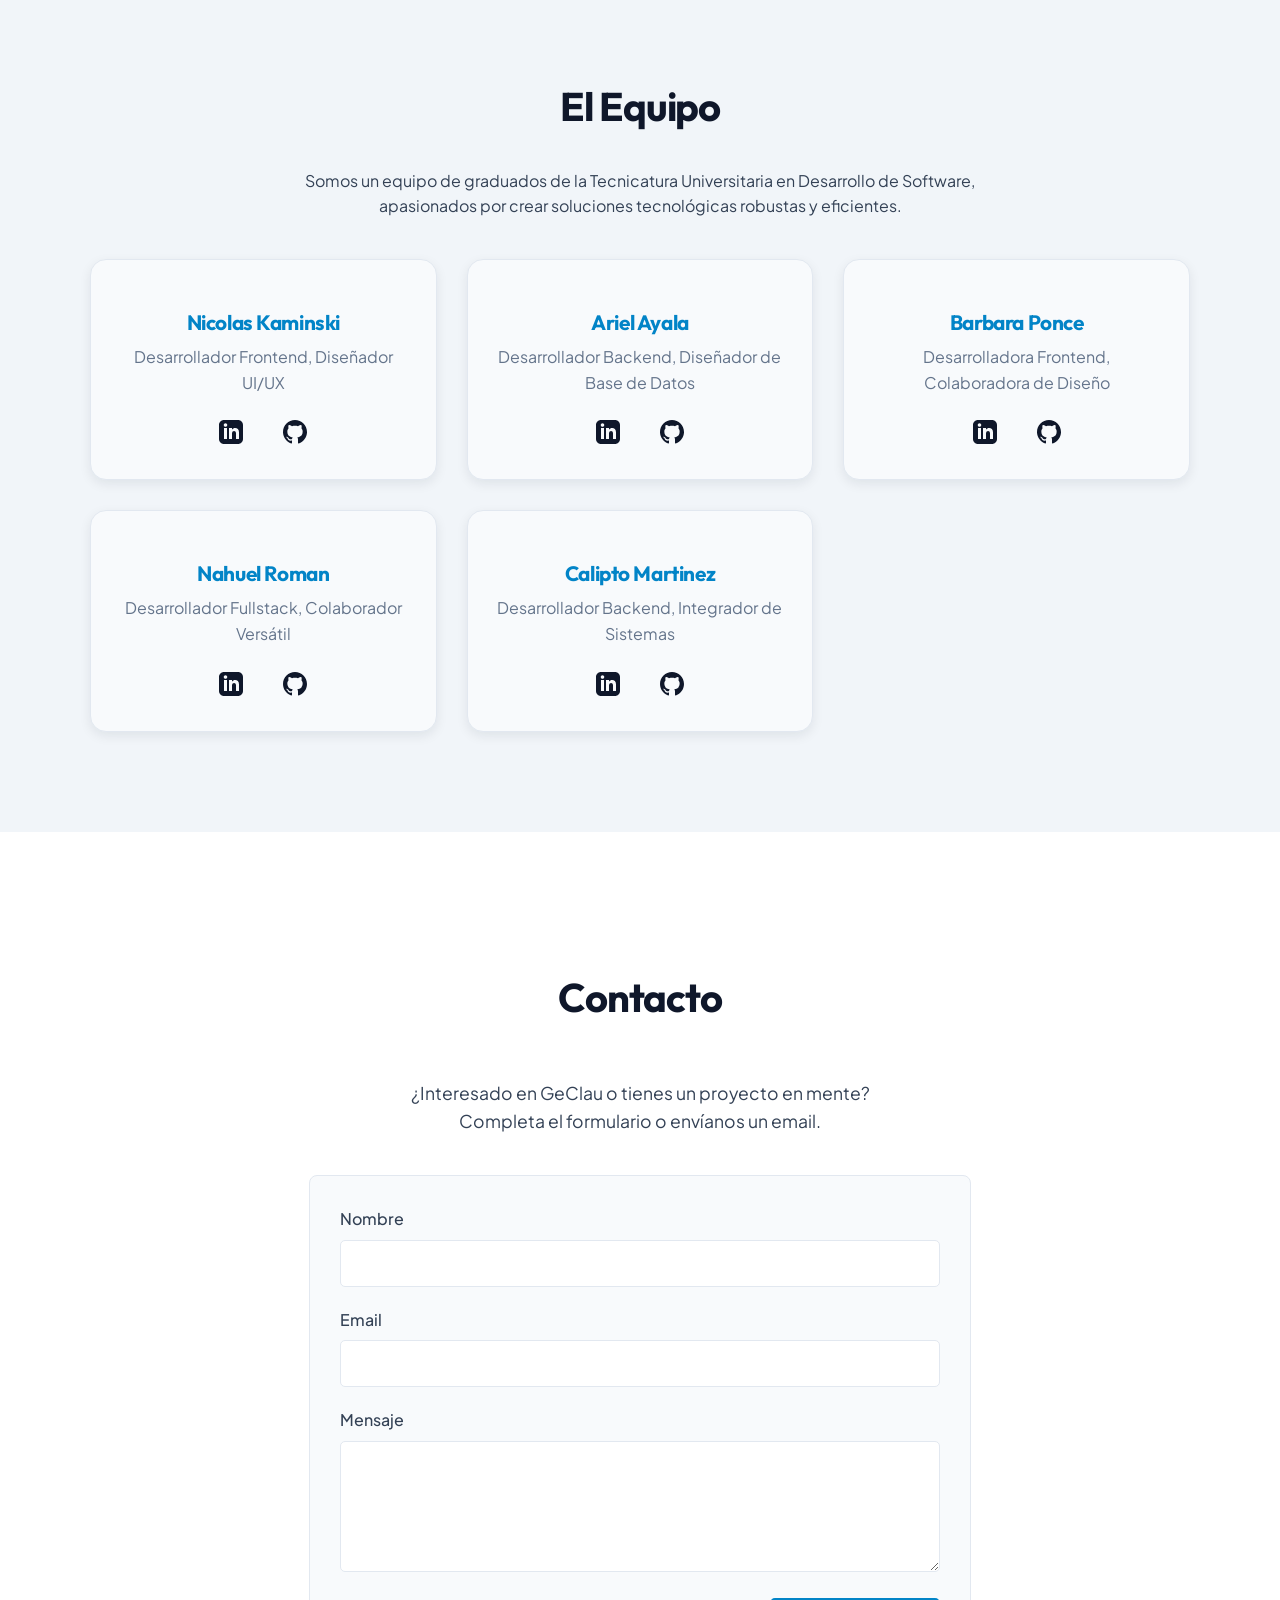
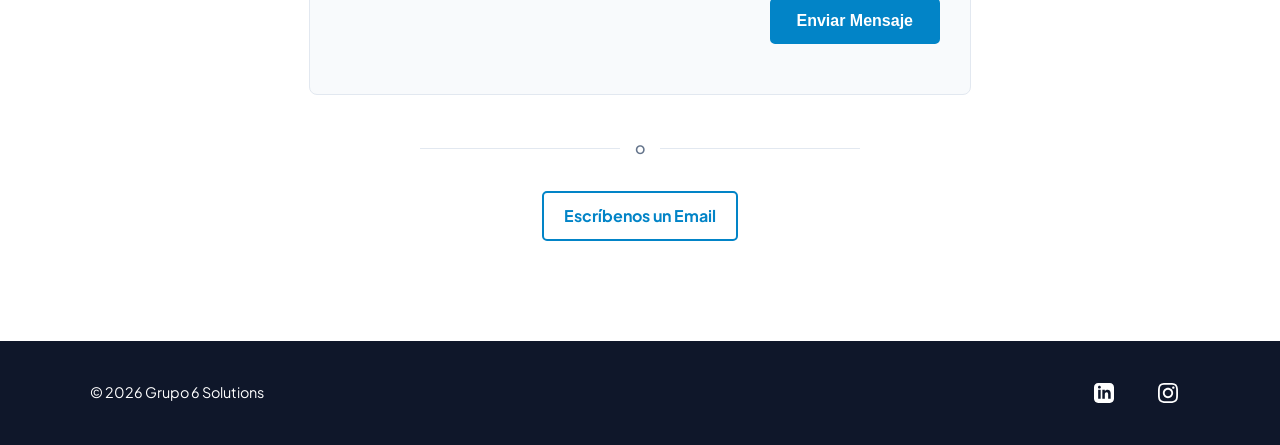
==== commit a321d654: "feat(geclau): destacar implementación real y ajustar CTAs" ====
--- a/index.html
+++ b/index.html
@@ -4,11 +4,11 @@
     <meta charset="UTF-8" />
     <meta name="viewport" content="width=device-width, initial-scale=1.0" />
     <title>
-      Grupo 6 Solutions | GeClau, software académico para universidades
+      Grupo 6 Solutions | Productos digitales y soluciones de software
     </title>
     <meta
       name="description"
-      content="GeClau es el software de gestión académica de Grupo 6 Solutions para universidades. Centraliza aulas, horarios, clases, comisiones, materias y profesores."
+      content="GeClau es el software de gestión académica de Grupo6S para universidades. Centraliza aulas, horarios, clases, comisiones, materias y profesores."
     />
     <link rel="canonical" href="https://grupo6s.com/" />
     <link rel="icon" type="image/png" href="/favicon.png" />
@@ -18,7 +18,7 @@
     />
     <meta
       property="og:description"
-      content="GeClau es el software de gestión académica de Grupo 6 Solutions para universidades. Centraliza aulas, horarios, clases, comisiones, materias y profesores."
+      content="GeClau es el software de gestión académica de Grupo6S para universidades. Centraliza aulas, horarios, clases, comisiones, materias y profesores."
     />
     <meta property="og:url" content="https://grupo6s.com/" />
     <meta
@@ -45,7 +45,7 @@
     />
     <meta
       name="twitter:description"
-      content="GeClau es el software de gestión académica de Grupo 6 Solutions para universidades. Centraliza aulas, horarios, clases, comisiones, materias y profesores."
+      content="GeClau es el software de gestión académica de Grupo6S para universidades. Centraliza aulas, horarios, clases, comisiones, materias y profesores."
     />
     <meta
       name="twitter:image"
@@ -101,7 +101,7 @@
     </script>
 
     <!-- Preload Critical Resources -->
-    <link rel="preload" as="image" href="/images/logoExagonD.png" />
+    <link rel="preload" as="image" href="/images/logoExagonoL.png" />
 
     <link rel="preconnect" href="https://fonts.googleapis.com" />
     <link rel="preconnect" href="https://fonts.gstatic.com" crossorigin />
@@ -121,9 +121,9 @@
       <div class="container nav-bar">
         <a href="#" class="logo-link">
           <img
-            src="/images/logoExagonD.png"
+            src="/images/logoExagonoL.png"
             data-light-src="/images/logoExagonoL.png"
-            data-dark-src="/images/logoExagonD.png"
+            data-dark-src="/images/logoExagonoD.png"
             alt="Logo de Grupo 6 Solutions"
             class="logo-img"
             width="60"
@@ -250,9 +250,9 @@
         <div class="container">
           <h2>Planes y Licencias</h2>
           <p style="text-align: center; max-width: 800px; margin: 0 auto 40px">
-            Nuestras soluciones se comercializan bajo un esquema flexible y profesional que se
-            adapta a las exigencias presupuestarias e informativas de cada
-            organización.
+            Nuestras soluciones se comercializan bajo un esquema flexible y
+            profesional que se adapta a las exigencias presupuestarias e
+            informativas de cada organización.
           </p>
           <div class="planes-grid">
             <div class="plan-card">
--- a/style.css
+++ b/style.css
@@ -484,6 +484,66 @@
   color: var(--color-blanco);
 }
 
+.cta-button-secondary.cta-hero-outline {
+  display: inline-flex;
+  align-items: center;
+  justify-content: center;
+  text-align: center;
+  padding: 14px 24px;
+  border-radius: 14px;
+  border: 1px solid rgba(255, 255, 255, 0.22);
+  background-color: rgba(255, 255, 255, 0.08);
+  color: var(--color-blanco);
+}
+
+.cta-button-secondary.cta-hero-outline:hover {
+  background-color: rgba(255, 255, 255, 0.16);
+  border-color: rgba(255, 255, 255, 0.38);
+  color: var(--color-blanco);
+  transform: translateY(-2px);
+}
+
+/* --- Hero Producto (Split Layout) --- */
+.hero-product .container {
+  max-width: 1180px;
+}
+
+.hero-product-grid {
+  display: flex;
+  flex-direction: column;
+  gap: 36px;
+}
+
+.hero-product-image {
+  width: 100%;
+  border-radius: 12px;
+  overflow: hidden;
+  box-shadow: 0 20px 45px rgba(0, 0, 0, 0.4);
+  border: 1px solid rgba(255, 255, 255, 0.15);
+  transition:
+    transform 0.3s ease,
+    box-shadow 0.3s ease,
+    border-color 0.3s ease;
+  cursor: pointer;
+}
+
+.hero-product-image:hover {
+  transform: translateY(-4px) scale(1.02);
+  box-shadow: 0 26px 52px rgba(0, 0, 0, 0.5);
+  border-color: rgba(255, 255, 255, 0.3);
+}
+
+.hero-product-image img {
+  width: 100%;
+  height: auto;
+  display: block;
+  transition: transform 0.3s ease;
+}
+
+.hero-product-image:hover img {
+  transform: scale(1.02);
+}
+
 /* --- Secciones Generales --- */
 section {
   padding: 50px 0;
@@ -541,6 +601,32 @@
   display: block;
 }
 
+.proyecto-video-container {
+  position: relative;
+  width: 100%;
+  padding-top: 56.25%;
+  background-color: #000;
+  overflow: hidden;
+  border-radius: inherit;
+}
+
+@supports (aspect-ratio: 16 / 9) {
+  .proyecto-video-container {
+    padding-top: 0;
+    aspect-ratio: 16 / 9;
+  }
+}
+
+.proyecto-video-container iframe {
+  position: absolute;
+  top: 0;
+  left: 0;
+  width: 100%;
+  height: 100%;
+  border: 0;
+  display: block;
+}
+
 .proyecto-cta-container {
   margin-top: 30px;
   display: flex;
@@ -557,7 +643,6 @@
   display: inline-flex;
   align-items: center;
   justify-content: center;
-  white-space: nowrap;
 }
 
 /* --- Planes y Licencias --- */
@@ -1461,6 +1546,43 @@
     min-width: 220px;
   }
 
+  .hero-product-grid {
+    display: grid;
+    grid-template-columns: 1fr 1.18fr;
+    gap: 44px;
+    align-items: center;
+  }
+
+  .hero-product-content {
+    text-align: left;
+  }
+
+  .hero-product-content .hero-subtitle {
+    margin-left: 0;
+    margin-right: 0;
+  }
+
+  .hero-product-content .hero-cta-container {
+    justify-content: flex-start;
+    margin-left: 0;
+    margin-right: 0;
+    flex-wrap: wrap;
+  }
+
+  .hero-product-image {
+    border-radius: 16px;
+  }
+
+  .hero-product-image:hover {
+    transform: translateY(-6px) scale(1.025);
+    box-shadow: 0 32px 64px rgba(0, 0, 0, 0.55);
+    border-color: rgba(255, 255, 255, 0.35);
+  }
+
+  .hero-product-image:hover img {
+    transform: scale(1.025);
+  }
+
   section {
     padding: 100px 0;
   }
@@ -1487,8 +1609,8 @@
   }
 
   .proyecto-cta-container {
-    display: grid;
-    grid-template-columns: repeat(2, minmax(0, 1fr));
+    display: flex;
+    flex-direction: column;
     width: 100%;
     max-width: 520px;
     gap: 14px;
@@ -1496,10 +1618,6 @@
 
   .proyecto-cta-container .cta-button-secondary {
     width: 100%;
-  }
-
-  #btn-solicitar-acceso {
-    grid-column: 1 / -1;
   }
 
   /* --- Animaciones --- */
@@ -1524,9 +1642,6 @@
   .proyecto-imagen {
     order: 0;
     margin-bottom: 0;
-    transition:
-      transform 0.5s cubic-bezier(0.25, 1, 0.3, 1),
-      box-shadow 0.5s cubic-bezier(0.25, 1, 0.3, 1);
   }
 
   .asymmetrical-grid {
@@ -1546,17 +1661,8 @@
     border-radius: 16px;
   }
 
-  .asymmetrical-grid .proyecto-imagen:hover {
-    transform: scale(1.18) translateX(30px) translateY(-12px);
-    box-shadow: -20px 48px 80px var(--color-sombra);
-  }
-
   .dark-mode .asymmetrical-grid .proyecto-imagen {
     box-shadow: -20px 30px 60px var(--dm-sombra);
-  }
-
-  .dark-mode .asymmetrical-grid .proyecto-imagen:hover {
-    box-shadow: -20px 48px 80px var(--dm-sombra);
   }
 }
 
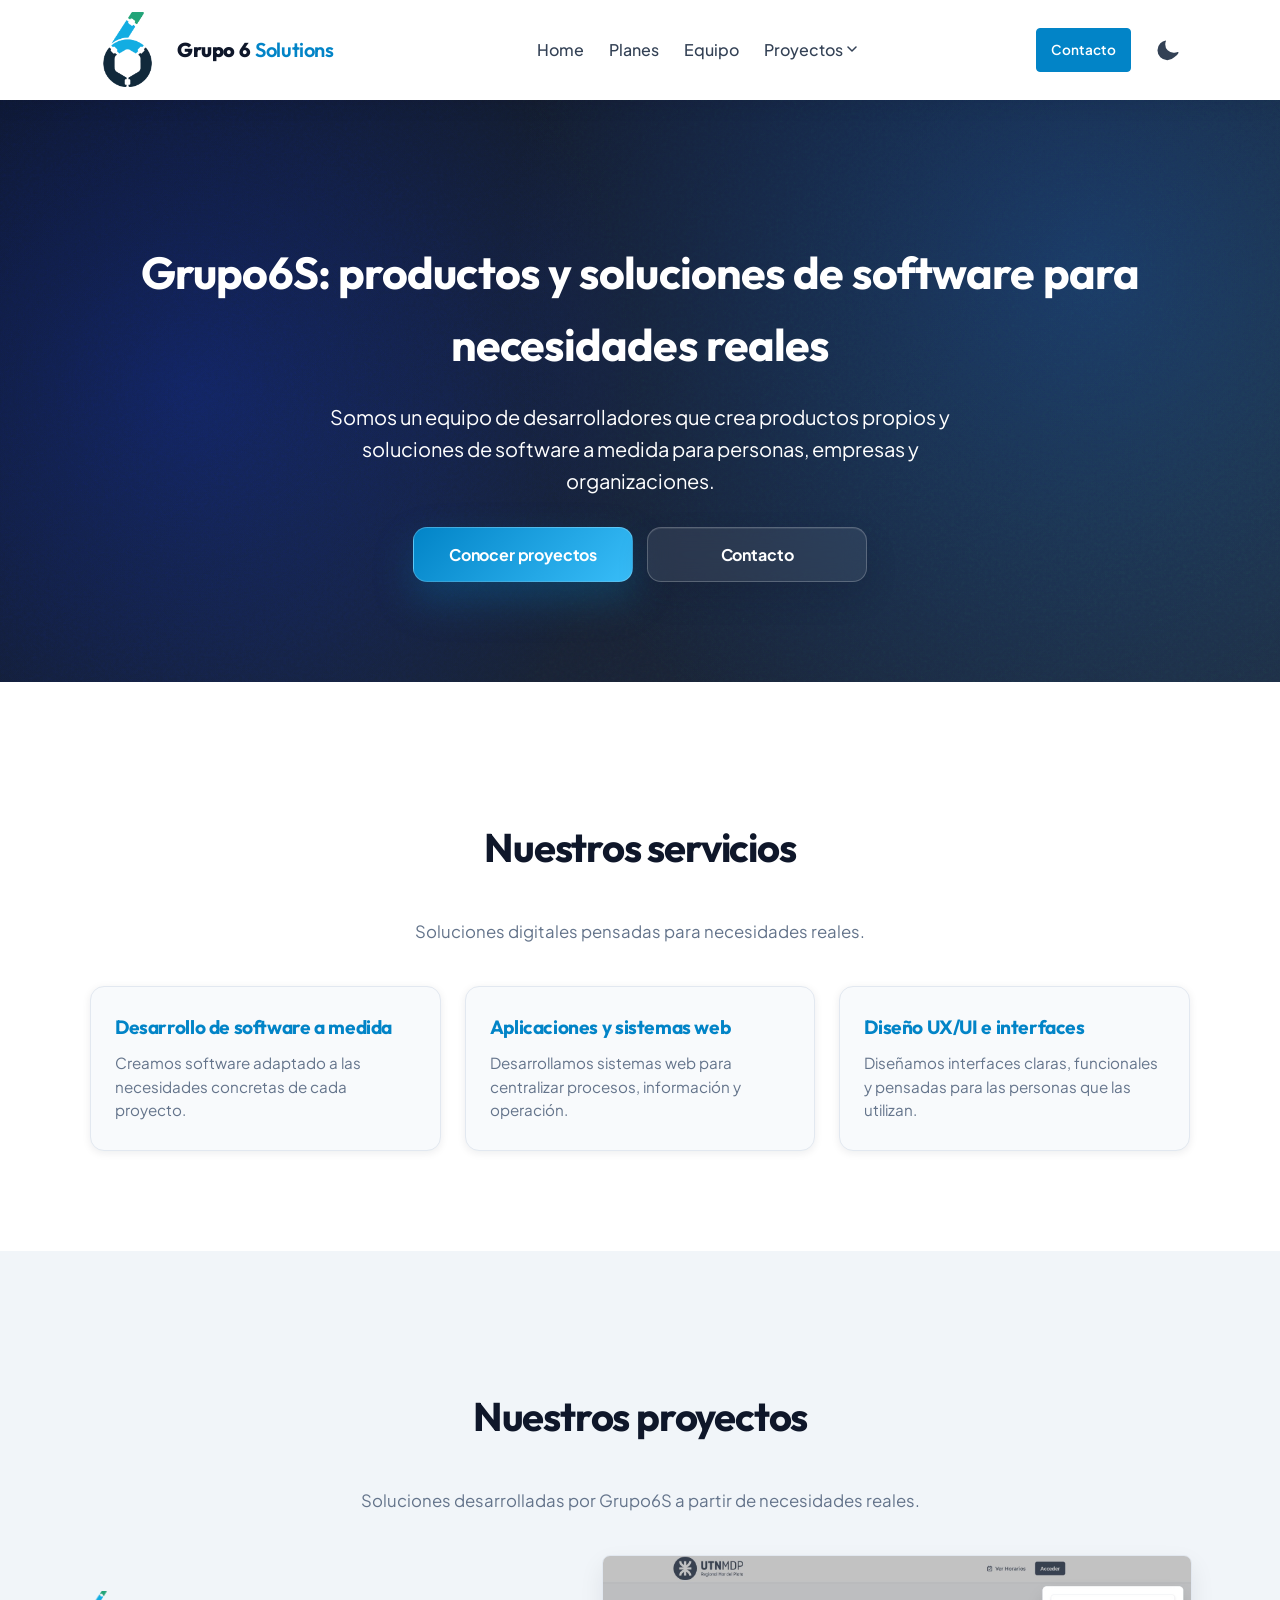
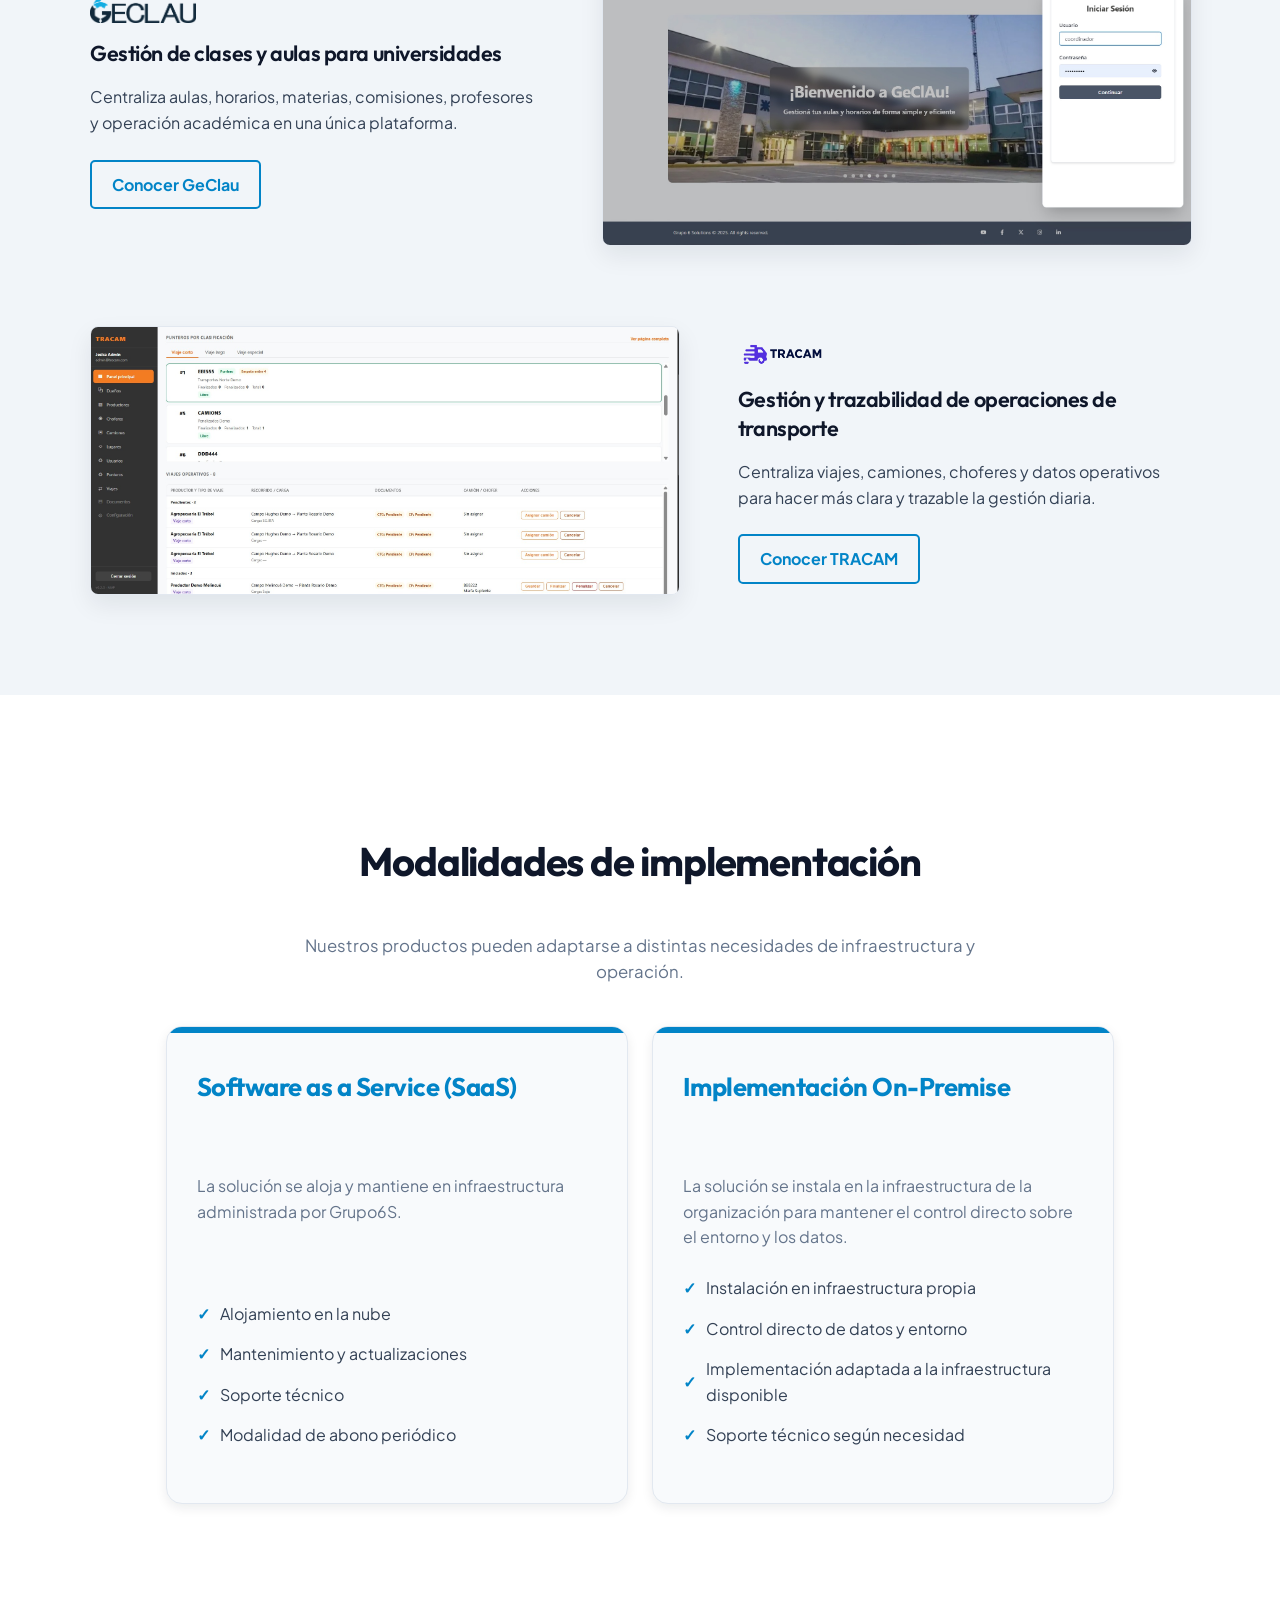
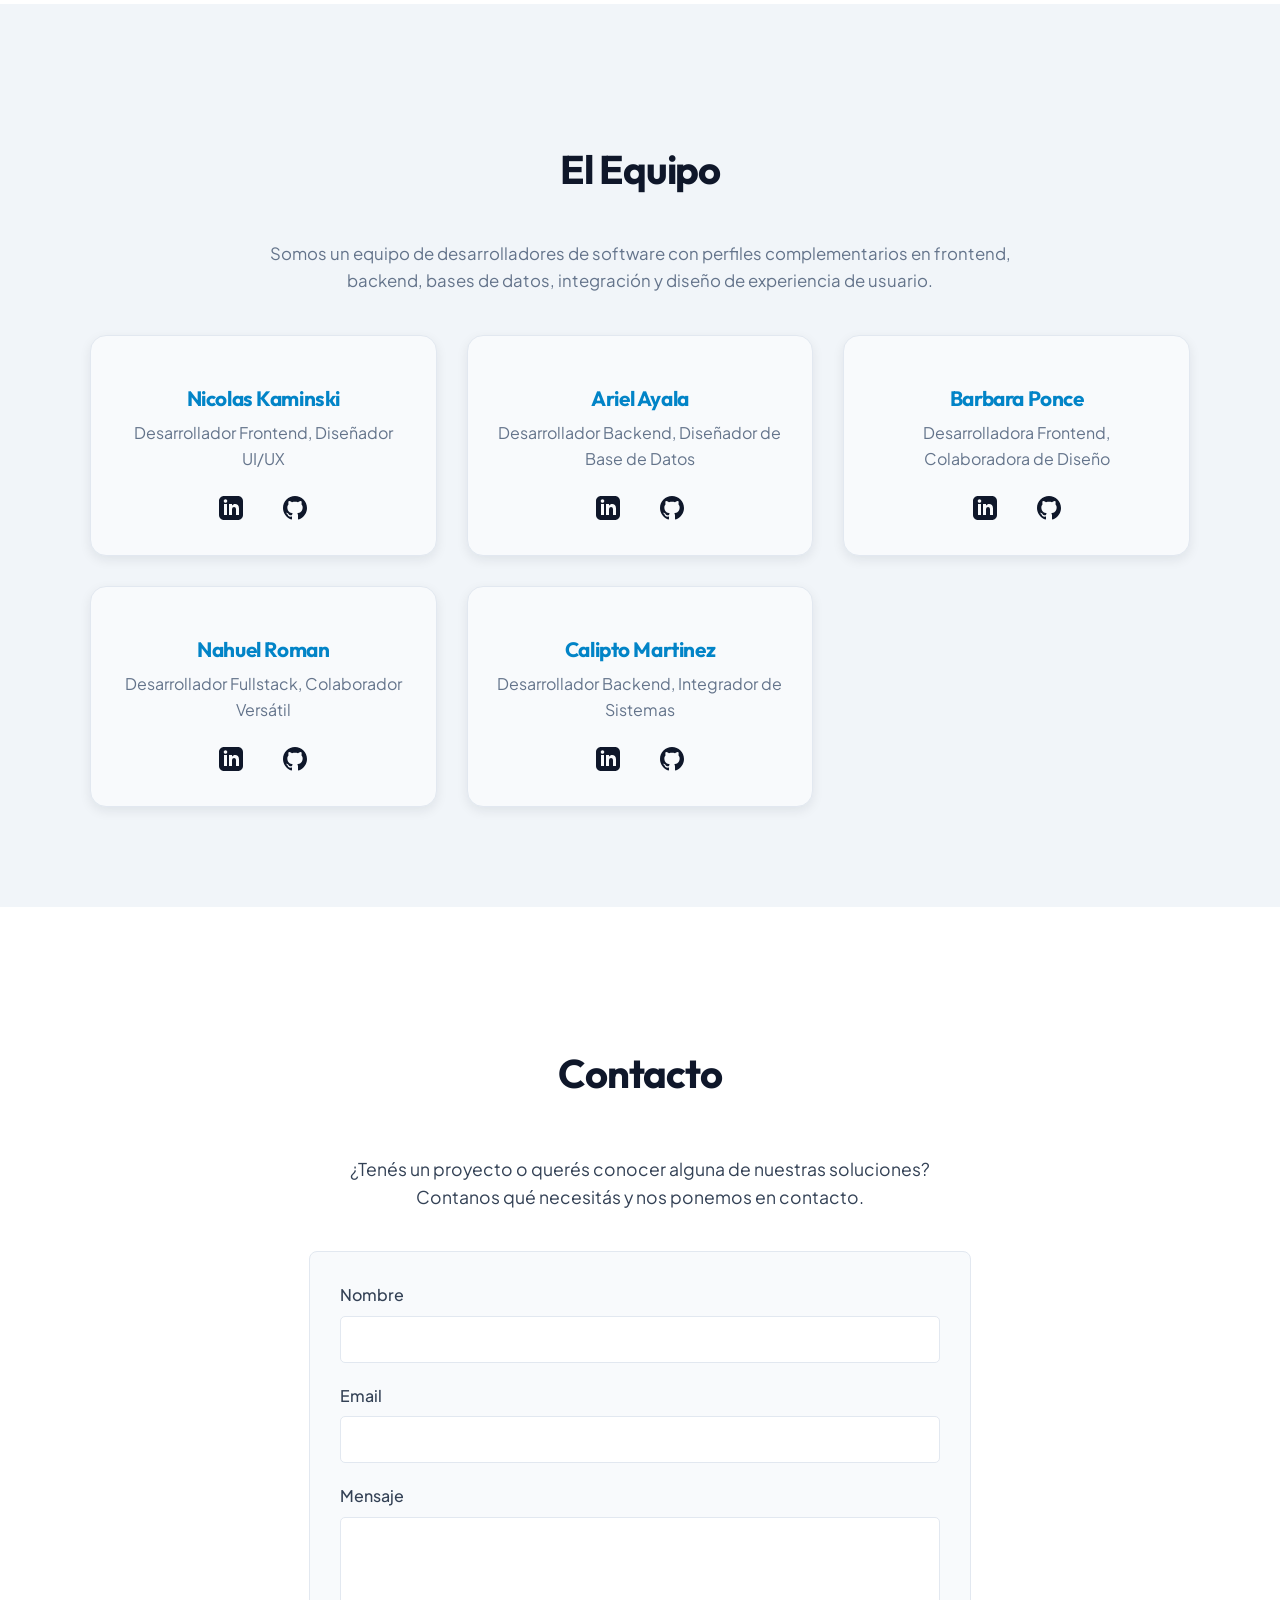
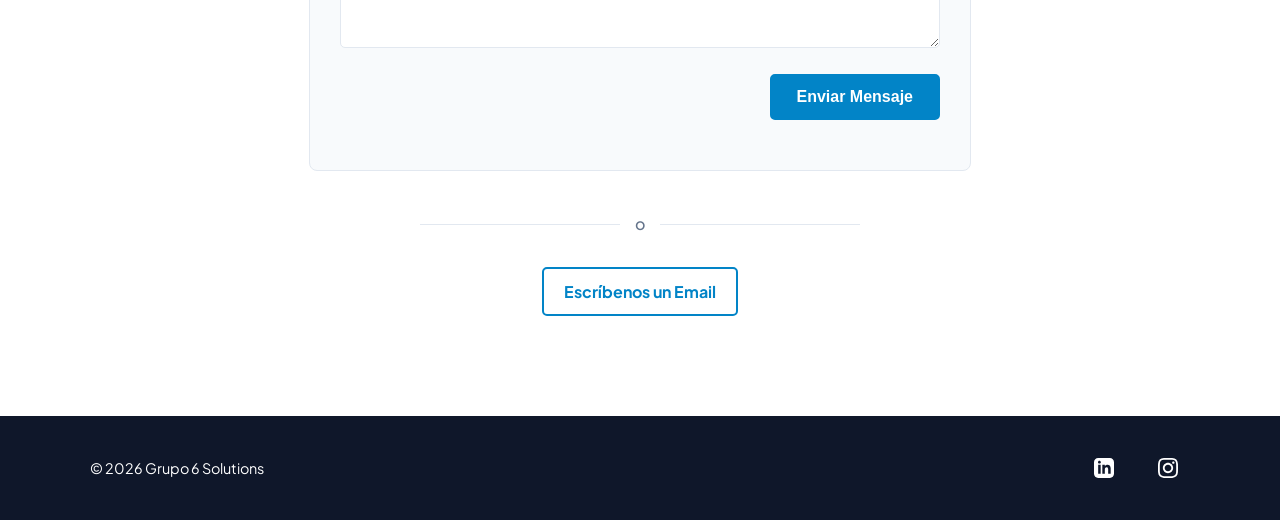
==== commit 814583e3: "feat(home): mejorar presentación de servicios y proyectos" ====
--- a/index.html
+++ b/index.html
@@ -224,63 +224,165 @@
         <div class="hero-bg-effect"></div>
         <div class="container hero-content-wrapper">
           <h1 class="hero-title">
-            GeClau: software de gestión académica para universidades
+            Grupo6S: productos y soluciones de software para necesidades reales
           </h1>
           <p class="hero-subtitle">
-            Grupo 6 Solutions desarrolla GeClau, una solución para centralizar
-            la gestión de aulas, horarios, clases y operación académica en
-            universidades.
+            Somos un equipo de desarrolladores que crea productos propios y
+            soluciones de software a medida para personas, empresas y
+            organizaciones.
           </p>
           <div class="hero-cta-container">
-            <a
-              href="https://demo.geclau.grupo6s.com/"
-              target="_blank"
-              rel="noopener noreferrer"
-              class="cta-button-primary"
-              >Probar Demo de GeClau</a
+            <a href="#proyectos" class="cta-button-primary"
+              >Conocer proyectos</a
             >
-            <a href="#licencias" class="cta-button-secondary cta-hero-outline"
-              >Ver Planes</a
+            <a href="#contacto" class="cta-button-secondary cta-hero-outline"
+              >Contacto</a
             >
           </div>
         </div>
       </section>
 
+      <section id="servicios">
+        <div class="container">
+          <h2>Nuestros servicios</h2>
+          <p class="section-lead">
+            Soluciones digitales pensadas para necesidades reales.
+          </p>
+          <div class="servicios-grid">
+            <div class="servicio-card">
+              <h3>Desarrollo de software a medida</h3>
+              <p>
+                Creamos software adaptado a las necesidades concretas de cada
+                proyecto.
+              </p>
+            </div>
+            <div class="servicio-card">
+              <h3>Aplicaciones y sistemas web</h3>
+              <p>
+                Desarrollamos sistemas web para centralizar procesos,
+                información y operación.
+              </p>
+            </div>
+            <div class="servicio-card">
+              <h3>Diseño UX/UI e interfaces</h3>
+              <p>
+                Diseñamos interfaces claras, funcionales y pensadas para las
+                personas que las utilizan.
+              </p>
+            </div>
+          </div>
+        </div>
+      </section>
+
+      <section id="proyectos">
+        <div class="container">
+          <h2>Nuestros proyectos</h2>
+          <p class="section-lead">
+            Soluciones desarrolladas por Grupo6S a partir de necesidades reales.
+          </p>
+
+          <div class="proyectos-showcase">
+            <article class="proyecto-grid">
+              <div class="proyecto-info">
+                <img
+                  src="/proyectos/geclau/images/logo.png"
+                  alt="Logo de GeClau"
+                  class="proyecto-logo"
+                  width="140"
+                  height="36"
+                  loading="lazy"
+                />
+                <h3>Gestión de clases y aulas para universidades</h3>
+                <p>
+                  Centraliza aulas, horarios, materias, comisiones, profesores y operación académica en una única plataforma.
+                </p>
+                <div class="proyecto-cta-container">
+                  <a href="/proyectos/geclau/" class="cta-button-secondary"
+                    >Conocer GeClau</a
+                  >
+                </div>
+              </div>
+              <div class="proyecto-imagen proyecto-imagen-interactive">
+                <a href="/proyectos/geclau/" aria-label="Conocer más sobre GeClau">
+                  <img
+                    src="/proyectos/geclau/images/geclau.jpg"
+                    alt="Captura del software GeClau implementado en la UTN Facultad Regional Mar del Plata"
+                    loading="lazy"
+                    width="1200"
+                    height="600"
+                  />
+                </a>
+              </div>
+            </article>
+
+            <article class="proyecto-grid proyecto-grid-reverse">
+              <div class="proyecto-info">
+                <img
+                  src="/proyectos/tracam/images/logo.png"
+                  alt="Logo de TRACAM"
+                  class="proyecto-logo proyecto-logo-tracam"
+                  width="140"
+                  height="36"
+                  loading="lazy"
+                />
+                <h3>Gestión y trazabilidad de operaciones de transporte</h3>
+                <p>
+                  Centraliza viajes, camiones, choferes y datos operativos para hacer más clara y trazable la gestión diaria.
+                </p>
+                <div class="proyecto-cta-container">
+                  <a href="/proyectos/tracam/" class="cta-button-secondary"
+                    >Conocer TRACAM</a
+                  >
+                </div>
+              </div>
+              <div class="proyecto-imagen proyecto-imagen-interactive">
+                <a href="/proyectos/tracam/" aria-label="Conocer más sobre TRACAM">
+                  <img
+                    src="/proyectos/tracam/images/captura-01.jpg"
+                    alt="Captura de la plataforma TRACAM para operaciones de transporte de cargas"
+                    loading="lazy"
+                    width="1200"
+                    height="640"
+                  />
+                </a>
+              </div>
+            </article>
+          </div>
+        </div>
+      </section>
+
       <section id="licencias">
         <div class="container">
-          <h2>Planes y Licencias</h2>
-          <p style="text-align: center; max-width: 800px; margin: 0 auto 40px">
-            Nuestras soluciones se comercializan bajo un esquema flexible y
-            profesional que se adapta a las exigencias presupuestarias e
-            informativas de cada organización.
+          <h2>Modalidades de implementación</h2>
+          <p class="section-lead">
+            Nuestros productos pueden adaptarse a distintas necesidades de
+            infraestructura y operación.
           </p>
           <div class="planes-grid">
             <div class="plan-card">
               <h3>Software as a Service (SaaS)</h3>
               <p>
-                La opción ideal para organizaciones que buscan despreocuparse de
-                la infraestructura tecnológica.
+                La solución se aloja y mantiene en infraestructura administrada
+                por Grupo6S.
               </p>
               <ul>
-                <li>Alojamiento seguro en la nube.</li>
-                <li>Mantenimiento técnico continuo.</li>
-                <li>Soporte y actualizaciones inmediatas.</li>
-                <li>Abono predecible y escalable.</li>
+                <li>Alojamiento en la nube</li>
+                <li>Mantenimiento y actualizaciones</li>
+                <li>Soporte técnico</li>
+                <li>Modalidad de abono periódico</li>
               </ul>
             </div>
             <div class="plan-card">
-              <h3>Licencia On-Premise (Pago Único)</h3>
+              <h3>Implementación On-Premise</h3>
               <p>
-                Control total sobre los datos al instalar el sistema
-                directamente en los servidores de su organización.
+                La solución se instala en la infraestructura de la organización
+                para mantener el control directo sobre el entorno y los datos.
               </p>
               <ul>
-                <li>
-                  Instalación en la propia infraestructura de la organización.
-                </li>
-                <li>Máxima privacidad y auditoría de datos.</li>
-                <li>Pago único de licencia de código.</li>
-                <li>Soporte técnico opcional a demanda.</li>
+                <li>Instalación en infraestructura propia</li>
+                <li>Control directo de datos y entorno</li>
+                <li>Implementación adaptada a la infraestructura disponible</li>
+                <li>Soporte técnico según necesidad</li>
               </ul>
             </div>
           </div>
@@ -290,16 +392,10 @@
       <section id="equipo">
         <div class="container">
           <h2>El Equipo</h2>
-          <p
-            style="
-              text-align: center;
-              max-width: 700px;
-              margin: -20px auto 40px auto;
-            "
-          >
-            Somos un equipo de graduados de la Tecnicatura Universitaria en
-            Desarrollo de Software, apasionados por crear soluciones
-            tecnológicas robustas y eficientes.
+          <p class="section-lead">
+            Somos un equipo de desarrolladores de software con perfiles
+            complementarios en frontend, backend, bases de datos, integración y
+            diseño de experiencia de usuario.
           </p>
           <div class="equipo-grid">
             <div class="miembro">
@@ -500,9 +596,9 @@
         <div class="container">
           <h2>Contacto</h2>
           <p>
-            ¿Interesado en GeClau o tienes un proyecto en mente?
+            ¿Tenés un proyecto o querés conocer alguna de nuestras soluciones?
             <br />
-            Completa el formulario o envíanos un email.
+            Contanos qué necesitás y nos ponemos en contacto.
           </p>
 
           <form
@@ -549,7 +645,7 @@
           </div>
 
           <a
-            href="mailto:grupo6solutions@gmail.com?subject=Interés en el sistema GeClau"
+            href="mailto:grupo6solutions@gmail.com?subject=Consulta desde Grupo6S"
             class="cta-button-secondary"
             >Escríbenos un Email</a
           >
--- a/style.css
+++ b/style.css
@@ -544,6 +544,24 @@
   transform: scale(1.02);
 }
 
+.hero-product-image-animated {
+  animation: float-hero-mobile 6s ease-in-out infinite;
+}
+
+.hero-product-image-animated:hover {
+  animation-play-state: paused;
+}
+
+@keyframes float-hero-mobile {
+  0%,
+  100% {
+    transform: translateY(0);
+  }
+  50% {
+    transform: translateY(-8px);
+  }
+}
+
 /* --- Secciones Generales --- */
 section {
   padding: 50px 0;
@@ -575,10 +593,10 @@
 }
 
 .proyecto-info h3 {
-  font-size: 1.5rem;
-  color: var(--color-secundario);
-  margin-top: 30px;
-  margin-bottom: 15px;
+  font-size: 1.6rem;
+  color: var(--color-primario);
+  margin-top: 0;
+  margin-bottom: 12px;
   transition: color 0.3s ease;
 }
 
@@ -601,6 +619,31 @@
   display: block;
 }
 
+.proyecto-imagen-interactive {
+  cursor: pointer;
+  transition:
+    transform 0.3s ease,
+    box-shadow 0.3s ease,
+    border-color 0.3s ease;
+}
+
+.proyecto-imagen-interactive:hover {
+  transform: translateY(-4px) scale(1.02);
+  box-shadow: 0 18px 35px var(--color-sombra);
+}
+
+.dark-mode .proyecto-imagen-interactive:hover {
+  box-shadow: 0 18px 35px var(--dm-sombra);
+}
+
+.proyecto-imagen-interactive img {
+  transition: transform 0.3s ease;
+}
+
+.proyecto-imagen-interactive:hover img {
+  transform: scale(1.02);
+}
+
 .proyecto-video-container {
   position: relative;
   width: 100%;
@@ -643,6 +686,116 @@
   display: inline-flex;
   align-items: center;
   justify-content: center;
+}
+
+/* --- Cards y Secciones Home --- */
+.section-lead {
+  text-align: center;
+  max-width: 760px;
+  margin: -10px auto 40px auto;
+  font-size: 1.05rem;
+  color: var(--color-texto-secundario);
+}
+
+.servicios-grid {
+  display: grid;
+  grid-template-columns: 1fr;
+  gap: 20px;
+  max-width: 1100px;
+  margin: 0 auto;
+}
+
+.servicio-card {
+  background-color: var(--color-fondo-secundario);
+  border: 1px solid var(--color-borde);
+  border-radius: 14px;
+  padding: 24px 20px;
+  box-shadow: 0 2px 8px var(--color-sombra);
+  display: flex;
+  flex-direction: column;
+  transition:
+    transform 0.25s ease,
+    box-shadow 0.25s ease,
+    border-color 0.25s ease;
+}
+
+.servicio-card:hover,
+.servicio-card:active {
+  transform: translateY(-3px);
+  box-shadow: 0 8px 20px var(--color-sombra);
+  border-color: var(--color-primario);
+}
+
+.servicio-card h3 {
+  color: var(--color-primario);
+  font-size: 1.15rem;
+  margin-top: 0;
+  margin-bottom: 10px;
+  line-height: 1.35;
+}
+
+.servicio-card p {
+  color: var(--color-texto-secundario);
+  margin: 0;
+  font-size: 0.95rem;
+  line-height: 1.55;
+}
+
+.proyectos-showcase {
+  display: flex;
+  flex-direction: column;
+  gap: 60px;
+  margin-top: 40px;
+}
+
+/* --- Proyectos Home (Presentación editorial abierta) --- */
+#proyectos .proyecto-logo {
+  height: 32px;
+  width: auto;
+  max-width: 140px;
+  object-fit: contain;
+  display: block;
+  margin-bottom: 16px;
+}
+
+#proyectos .proyecto-logo-tracam {
+  height: 42px;
+  margin-left: -5px;
+  margin-bottom: 10px;
+  margin-top: -4px;
+}
+
+#proyectos .proyecto-info h3 {
+  color: var(--color-secundario);
+  font-size: 1.35rem;
+  font-weight: 600;
+  line-height: 1.35;
+  margin-bottom: 16px;
+}
+
+.dark-mode #proyectos .proyecto-info h3 {
+  color: var(--dm-secundario);
+}
+
+#proyectos .proyecto-info p {
+  margin-bottom: 20px;
+}
+
+#proyectos .proyecto-cta-container {
+  display: flex;
+  flex-direction: row;
+  width: auto;
+  max-width: none;
+  margin-top: 24px;
+}
+
+#proyectos .proyecto-cta-container .cta-button-secondary {
+  width: auto;
+  display: inline-flex;
+}
+
+#proyectos .proyecto-imagen {
+  margin-bottom: 0;
 }
 
 /* --- Planes y Licencias --- */
@@ -809,7 +962,8 @@
 }
 
 .dark-mode .tech-item img[alt="Express.js"],
-.dark-mode .tech-item img[alt="JWT"] {
+.dark-mode .tech-item img[alt="JWT"],
+.dark-mode .tech-item img[alt="CSS Modules"] {
   filter: invert(1);
 }
 
@@ -1267,6 +1421,30 @@
 }
 .dark-mode .tech-marquee-wrapper::after {
   background: linear-gradient(to left, var(--dm-fondo), transparent);
+}
+
+.dark-mode .section-lead {
+  color: var(--dm-texto-secundario);
+}
+
+.dark-mode .servicio-card {
+  background-color: var(--dm-fondo-secundario);
+  border-color: var(--dm-borde);
+  box-shadow: 0 2px 8px var(--dm-sombra);
+}
+
+.dark-mode .servicio-card:hover,
+.dark-mode .servicio-card:active {
+  box-shadow: 0 8px 20px var(--dm-sombra);
+  border-color: var(--dm-primario);
+}
+
+.dark-mode .servicio-card h3 {
+  color: var(--dm-primario);
+}
+
+.dark-mode .servicio-card p {
+  color: var(--dm-texto-secundario);
 }
 
 .dark-mode .plan-card {
@@ -1583,6 +1761,24 @@
     transform: scale(1.025);
   }
 
+  .hero-product-image-animated {
+    animation: float-hero-desktop 6s ease-in-out infinite;
+  }
+
+  .hero-product-image-animated:hover {
+    animation-play-state: paused;
+  }
+
+  @keyframes float-hero-desktop {
+    0%,
+    100% {
+      transform: translateY(0);
+    }
+    50% {
+      transform: translateY(-12px);
+    }
+  }
+
   section {
     padding: 100px 0;
   }
@@ -1591,6 +1787,19 @@
     font-size: 2.5rem;
     margin-bottom: 50px;
     letter-spacing: -0.03em;
+  }
+
+  .servicios-grid {
+    grid-template-columns: repeat(3, 1fr);
+    gap: 24px;
+  }
+
+  .servicio-card {
+    padding: 28px 24px;
+  }
+
+  .servicio-card h3 {
+    font-size: 1.2rem;
   }
 
   .plan-card {
@@ -1639,6 +1848,22 @@
     gap: 60px;
   }
 
+  .proyectos-showcase {
+    gap: 80px;
+  }
+
+  .proyecto-grid-reverse {
+    grid-template-columns: 1.3fr 1fr;
+  }
+
+  .proyecto-grid-reverse .proyecto-info {
+    order: 2;
+  }
+
+  .proyecto-grid-reverse .proyecto-imagen {
+    order: 1;
+  }
+
   .proyecto-imagen {
     order: 0;
     margin-bottom: 0;
@@ -1663,6 +1888,59 @@
 
   .dark-mode .asymmetrical-grid .proyecto-imagen {
     box-shadow: -20px 30px 60px var(--dm-sombra);
+  }
+
+  .asymmetrical-grid .proyecto-imagen-interactive {
+    transition:
+      transform 0.3s ease,
+      box-shadow 0.3s ease,
+      border-color 0.3s ease;
+  }
+
+  .asymmetrical-grid .proyecto-imagen-interactive:hover {
+    transform: scale(1.17) translateX(30px) translateY(-6px);
+    box-shadow: -24px 38px 70px var(--color-sombra);
+  }
+
+  .dark-mode .asymmetrical-grid .proyecto-imagen-interactive:hover {
+    box-shadow: -24px 38px 70px var(--dm-sombra);
+  }
+
+  .asymmetrical-grid .proyecto-imagen-interactive:hover img {
+    transform: scale(1.025);
+  }
+}
+
+@media (prefers-reduced-motion: reduce) {
+  .hero-product-image-animated {
+    animation: none !important;
+  }
+
+  .proyecto-imagen-interactive {
+    transition: none !important;
+  }
+
+  .proyecto-imagen-interactive:hover {
+    transform: none !important;
+  }
+
+  .asymmetrical-grid .proyecto-imagen-interactive:hover {
+    transform: scale(1.15) translateX(30px) !important;
+  }
+
+  .proyecto-imagen-interactive img,
+  .proyecto-imagen-interactive:hover img {
+    transition: none !important;
+    transform: none !important;
+  }
+
+  .servicio-card {
+    transition: none !important;
+  }
+
+  .servicio-card:hover,
+  .servicio-card:active {
+    transform: none !important;
   }
 }
 
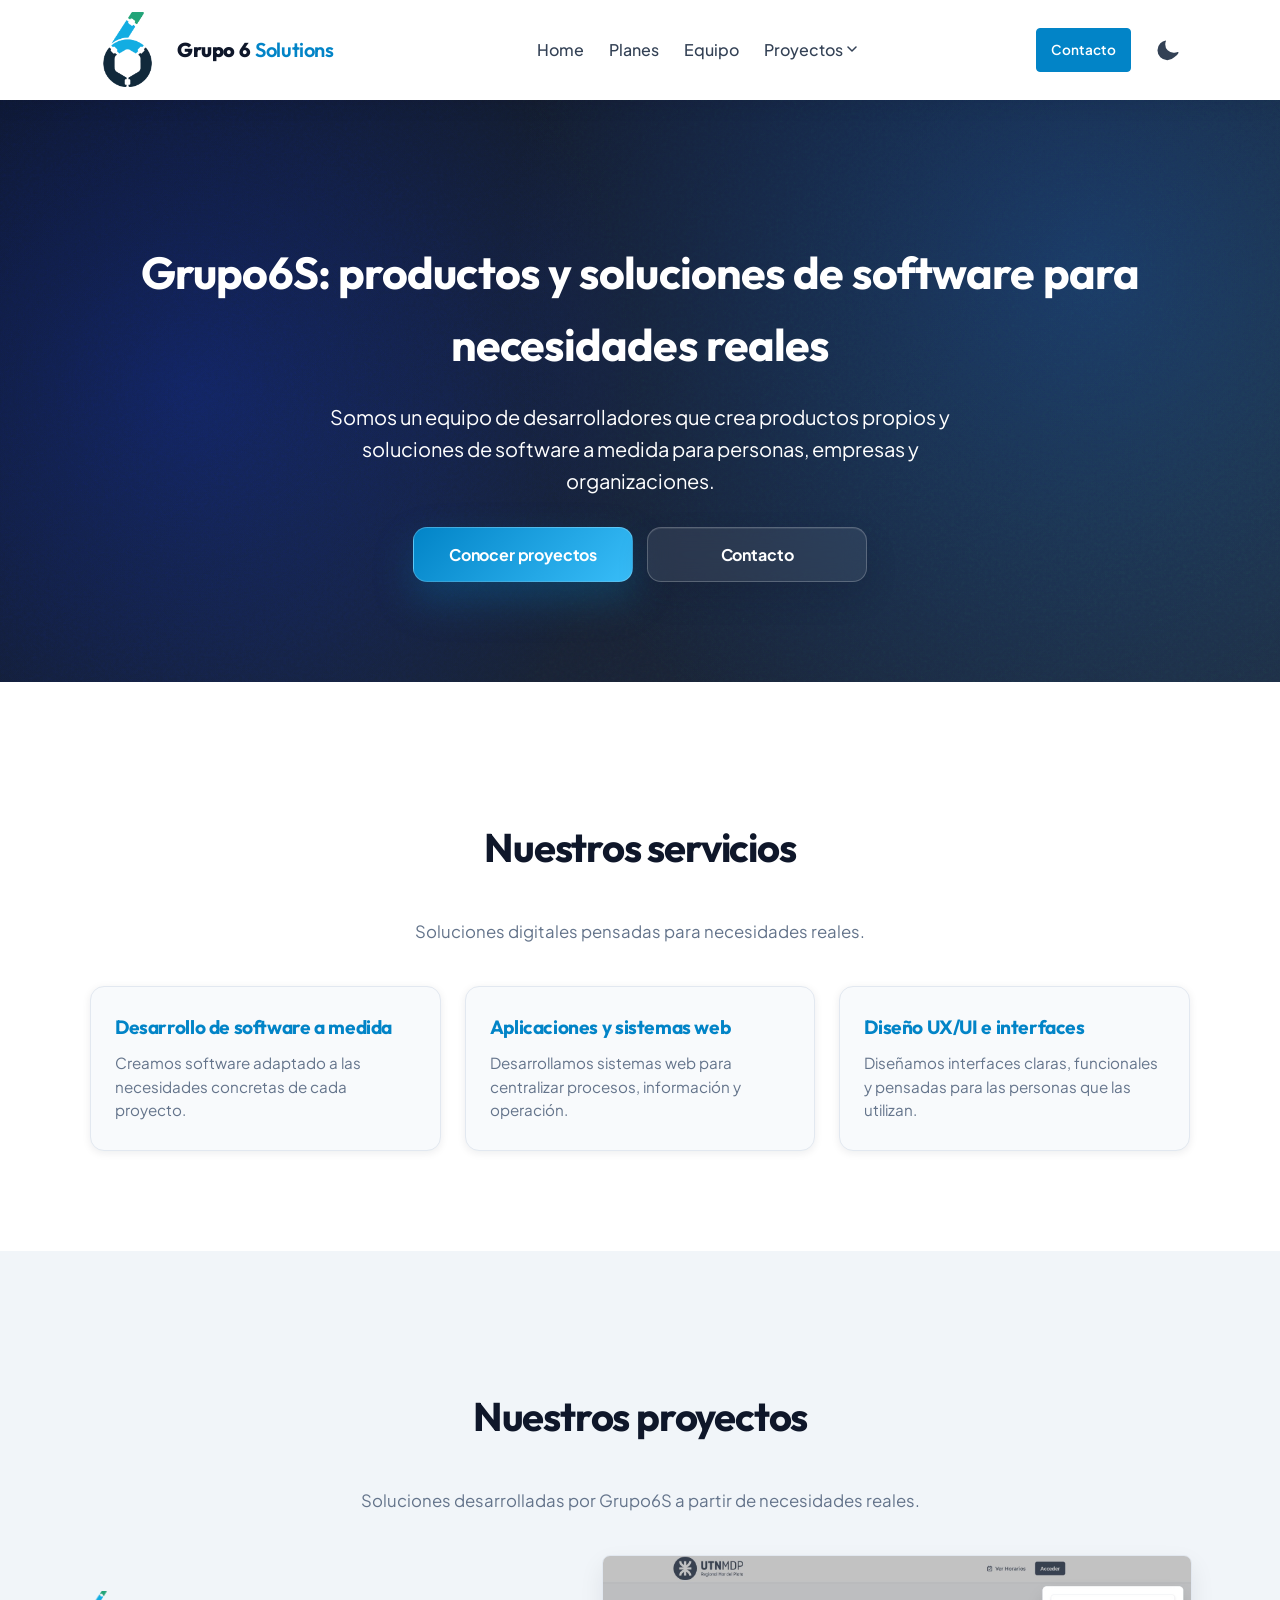
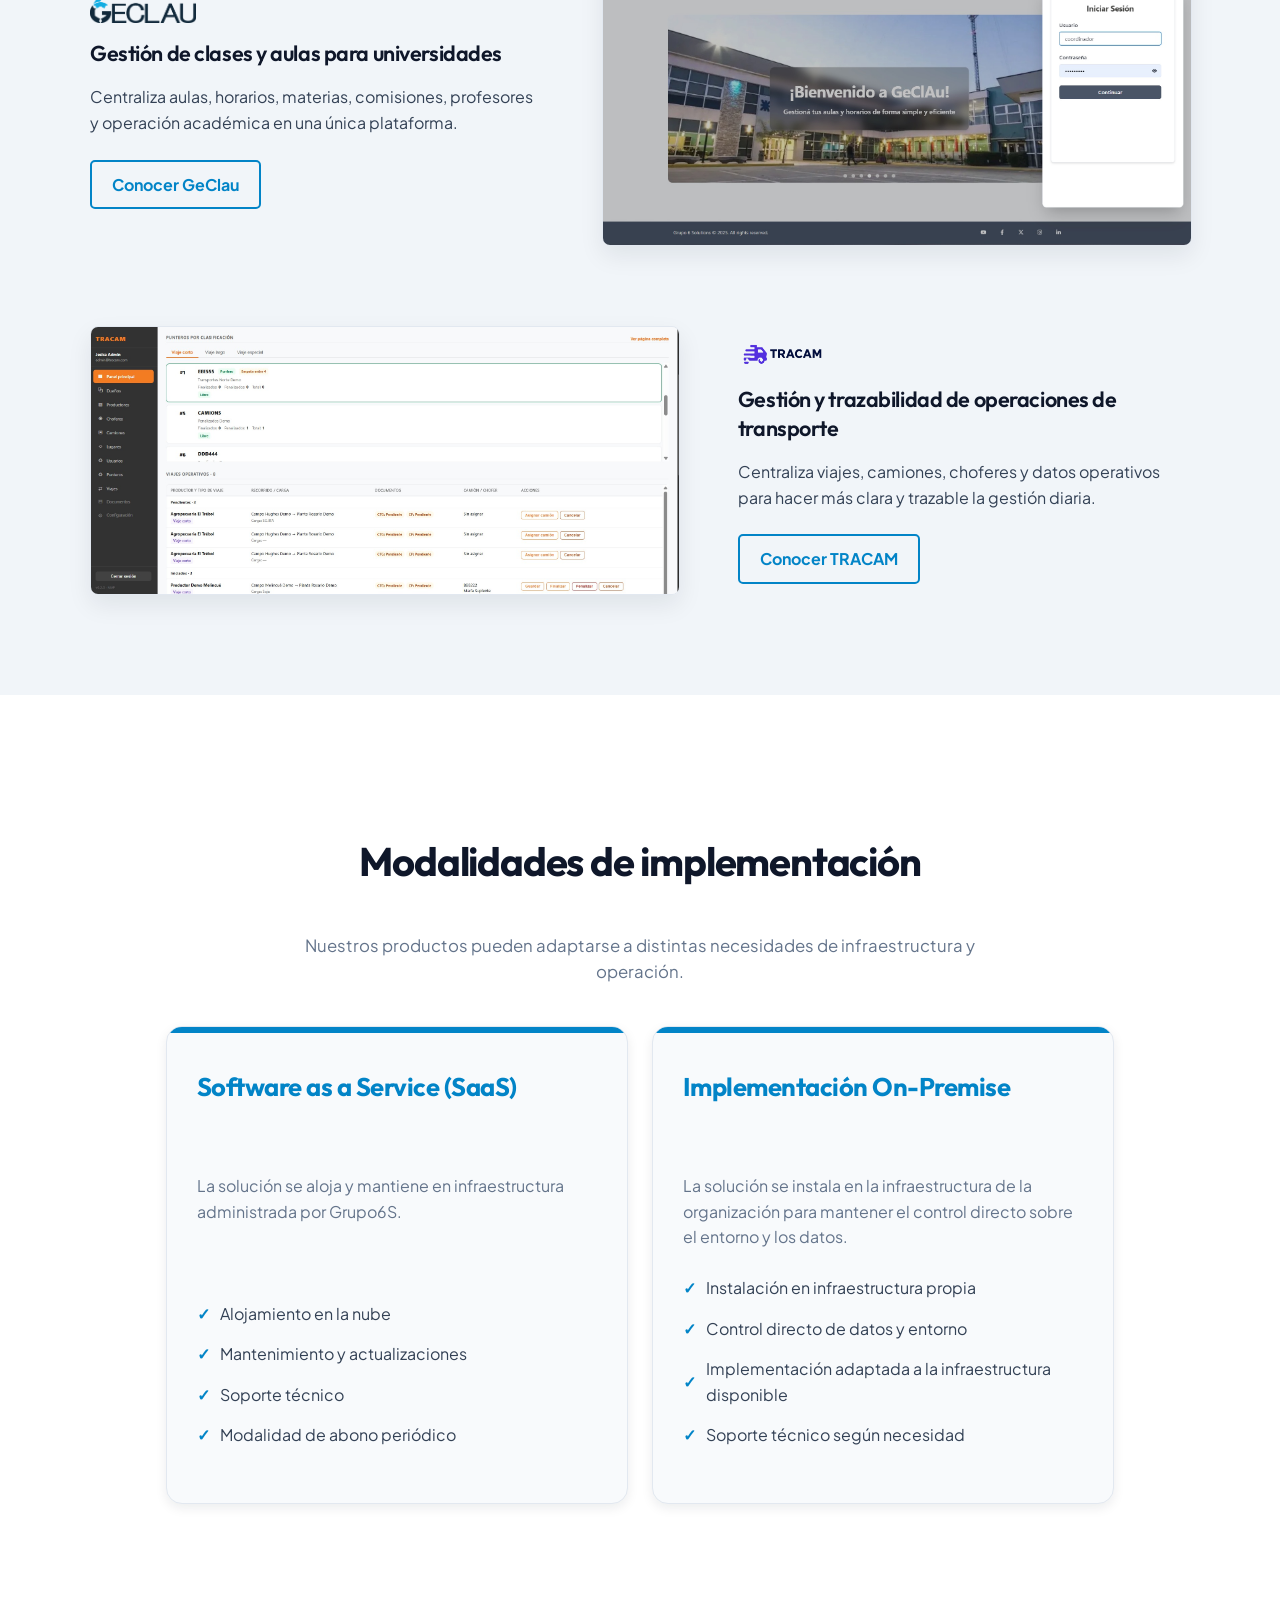
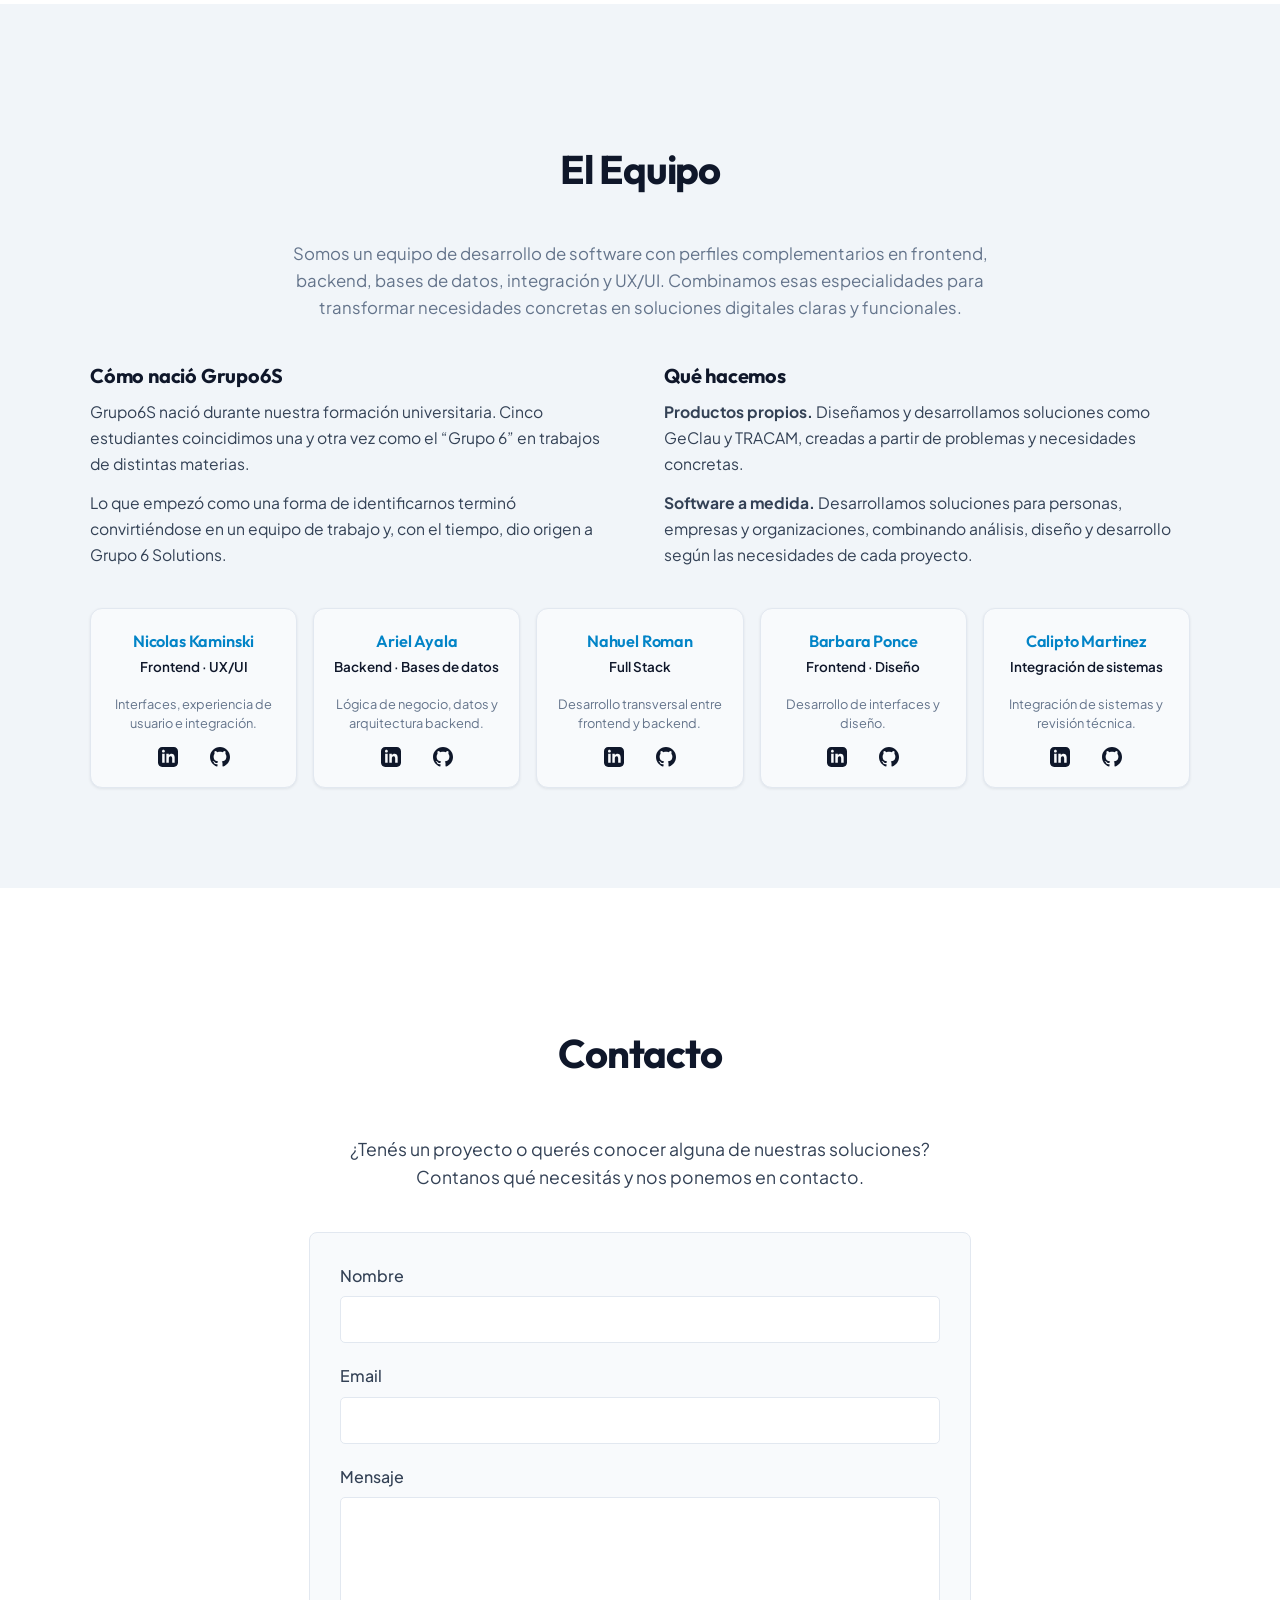
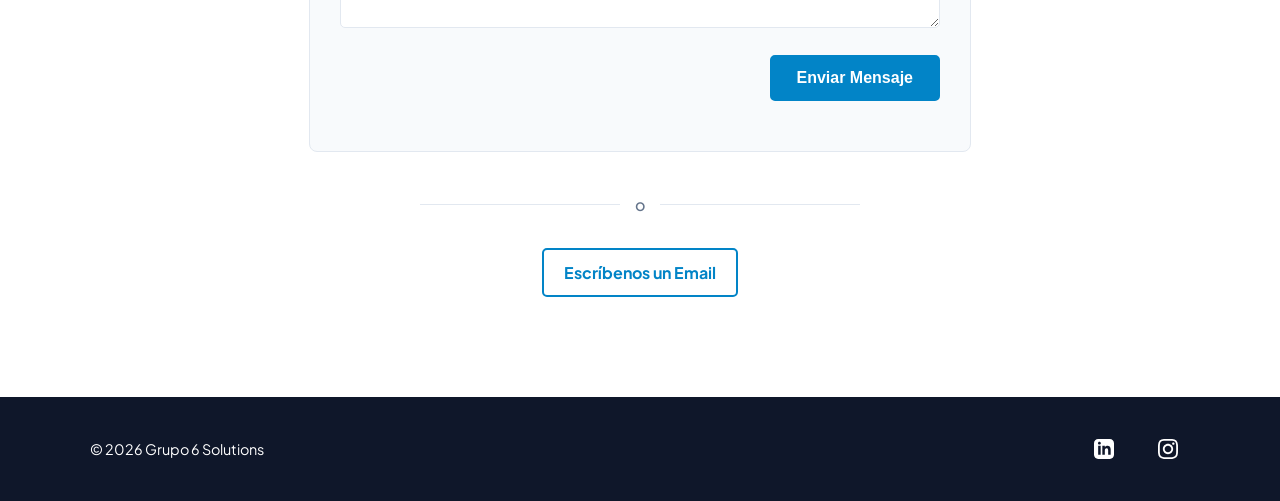
==== commit 857900d3: "style(equipo): estructurar cards de integrantes en bloques de identidad y detalle" ====
--- a/index.html
+++ b/index.html
@@ -393,199 +393,263 @@
         <div class="container">
           <h2>El Equipo</h2>
           <p class="section-lead">
-            Somos un equipo de desarrolladores de software con perfiles
+            Somos un equipo de desarrollo de software con perfiles
             complementarios en frontend, backend, bases de datos, integración y
-            diseño de experiencia de usuario.
+            UX/UI. Combinamos esas especialidades para transformar necesidades
+            concretas en soluciones digitales claras y funcionales.
           </p>
+
+          <div class="equipo-editorial">
+            <div class="equipo-editorial-bloque">
+              <h3>Cómo nació Grupo6S</h3>
+              <p>
+                Grupo6S nació durante nuestra formación universitaria. Cinco
+                estudiantes coincidimos una y otra vez como el “Grupo 6” en
+                trabajos de distintas materias.
+              </p>
+              <p>
+                Lo que empezó como una forma de identificarnos terminó
+                convirtiéndose en un equipo de trabajo y, con el tiempo, dio
+                origen a Grupo 6 Solutions.
+              </p>
+            </div>
+            <div class="equipo-editorial-bloque">
+              <h3>Qué hacemos</h3>
+              <p>
+                <strong>Productos propios.</strong> Diseñamos y desarrollamos
+                soluciones como GeClau y TRACAM, creadas a partir de problemas y
+                necesidades concretas.
+              </p>
+              <p>
+                <strong>Software a medida.</strong> Desarrollamos soluciones
+                para personas, empresas y organizaciones, combinando análisis,
+                diseño y desarrollo según las necesidades de cada proyecto.
+              </p>
+            </div>
+          </div>
+
           <div class="equipo-grid">
             <div class="miembro">
-              <h3>Nicolas Kaminski</h3>
-              <p>Desarrollador Frontend, Diseñador UI/UX</p>
-              <div class="social-links">
-                <a
-                  href="https://www.linkedin.com/in/nkaminski-profile/"
-                  target="_blank"
-                  rel="noopener noreferrer"
-                  aria-label="LinkedIn de Nicolas Kaminski"
-                >
-                  <svg
-                    xmlns="http://www.w3.org/2000/svg"
-                    viewBox="0 0 24 24"
-                    fill="currentColor"
-                  >
-                    <path
-                      d="M19 0h-14c-2.761 0-5 2.239-5 5v14c0 2.761 2.239 5 5 5h14c2.762 0 5-2.239 5-5v-14c0-2.761-2.238-5-5-5zm-11 19h-3v-11h3v11zm-1.5-12.268c-.966 0-1.75-.79-1.75-1.764s.784-1.764 1.75-1.764 1.75.79 1.75 1.764-.783 1.764-1.75 1.764zm13.5 12.268h-3v-5.604c0-3.368-4-3.113-4 0v5.604h-3v-11h3v1.765c1.396-2.586 7-2.777 7 2.476v6.759z"
-                    />
-                  </svg>
-                </a>
-                <a
-                  href="https://github.com/nicoKaminski"
-                  target="_blank"
-                  rel="noopener noreferrer"
-                  aria-label="GitHub de Nicolas Kaminski"
-                >
-                  <svg
-                    xmlns="http://www.w3.org/2000/svg"
-                    viewBox="0 0 24 24"
-                    fill="currentColor"
-                  >
-                    <path
-                      d="M12 0c-6.626 0-12 5.373-12 12 0 5.302 3.438 9.8 8.207 11.387.599.111.793-.261.793-.577v-2.234c-3.338.726-4.033-1.416-4.033-1.416-.546-1.387-1.333-1.756-1.333-1.756-1.089-.745.083-.729.083-.729 1.205.084 1.839 1.237 1.839 1.237 1.07 1.834 2.807 1.304 3.492.997.108-.775.418-1.305.762-1.604-2.665-.305-5.467-1.334-5.467-5.931 0-1.311.469-2.381 1.236-3.221-.124-.303-.535-1.524.117-3.176 0 0 1.008-.322 3.301 1.23.957-.266 1.983-.399 3.003-.404 1.02.005 2.047.138 3.006.404 2.291-1.552 3.297-1.23 3.297-1.23.653 1.653.242 2.874.118 3.176.77.84 1.235 1.91 1.235 3.221 0 4.609-2.807 5.624-5.479 5.921.43.372.823 1.102.823 2.222v3.293c0 .319.192.694.801.576 4.765-1.589 8.199-6.086 8.199-11.386 0-6.627-5.373-12-12-12z"
-                    />
-                  </svg>
-                </a>
+              <div class="miembro-identidad">
+                <h3>Nicolas Kaminski</h3>
+                <p class="miembro-rol">Frontend · UX/UI</p>
+              </div>
+              <div class="miembro-detalle">
+                <p class="miembro-desc">
+                  Interfaces, experiencia de usuario e integración.
+                </p>
+                <div class="social-links">
+                  <a
+                    href="https://www.linkedin.com/in/nkaminski-profile/"
+                    target="_blank"
+                    rel="noopener noreferrer"
+                    aria-label="LinkedIn de Nicolas Kaminski"
+                  >
+                    <svg
+                      xmlns="http://www.w3.org/2000/svg"
+                      viewBox="0 0 24 24"
+                      fill="currentColor"
+                    >
+                      <path
+                        d="M19 0h-14c-2.761 0-5 2.239-5 5v14c0 2.761 2.239 5 5 5h14c2.762 0 5-2.239 5-5v-14c0-2.761-2.238-5-5-5zm-11 19h-3v-11h3v11zm-1.5-12.268c-.966 0-1.75-.79-1.75-1.764s.784-1.764 1.75-1.764 1.75.79 1.75 1.764-.783 1.764-1.75 1.764zm13.5 12.268h-3v-5.604c0-3.368-4-3.113-4 0v5.604h-3v-11h3v1.765c1.396-2.586 7-2.777 7 2.476v6.759z"
+                      />
+                    </svg>
+                  </a>
+                  <a
+                    href="https://github.com/nicoKaminski"
+                    target="_blank"
+                    rel="noopener noreferrer"
+                    aria-label="GitHub de Nicolas Kaminski"
+                  >
+                    <svg
+                      xmlns="http://www.w3.org/2000/svg"
+                      viewBox="0 0 24 24"
+                      fill="currentColor"
+                    >
+                      <path
+                        d="M12 0c-6.626 0-12 5.373-12 12 0 5.302 3.438 9.8 8.207 11.387.599.111.793-.261.793-.577v-2.234c-3.338.726-4.033-1.416-4.033-1.416-.546-1.387-1.333-1.756-1.333-1.756-1.089-.745.083-.729.083-.729 1.205.084 1.839 1.237 1.839 1.237 1.07 1.834 2.807 1.304 3.492.997.108-.775.418-1.305.762-1.604-2.665-.305-5.467-1.334-5.467-5.931 0-1.311.469-2.381 1.236-3.221-.124-.303-.535-1.524.117-3.176 0 0 1.008-.322 3.301 1.23.957-.266 1.983-.399 3.003-.404 1.02.005 2.047.138 3.006.404 2.291-1.552 3.297-1.23 3.297-1.23.653 1.653.242 2.874.118 3.176.77.84 1.235 1.91 1.235 3.221 0 4.609-2.807 5.624-5.479 5.921.43.372.823 1.102.823 2.222v3.293c0 .319.192.694.801.576 4.765-1.589 8.199-6.086 8.199-11.386 0-6.627-5.373-12-12-12z"
+                      />
+                    </svg>
+                  </a>
+                </div>
               </div>
             </div>
             <div class="miembro">
-              <h3>Ariel Ayala</h3>
-              <p>Desarrollador Backend, Diseñador de Base de Datos</p>
-              <div class="social-links">
-                <a
-                  href="https://www.linkedin.com/in/ariel-ayala-49006823a/"
-                  target="_blank"
-                  rel="noopener noreferrer"
-                  aria-label="LinkedIn de Ariel Ayala"
-                >
-                  <svg
-                    xmlns="http://www.w3.org/2000/svg"
-                    viewBox="0 0 24 24"
-                    fill="currentColor"
-                  >
-                    <path
-                      d="M19 0h-14c-2.761 0-5 2.239-5 5v14c0 2.761 2.239 5 5 5h14c2.762 0 5-2.239 5-5v-14c0-2.761-2.238-5-5-5zm-11 19h-3v-11h3v11zm-1.5-12.268c-.966 0-1.75-.79-1.75-1.764s.784-1.764 1.75-1.764 1.75.79 1.75 1.764-.783 1.764-1.75 1.764zm13.5 12.268h-3v-5.604c0-3.368-4-3.113-4 0v5.604h-3v-11h3v1.765c1.396-2.586 7-2.777 7 2.476v6.759z"
-                    />
-                  </svg>
-                </a>
-                <a
-                  href="https://github.com/ariel7171"
-                  target="_blank"
-                  rel="noopener noreferrer"
-                  aria-label="GitHub de Ariel Ayala"
-                >
-                  <svg
-                    xmlns="http://www.w3.org/2000/svg"
-                    viewBox="0 0 24 24"
-                    fill="currentColor"
-                  >
-                    <path
-                      d="M12 0c-6.626 0-12 5.373-12 12 0 5.302 3.438 9.8 8.207 11.387.599.111.793-.261.793-.577v-2.234c-3.338.726-4.033-1.416-4.033-1.416-.546-1.387-1.333-1.756-1.333-1.756-1.089-.745.083-.729.083-.729 1.205.084 1.839 1.237 1.839 1.237 1.07 1.834 2.807 1.304 3.492.997.108-.775.418-1.305.762-1.604-2.665-.305-5.467-1.334-5.467-5.931 0-1.311.469-2.381 1.236-3.221-.124-.303-.535-1.524.117-3.176 0 0 1.008-.322 3.301 1.23.957-.266 1.983-.399 3.003-.404 1.02.005 2.047.138 3.006.404 2.291-1.552 3.297-1.23 3.297-1.23.653 1.653.242 2.874.118 3.176.77.84 1.235 1.91 1.235 3.221 0 4.609-2.807 5.624-5.479 5.921.43.372.823 1.102.823 2.222v3.293c0 .319.192.694.801.576 4.765-1.589 8.199-6.086 8.199-11.386 0-6.627-5.373-12-12-12z"
-                    />
-                  </svg>
-                </a>
+              <div class="miembro-identidad">
+                <h3>Ariel Ayala</h3>
+                <p class="miembro-rol">Backend · Bases de datos</p>
+              </div>
+              <div class="miembro-detalle">
+                <p class="miembro-desc">
+                  Lógica de negocio, datos y arquitectura backend.
+                </p>
+                <div class="social-links">
+                  <a
+                    href="https://www.linkedin.com/in/ariel-ayala-49006823a/"
+                    target="_blank"
+                    rel="noopener noreferrer"
+                    aria-label="LinkedIn de Ariel Ayala"
+                  >
+                    <svg
+                      xmlns="http://www.w3.org/2000/svg"
+                      viewBox="0 0 24 24"
+                      fill="currentColor"
+                    >
+                      <path
+                        d="M19 0h-14c-2.761 0-5 2.239-5 5v14c0 2.761 2.239 5 5 5h14c2.762 0 5-2.239 5-5v-14c0-2.761-2.238-5-5-5zm-11 19h-3v-11h3v11zm-1.5-12.268c-.966 0-1.75-.79-1.75-1.764s.784-1.764 1.75-1.764 1.75.79 1.75 1.764-.783 1.764-1.75 1.764zm13.5 12.268h-3v-5.604c0-3.368-4-3.113-4 0v5.604h-3v-11h3v1.765c1.396-2.586 7-2.777 7 2.476v6.759z"
+                      />
+                    </svg>
+                  </a>
+                  <a
+                    href="https://github.com/ariel7171"
+                    target="_blank"
+                    rel="noopener noreferrer"
+                    aria-label="GitHub de Ariel Ayala"
+                  >
+                    <svg
+                      xmlns="http://www.w3.org/2000/svg"
+                      viewBox="0 0 24 24"
+                      fill="currentColor"
+                    >
+                      <path
+                        d="M12 0c-6.626 0-12 5.373-12 12 0 5.302 3.438 9.8 8.207 11.387.599.111.793-.261.793-.577v-2.234c-3.338.726-4.033-1.416-4.033-1.416-.546-1.387-1.333-1.756-1.333-1.756-1.089-.745.083-.729.083-.729 1.205.084 1.839 1.237 1.839 1.237 1.07 1.834 2.807 1.304 3.492.997.108-.775.418-1.305.762-1.604-2.665-.305-5.467-1.334-5.467-5.931 0-1.311.469-2.381 1.236-3.221-.124-.303-.535-1.524.117-3.176 0 0 1.008-.322 3.301 1.23.957-.266 1.983-.399 3.003-.404 1.02.005 2.047.138 3.006.404 2.291-1.552 3.297-1.23 3.297-1.23.653 1.653.242 2.874.118 3.176.77.84 1.235 1.91 1.235 3.221 0 4.609-2.807 5.624-5.479 5.921.43.372.823 1.102.823 2.222v3.293c0 .319.192.694.801.576 4.765-1.589 8.199-6.086 8.199-11.386 0-6.627-5.373-12-12-12z"
+                      />
+                    </svg>
+                  </a>
+                </div>
               </div>
             </div>
             <div class="miembro">
-              <h3>Barbara Ponce</h3>
-              <p>Desarrolladora Frontend, Colaboradora de Diseño</p>
-              <div class="social-links">
-                <a
-                  href="https://www.linkedin.com/in/b%C3%A1rbara-ponce/"
-                  target="_blank"
-                  rel="noopener noreferrer"
-                  aria-label="LinkedIn de Barbara Ponce"
-                >
-                  <svg
-                    xmlns="http://www.w3.org/2000/svg"
-                    viewBox="0 0 24 24"
-                    fill="currentColor"
-                  >
-                    <path
-                      d="M19 0h-14c-2.761 0-5 2.239-5 5v14c0 2.761 2.239 5 5 5h14c2.762 0 5-2.239 5-5v-14c0-2.761-2.238-5-5-5zm-11 19h-3v-11h3v11zm-1.5-12.268c-.966 0-1.75-.79-1.75-1.764s.784-1.764 1.75-1.764 1.75.79 1.75 1.764-.783 1.764-1.75 1.764zm13.5 12.268h-3v-5.604c0-3.368-4-3.113-4 0v5.604h-3v-11h3v1.765c1.396-2.586 7-2.777 7 2.476v6.759z"
-                    />
-                  </svg>
-                </a>
-                <a
-                  href="https://github.com/barbaraponce93"
-                  target="_blank"
-                  rel="noopener noreferrer"
-                  aria-label="GitHub de Barbara Ponce"
-                >
-                  <svg
-                    xmlns="http://www.w3.org/2000/svg"
-                    viewBox="0 0 24 24"
-                    fill="currentColor"
-                  >
-                    <path
-                      d="M12 0c-6.626 0-12 5.373-12 12 0 5.302 3.438 9.8 8.207 11.387.599.111.793-.261.793-.577v-2.234c-3.338.726-4.033-1.416-4.033-1.416-.546-1.387-1.333-1.756-1.333-1.756-1.089-.745.083-.729.083-.729 1.205.084 1.839 1.237 1.839 1.237 1.07 1.834 2.807 1.304 3.492.997.108-.775.418-1.305.762-1.604-2.665-.305-5.467-1.334-5.467-5.931 0-1.311.469-2.381 1.236-3.221-.124-.303-.535-1.524.117-3.176 0 0 1.008-.322 3.301 1.23.957-.266 1.983-.399 3.003-.404 1.02.005 2.047.138 3.006.404 2.291-1.552 3.297-1.23 3.297-1.23.653 1.653.242 2.874.118 3.176.77.84 1.235 1.91 1.235 3.221 0 4.609-2.807 5.624-5.479 5.921.43.372.823 1.102.823 2.222v3.293c0 .319.192.694.801.576 4.765-1.589 8.199-6.086 8.199-11.386 0-6.627-5.373-12-12-12z"
-                    />
-                  </svg>
-                </a>
+              <div class="miembro-identidad">
+                <h3>Nahuel Roman</h3>
+                <p class="miembro-rol">Full Stack</p>
+              </div>
+              <div class="miembro-detalle">
+                <p class="miembro-desc">
+                  Desarrollo transversal entre frontend y backend.
+                </p>
+                <div class="social-links">
+                  <a
+                    href="https://www.linkedin.com/in/nahuel-roman-168320287/"
+                    target="_blank"
+                    rel="noopener noreferrer"
+                    aria-label="LinkedIn de Nahuel Roman"
+                  >
+                    <svg
+                      xmlns="http://www.w3.org/2000/svg"
+                      viewBox="0 0 24 24"
+                      fill="currentColor"
+                    >
+                      <path
+                        d="M19 0h-14c-2.761 0-5 2.239-5 5v14c0 2.761 2.239 5 5 5h14c2.762 0 5-2.239 5-5v-14c0-2.761-2.238-5-5-5zm-11 19h-3v-11h3v11zm-1.5-12.268c-.966 0-1.75-.79-1.75-1.764s.784-1.764 1.75-1.764 1.75.79 1.75 1.764-.783 1.764-1.75 1.764zm13.5 12.268h-3v-5.604c0-3.368-4-3.113-4 0v5.604h-3v-11h3v1.765c1.396-2.586 7-2.777 7 2.476v6.759z"
+                      />
+                    </svg>
+                  </a>
+                  <a
+                    href="https://github.com/NahuelRoman1990"
+                    target="_blank"
+                    rel="noopener noreferrer"
+                    aria-label="GitHub de Nahuel Roman"
+                  >
+                    <svg
+                      xmlns="http://www.w3.org/2000/svg"
+                      viewBox="0 0 24 24"
+                      fill="currentColor"
+                    >
+                      <path
+                        d="M12 0c-6.626 0-12 5.373-12 12 0 5.302 3.438 9.8 8.207 11.387.599.111.793-.261.793-.577v-2.234c-3.338.726-4.033-1.416-4.033-1.416-.546-1.387-1.333-1.756-1.333-1.756-1.089-.745.083-.729.083-.729 1.205.084 1.839 1.237 1.839 1.237 1.07 1.834 2.807 1.304 3.492.997.108-.775.418-1.305.762-1.604-2.665-.305-5.467-1.334-5.467-5.931 0-1.311.469-2.381 1.236-3.221-.124-.303-.535-1.524.117-3.176 0 0 1.008-.322 3.301 1.23.957-.266 1.983-.399 3.003-.404 1.02.005 2.047.138 3.006.404 2.291-1.552 3.297-1.23 3.297-1.23.653 1.653.242 2.874.118 3.176.77.84 1.235 1.91 1.235 3.221 0 4.609-2.807 5.624-5.479 5.921.43.372.823 1.102.823 2.222v3.293c0 .319.192.694.801.576 4.765-1.589 8.199-6.086 8.199-11.386 0-6.627-5.373-12-12-12z"
+                      />
+                    </svg>
+                  </a>
+                </div>
               </div>
             </div>
             <div class="miembro">
-              <h3>Nahuel Roman</h3>
-              <p>Desarrollador Fullstack, Colaborador Versátil</p>
-              <div class="social-links">
-                <a
-                  href="https://www.linkedin.com/in/nahuel-roman-168320287/"
-                  target="_blank"
-                  rel="noopener noreferrer"
-                  aria-label="LinkedIn de Nahuel Roman"
-                >
-                  <svg
-                    xmlns="http://www.w3.org/2000/svg"
-                    viewBox="0 0 24 24"
-                    fill="currentColor"
-                  >
-                    <path
-                      d="M19 0h-14c-2.761 0-5 2.239-5 5v14c0 2.761 2.239 5 5 5h14c2.762 0 5-2.239 5-5v-14c0-2.761-2.238-5-5-5zm-11 19h-3v-11h3v11zm-1.5-12.268c-.966 0-1.75-.79-1.75-1.764s.784-1.764 1.75-1.764 1.75.79 1.75 1.764-.783 1.764-1.75 1.764zm13.5 12.268h-3v-5.604c0-3.368-4-3.113-4 0v5.604h-3v-11h3v1.765c1.396-2.586 7-2.777 7 2.476v6.759z"
-                    />
-                  </svg>
-                </a>
-                <a
-                  href="https://github.com/NahuelRoman1990"
-                  target="_blank"
-                  rel="noopener noreferrer"
-                  aria-label="GitHub de Nahuel Roman"
-                >
-                  <svg
-                    xmlns="http://www.w3.org/2000/svg"
-                    viewBox="0 0 24 24"
-                    fill="currentColor"
-                  >
-                    <path
-                      d="M12 0c-6.626 0-12 5.373-12 12 0 5.302 3.438 9.8 8.207 11.387.599.111.793-.261.793-.577v-2.234c-3.338.726-4.033-1.416-4.033-1.416-.546-1.387-1.333-1.756-1.333-1.756-1.089-.745.083-.729.083-.729 1.205.084 1.839 1.237 1.839 1.237 1.07 1.834 2.807 1.304 3.492.997.108-.775.418-1.305.762-1.604-2.665-.305-5.467-1.334-5.467-5.931 0-1.311.469-2.381 1.236-3.221-.124-.303-.535-1.524.117-3.176 0 0 1.008-.322 3.301 1.23.957-.266 1.983-.399 3.003-.404 1.02.005 2.047.138 3.006.404 2.291-1.552 3.297-1.23 3.297-1.23.653 1.653.242 2.874.118 3.176.77.84 1.235 1.91 1.235 3.221 0 4.609-2.807 5.624-5.479 5.921.43.372.823 1.102.823 2.222v3.293c0 .319.192.694.801.576 4.765-1.589 8.199-6.086 8.199-11.386 0-6.627-5.373-12-12-12z"
-                    />
-                  </svg>
-                </a>
+              <div class="miembro-identidad">
+                <h3>Barbara Ponce</h3>
+                <p class="miembro-rol">Frontend · Diseño</p>
+              </div>
+              <div class="miembro-detalle">
+                <p class="miembro-desc">Desarrollo de interfaces y diseño.</p>
+                <div class="social-links">
+                  <a
+                    href="https://www.linkedin.com/in/b%C3%A1rbara-ponce/"
+                    target="_blank"
+                    rel="noopener noreferrer"
+                    aria-label="LinkedIn de Barbara Ponce"
+                  >
+                    <svg
+                      xmlns="http://www.w3.org/2000/svg"
+                      viewBox="0 0 24 24"
+                      fill="currentColor"
+                    >
+                      <path
+                        d="M19 0h-14c-2.761 0-5 2.239-5 5v14c0 2.761 2.239 5 5 5h14c2.762 0 5-2.239 5-5v-14c0-2.761-2.238-5-5-5zm-11 19h-3v-11h3v11zm-1.5-12.268c-.966 0-1.75-.79-1.75-1.764s.784-1.764 1.75-1.764 1.75.79 1.75 1.764-.783 1.764-1.75 1.764zm13.5 12.268h-3v-5.604c0-3.368-4-3.113-4 0v5.604h-3v-11h3v1.765c1.396-2.586 7-2.777 7 2.476v6.759z"
+                      />
+                    </svg>
+                  </a>
+                  <a
+                    href="https://github.com/barbaraponce93"
+                    target="_blank"
+                    rel="noopener noreferrer"
+                    aria-label="GitHub de Barbara Ponce"
+                  >
+                    <svg
+                      xmlns="http://www.w3.org/2000/svg"
+                      viewBox="0 0 24 24"
+                      fill="currentColor"
+                    >
+                      <path
+                        d="M12 0c-6.626 0-12 5.373-12 12 0 5.302 3.438 9.8 8.207 11.387.599.111.793-.261.793-.577v-2.234c-3.338.726-4.033-1.416-4.033-1.416-.546-1.387-1.333-1.756-1.333-1.756-1.089-.745.083-.729.083-.729 1.205.084 1.839 1.237 1.839 1.237 1.07 1.834 2.807 1.304 3.492.997.108-.775.418-1.305.762-1.604-2.665-.305-5.467-1.334-5.467-5.931 0-1.311.469-2.381 1.236-3.221-.124-.303-.535-1.524.117-3.176 0 0 1.008-.322 3.301 1.23.957-.266 1.983-.399 3.003-.404 1.02.005 2.047.138 3.006.404 2.291-1.552 3.297-1.23 3.297-1.23.653 1.653.242 2.874.118 3.176.77.84 1.235 1.91 1.235 3.221 0 4.609-2.807 5.624-5.479 5.921.43.372.823 1.102.823 2.222v3.293c0 .319.192.694.801.576 4.765-1.589 8.199-6.086 8.199-11.386 0-6.627-5.373-12-12-12z"
+                      />
+                    </svg>
+                  </a>
+                </div>
               </div>
             </div>
             <div class="miembro">
-              <h3>Calipto Martinez</h3>
-              <p>Desarrollador Backend, Integrador de Sistemas</p>
-              <div class="social-links">
-                <a
-                  href="https://www.linkedin.com/in/calipto-martinez-4a2754276/"
-                  target="_blank"
-                  rel="noopener noreferrer"
-                  aria-label="LinkedIn de Calipto Martinez"
-                >
-                  <svg
-                    xmlns="http://www.w3.org/2000/svg"
-                    viewBox="0 0 24 24"
-                    fill="currentColor"
-                  >
-                    <path
-                      d="M19 0h-14c-2.761 0-5 2.239-5 5v14c0 2.761 2.239 5 5 5h14c2.762 0 5-2.239 5-5v-14c0-2.761-2.238-5-5-5zm-11 19h-3v-11h3v11zm-1.5-12.268c-.966 0-1.75-.79-1.75-1.764s.784-1.764 1.75-1.764 1.75.79 1.75 1.764-.783 1.764-1.75 1.764zm13.5 12.268h-3v-5.604c0-3.368-4-3.113-4 0v5.604h-3v-11h3v1.765c1.396-2.586 7-2.777 7 2.476v6.759z"
-                    />
-                  </svg>
-                </a>
-                <a
-                  href="https://github.com/calipto722"
-                  target="_blank"
-                  rel="noopener noreferrer"
-                  aria-label="GitHub de Calipto Martinez"
-                >
-                  <svg
-                    xmlns="http://www.w3.org/2000/svg"
-                    viewBox="0 0 24 24"
-                    fill="currentColor"
-                  >
-                    <path
-                      d="M12 0c-6.626 0-12 5.373-12 12 0 5.302 3.438 9.8 8.207 11.387.599.111.793-.261.793-.577v-2.234c-3.338.726-4.033-1.416-4.033-1.416-.546-1.387-1.333-1.756-1.333-1.756-1.089-.745.083-.729.083-.729 1.205.084 1.839 1.237 1.839 1.237 1.07 1.834 2.807 1.304 3.492.997.108-.775.418-1.305.762-1.604-2.665-.305-5.467-1.334-5.467-5.931 0-1.311.469-2.381 1.236-3.221-.124-.303-.535-1.524.117-3.176 0 0 1.008-.322 3.301 1.23.957-.266 1.983-.399 3.003-.404 1.02.005 2.047.138 3.006.404 2.291-1.552 3.297-1.23 3.297-1.23.653 1.653.242 2.874.118 3.176.77.84 1.235 1.91 1.235 3.221 0 4.609-2.807 5.624-5.479 5.921.43.372.823 1.102.823 2.222v3.293c0 .319.192.694.801.576 4.765-1.589 8.199-6.086 8.199-11.386 0-6.627-5.373-12-12-12z"
-                    />
-                  </svg>
-                </a>
+              <div class="miembro-identidad">
+                <h3>Calipto Martinez</h3>
+                <p class="miembro-rol">Integración de sistemas</p>
+              </div>
+              <div class="miembro-detalle">
+                <p class="miembro-desc">
+                  Integración de sistemas y revisión técnica.
+                </p>
+                <div class="social-links">
+                  <a
+                    href="https://www.linkedin.com/in/calipto-martinez-4a2754276/"
+                    target="_blank"
+                    rel="noopener noreferrer"
+                    aria-label="LinkedIn de Calipto Martinez"
+                  >
+                    <svg
+                      xmlns="http://www.w3.org/2000/svg"
+                      viewBox="0 0 24 24"
+                      fill="currentColor"
+                    >
+                      <path
+                        d="M19 0h-14c-2.761 0-5 2.239-5 5v14c0 2.761 2.239 5 5 5h14c2.762 0 5-2.239 5-5v-14c0-2.761-2.238-5-5-5zm-11 19h-3v-11h3v11zm-1.5-12.268c-.966 0-1.75-.79-1.75-1.764s.784-1.764 1.75-1.764 1.75.79 1.75 1.764-.783 1.764-1.75 1.764zm13.5 12.268h-3v-5.604c0-3.368-4-3.113-4 0v5.604h-3v-11h3v1.765c1.396-2.586 7-2.777 7 2.476v6.759z"
+                      />
+                    </svg>
+                  </a>
+                  <a
+                    href="https://github.com/calipto722"
+                    target="_blank"
+                    rel="noopener noreferrer"
+                    aria-label="GitHub de Calipto Martinez"
+                  >
+                    <svg
+                      xmlns="http://www.w3.org/2000/svg"
+                      viewBox="0 0 24 24"
+                      fill="currentColor"
+                    >
+                      <path
+                        d="M12 0c-6.626 0-12 5.373-12 12 0 5.302 3.438 9.8 8.207 11.387.599.111.793-.261.793-.577v-2.234c-3.338.726-4.033-1.416-4.033-1.416-.546-1.387-1.333-1.756-1.333-1.756-1.089-.745.083-.729.083-.729 1.205.084 1.839 1.237 1.839 1.237 1.07 1.834 2.807 1.304 3.492.997.108-.775.418-1.305.762-1.604-2.665-.305-5.467-1.334-5.467-5.931 0-1.311.469-2.381 1.236-3.221-.124-.303-.535-1.524.117-3.176 0 0 1.008-.322 3.301 1.23.957-.266 1.983-.399 3.003-.404 1.02.005 2.047.138 3.006.404 2.291-1.552 3.297-1.23 3.297-1.23.653 1.653.242 2.874.118 3.176.77.84 1.235 1.91 1.235 3.221 0 4.609-2.807 5.624-5.479 5.921.43.372.823 1.102.823 2.222v3.293c0 .319.192.694.801.576 4.765-1.589 8.199-6.086 8.199-11.386 0-6.627-5.373-12-12-12z"
+                      />
+                    </svg>
+                  </a>
+                </div>
               </div>
             </div>
           </div>
--- a/style.css
+++ b/style.css
@@ -253,7 +253,6 @@
   display: inline-flex;
 }
 
-
 .nav-controls {
   display: flex;
   align-items: center;
@@ -974,77 +973,164 @@
 }
 
 /* --- Sección Equipo --- */
+.equipo-editorial {
+  display: grid;
+  grid-template-columns: 1fr;
+  gap: 28px;
+  margin: 0 auto 36px auto;
+  text-align: left;
+}
+
+.equipo-editorial-bloque h3 {
+  font-size: 1.25rem;
+  font-weight: 700;
+  color: var(--color-secundario);
+  margin-top: 0;
+  margin-bottom: 10px;
+  letter-spacing: -0.01em;
+  line-height: 1.35;
+}
+
+.equipo-editorial-bloque p {
+  font-size: 0.98rem;
+  line-height: 1.65;
+  color: var(--color-texto);
+  margin: 0;
+}
+
+.equipo-editorial-bloque p + p {
+  margin-top: 14px;
+}
+
 .equipo-grid {
   display: grid;
-  grid-template-columns: repeat(auto-fit, minmax(280px, 1fr));
-  gap: 30px;
+  grid-template-columns: 1fr;
+  gap: 16px;
 }
 
 .miembro {
   background-color: var(--color-fondo-secundario);
-  padding: 25px;
-  border-radius: 16px;
+  padding: 22px 14px 8px 14px;
+  border-radius: 12px;
   text-align: center;
-  box-shadow: 0 4px 12px var(--color-sombra);
+  box-shadow: 0 1px 3px var(--color-sombra);
   border: 1px solid var(--color-borde);
+  display: flex;
+  flex-direction: column;
+  align-items: center;
+  justify-content: space-between;
   transition:
-    transform 0.35s cubic-bezier(0.16, 1, 0.3, 1),
-    box-shadow 0.35s cubic-bezier(0.16, 1, 0.3, 1),
-    border-color 0.35s ease;
+    transform 0.25s cubic-bezier(0.16, 1, 0.3, 1),
+    box-shadow 0.25s cubic-bezier(0.16, 1, 0.3, 1),
+    border-color 0.25s ease;
   position: relative;
-  overflow: hidden;
 }
 
 .miembro:hover,
 .miembro:active {
-  transform: translateY(-8px) scale(1.012);
-  box-shadow:
-    0 16px 30px var(--color-sombra),
-    0 0 0 1px var(--color-primario);
-  border-color: transparent;
+  transform: translateY(-2px);
+  box-shadow: 0 4px 12px var(--color-sombra);
+  border-color: var(--color-primario);
+}
+
+.miembro-identidad {
+  width: 100%;
 }
 
 .miembro h3 {
-  font-size: 1.3rem;
+  font-size: 1.02rem;
+  font-weight: 600;
   color: var(--color-primario);
-  margin-bottom: 5px;
-}
-
-.miembro p {
-  font-size: 1rem;
+  margin-top: 0;
+  margin-bottom: 6px;
+  line-height: 1.3;
+  letter-spacing: -0.01em;
+}
+
+.miembro .miembro-rol {
+  font-size: 0.84rem;
+  font-weight: 600;
+  color: var(--color-secundario);
+  line-height: 1.35;
+  margin: 0;
+  margin-bottom: 8px;
+}
+
+.miembro-detalle {
+  width: 100%;
+  margin-top: auto;
+  display: flex;
+  flex-direction: column;
+  align-items: center;
+}
+
+.miembro .miembro-desc {
+  font-size: 0.8rem;
+  font-weight: 400;
+  line-height: 1.5;
   color: var(--color-texto-secundario);
   margin: 0;
-  margin-bottom: 15px;
-  transition: color 0.3s ease;
+  margin-bottom: 2px;
 }
 
 .social-links {
   display: flex;
   justify-content: center;
-  gap: 20px;
+  gap: 8px;
 }
 
 .social-links a {
   text-decoration: none;
   color: var(--color-secundario);
-  transition: all 0.3s ease;
-
+  transition:
+    color 0.2s ease,
+    transform 0.2s ease;
   display: inline-flex;
   align-items: center;
   justify-content: center;
   min-width: 44px;
   min-height: 44px;
+  border-radius: 6px;
 }
 
 .social-links a:hover {
   color: var(--color-primario);
-  transform: scale(1.1);
+  transform: translateY(-1px);
 }
 
 .social-links svg {
-  width: 24px;
-  height: 24px;
-  transition: filter 0.3s ease;
+  width: 20px;
+  height: 20px;
+}
+
+@media (min-width: 540px) {
+  .equipo-grid {
+    grid-template-columns: repeat(2, 1fr);
+  }
+}
+
+@media (min-width: 768px) {
+  .equipo-editorial {
+    grid-template-columns: 1fr 1fr;
+    gap: 48px;
+    margin-bottom: 40px;
+  }
+
+  .equipo-grid {
+    grid-template-columns: repeat(3, 1fr);
+    gap: 18px;
+  }
+
+  .miembro {
+    min-height: 148px;
+  }
+}
+
+@media (min-width: 992px) {
+  .equipo-grid {
+    grid-template-columns: repeat(5, 1fr);
+    gap: 16px;
+  }
 }
 
 /* --- Sección Contacto --- */
@@ -1343,7 +1429,6 @@
   background-color: rgba(255, 255, 255, 0.05);
 }
 
-
 .dark-mode .nav-cta-button {
   background-color: transparent;
   color: var(--dm-primario);
@@ -1464,24 +1549,42 @@
   color: var(--dm-texto-secundario);
 }
 
+.dark-mode .equipo-editorial-bloque h3 {
+  color: var(--dm-secundario);
+}
+
+.dark-mode .equipo-editorial-bloque p {
+  color: var(--dm-texto);
+}
+
 .dark-mode .miembro {
   background-color: var(--dm-fondo-secundario);
-  box-shadow: 0 4px 12px var(--dm-sombra);
+  box-shadow: 0 1px 3px var(--dm-sombra);
   border: 1px solid var(--dm-borde);
 }
 
 .dark-mode .miembro:hover,
 .dark-mode .miembro:active {
-  box-shadow:
-    0 16px 30px var(--dm-sombra),
-    0 0 0 1px var(--dm-primario);
-}
-.dark-mode .miembro p {
-  color: var(--dm-texto);
-}
+  box-shadow: 0 4px 12px var(--dm-sombra);
+  border-color: var(--dm-primario);
+}
+
+.dark-mode .miembro h3 {
+  color: var(--dm-primario);
+}
+
+.dark-mode .miembro .miembro-rol {
+  color: var(--dm-secundario);
+}
+
+.dark-mode .miembro .miembro-desc {
+  color: var(--dm-texto-secundario);
+}
+
 .dark-mode .social-links a {
-  color: var(--color-blanco);
-}
+  color: var(--dm-secundario);
+}
+
 .dark-mode .social-links a:hover {
   color: var(--dm-primario);
 }
@@ -1615,6 +1718,15 @@
     width: auto;
   }
 
+  .nav-dropdown::after {
+    content: "";
+    position: absolute;
+    top: 100%;
+    left: -10px;
+    right: -10px;
+    height: 18px;
+  }
+
   .nav-dropdown-trigger {
     font-size: 1rem;
     font-weight: 500;
@@ -1640,8 +1752,20 @@
     opacity: 0;
     visibility: hidden;
     pointer-events: none;
-    transition: opacity 0.2s ease, transform 0.2s ease, visibility 0.2s ease;
+    transition:
+      opacity 0.2s ease 0.1s,
+      transform 0.2s ease 0.1s,
+      visibility 0.2s ease 0.1s;
     z-index: 1000;
+  }
+
+  .nav-dropdown-menu::before {
+    content: "";
+    position: absolute;
+    top: -22px;
+    left: 0;
+    right: 0;
+    height: 22px;
   }
 
   .nav-dropdown:hover .nav-dropdown-menu,
@@ -1651,6 +1775,7 @@
     visibility: visible;
     pointer-events: auto;
     transform: translateX(-50%) translateY(0);
+    transition-delay: 0s;
   }
 
   .nav-dropdown:hover .dropdown-icon,
@@ -1672,7 +1797,9 @@
     font-weight: 500;
     color: var(--color-texto);
     white-space: nowrap;
-    transition: background-color 0.2s ease, color 0.2s ease;
+    transition:
+      background-color 0.2s ease,
+      color 0.2s ease;
   }
 
   .nav-dropdown-menu a:hover,
@@ -1696,7 +1823,6 @@
     background-color: var(--dm-fondo);
     color: var(--dm-primario);
   }
-
 
   .hero {
     padding: 100px 0;
@@ -1940,6 +2066,17 @@
 
   .servicio-card:hover,
   .servicio-card:active {
+    transform: none !important;
+  }
+
+  .miembro,
+  .social-links a {
+    transition: none !important;
+  }
+
+  .miembro:hover,
+  .miembro:active,
+  .social-links a:hover {
     transform: none !important;
   }
 }
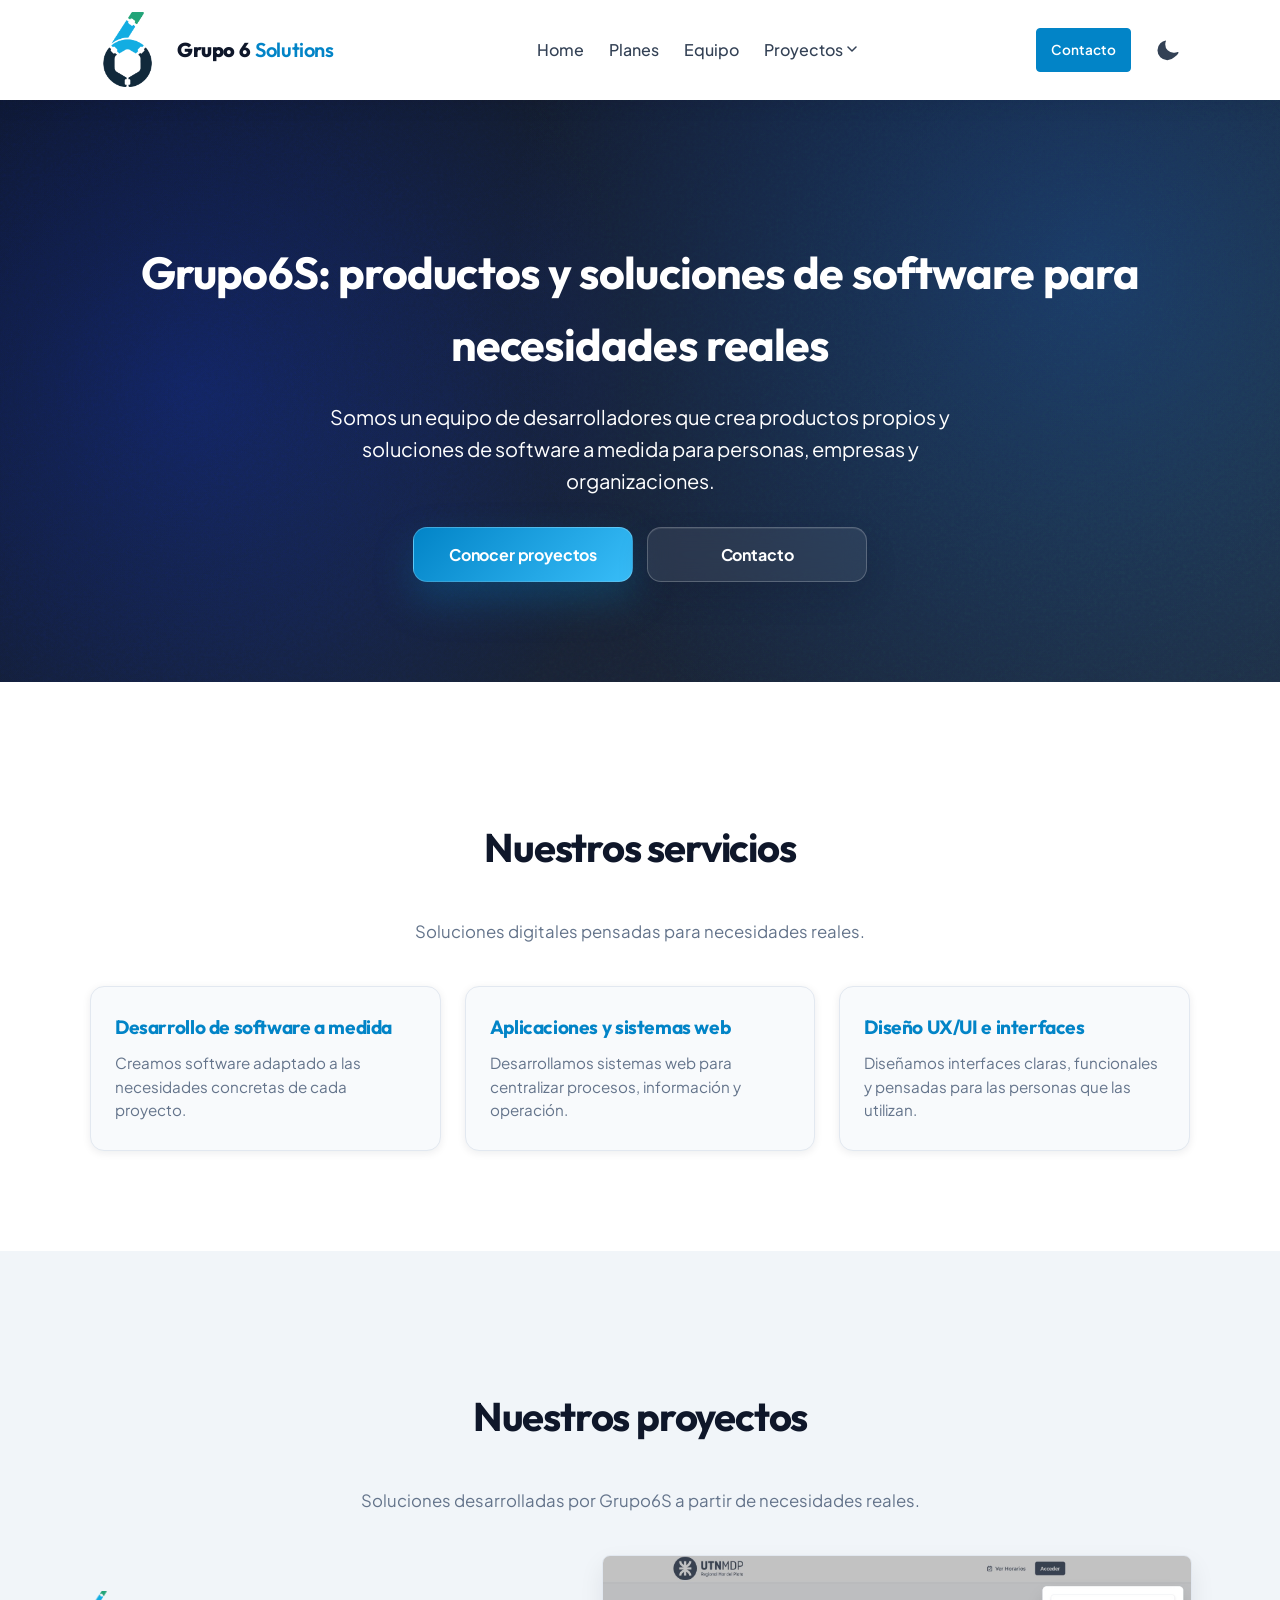
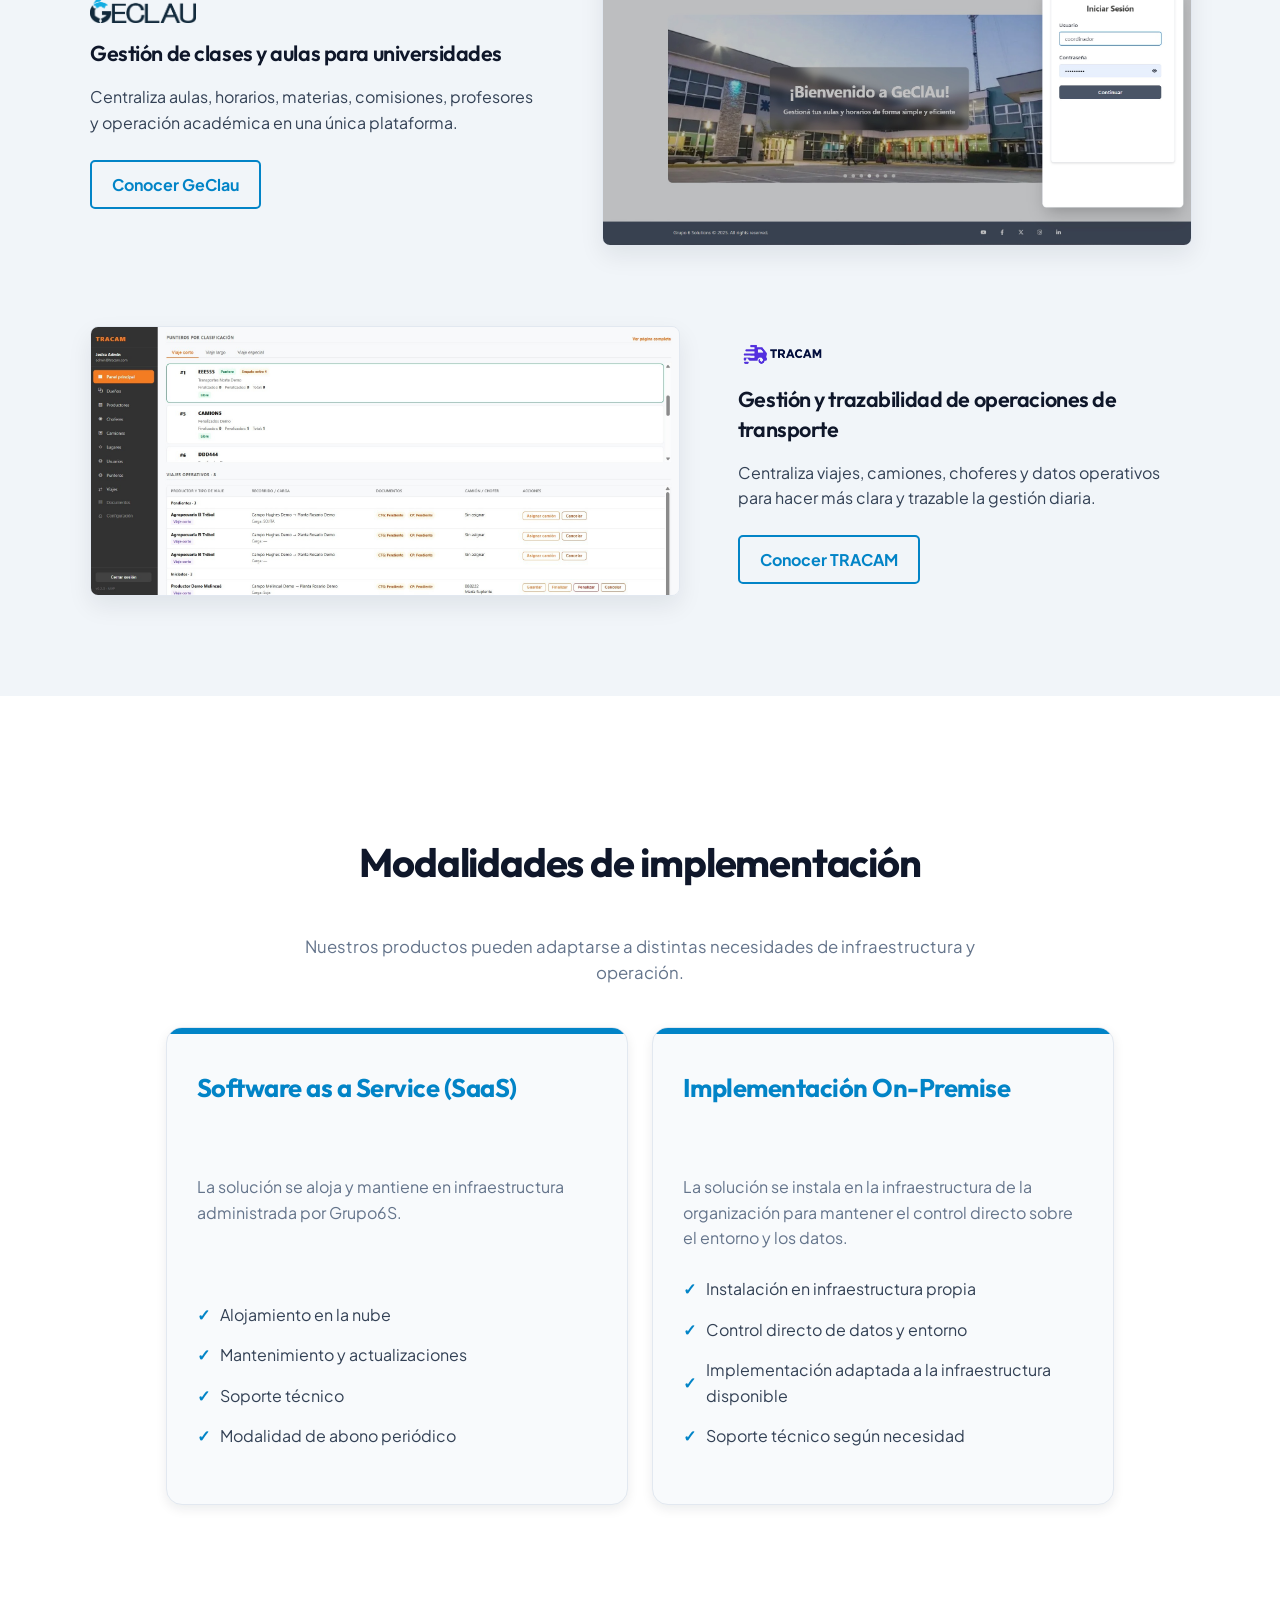
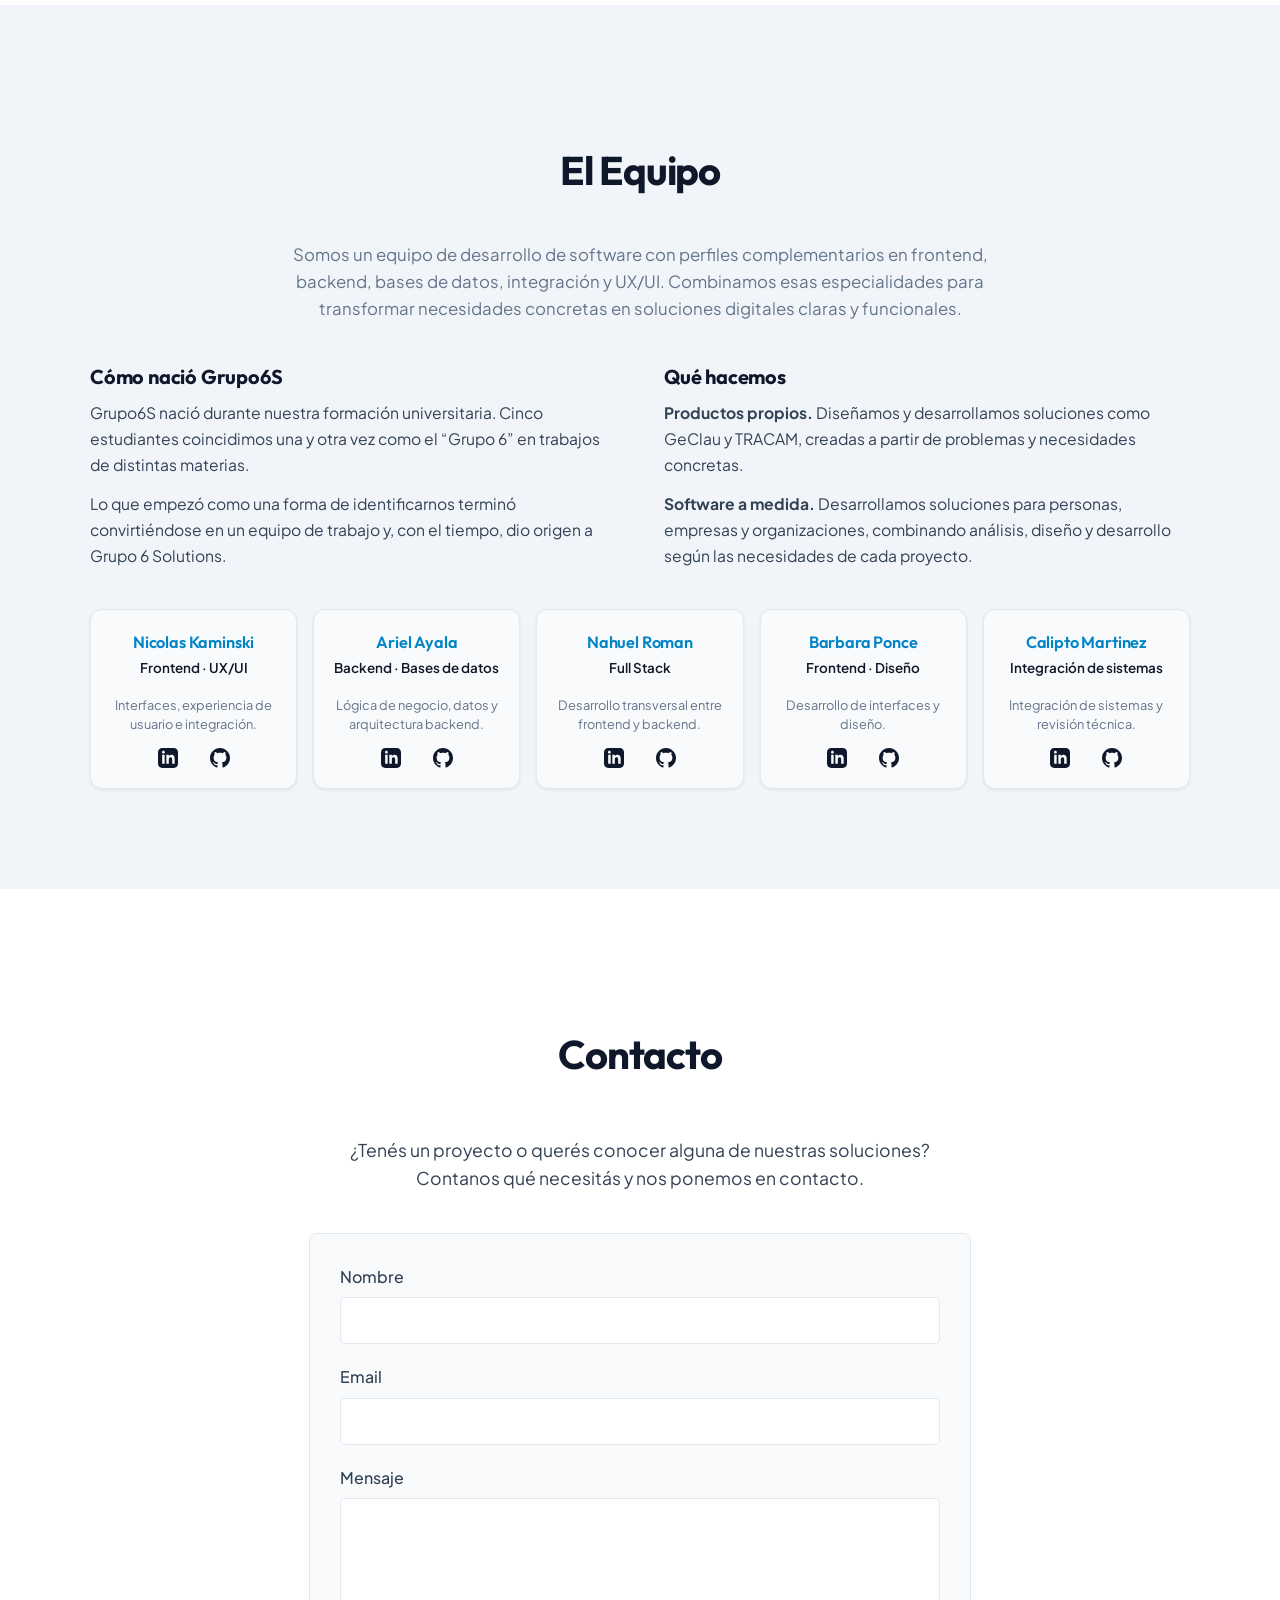
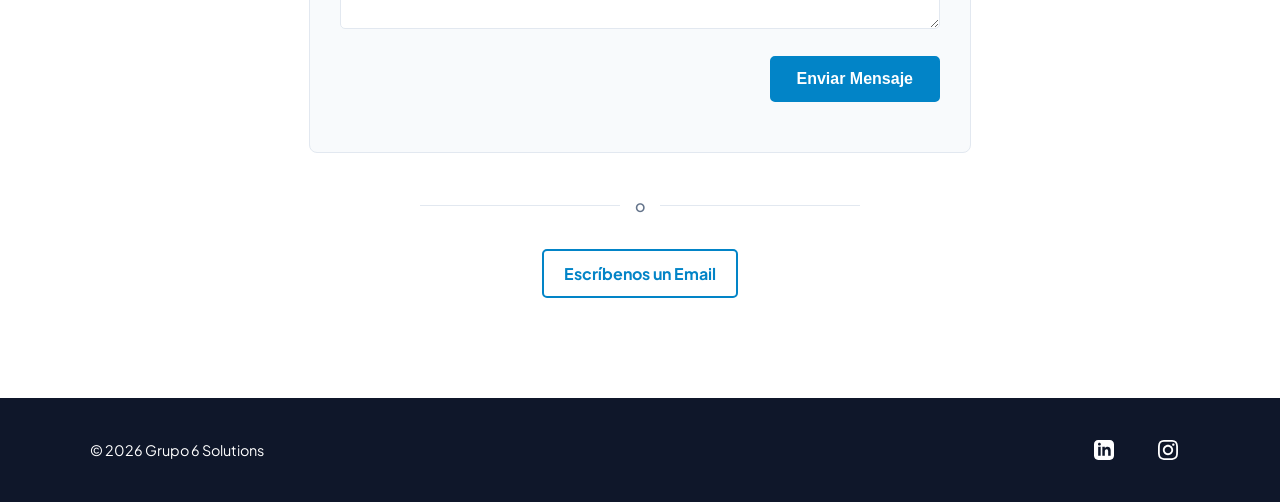
==== commit c82b567c: "feat(404): pagina 404" ====
--- a/index.html
+++ b/index.html
@@ -8,17 +8,17 @@
     </title>
     <meta
       name="description"
-      content="GeClau es el software de gestión académica de Grupo6S para universidades. Centraliza aulas, horarios, clases, comisiones, materias y profesores."
+      content="Grupo6S desarrolla productos propios como GeClau y TRACAM y soluciones de software a medida para personas, empresas y organizaciones."
     />
     <link rel="canonical" href="https://grupo6s.com/" />
     <link rel="icon" type="image/png" href="/favicon.png" />
     <meta
       property="og:title"
-      content="Grupo 6 Solutions | GeClau, software académico para universidades"
+      content="Grupo6S | Productos y soluciones de software"
     />
     <meta
       property="og:description"
-      content="GeClau es el software de gestión académica de Grupo6S para universidades. Centraliza aulas, horarios, clases, comisiones, materias y profesores."
+      content="Grupo6S desarrolla productos propios como GeClau y TRACAM y soluciones de software a medida para personas, empresas y organizaciones."
     />
     <meta property="og:url" content="https://grupo6s.com/" />
     <meta
@@ -41,11 +41,11 @@
     <meta name="twitter:card" content="summary_large_image" />
     <meta
       name="twitter:title"
-      content="Grupo 6 Solutions | GeClau, software académico para universidades"
+      content="Grupo6S | Productos y soluciones de software"
     />
     <meta
       name="twitter:description"
-      content="GeClau es el software de gestión académica de Grupo6S para universidades. Centraliza aulas, horarios, clases, comisiones, materias y profesores."
+      content="Grupo6S desarrolla productos propios como GeClau y TRACAM y soluciones de software a medida para personas, empresas y organizaciones."
     />
     <meta
       name="twitter:image"
@@ -63,6 +63,7 @@
             "@type": "Organization",
             "@id": "https://grupo6s.com/#organization",
             "name": "Grupo 6 Solutions",
+            "alternateName": "Grupo6S",
             "url": "https://grupo6s.com/",
             "logo": "https://grupo6s.com/images/logoExagonoD.png",
             "email": "grupo6solutions@gmail.com",
@@ -76,21 +77,6 @@
             "@id": "https://grupo6s.com/#website",
             "url": "https://grupo6s.com/",
             "name": "Grupo 6 Solutions",
-            "publisher": {
-              "@id": "https://grupo6s.com/#organization"
-            },
-            "inLanguage": "es"
-          },
-          {
-            "@type": "SoftwareApplication",
-            "@id": "https://grupo6s.com/#geclau",
-            "name": "GeClau",
-            "alternateName": "Gestión de Clases y Aulas",
-            "url": "https://grupo6s.com/",
-            "image": "https://grupo6s.com/proyectos/geclau/images/geclau.jpg",
-            "applicationCategory": "EducationalApplication",
-            "operatingSystem": "Web",
-            "description": "Software de gestión académica para universidades orientado a la gestión de aulas, horarios, clases, comisiones, materias, profesores, eventos, usuarios y roles, agenda pública y asignación de aulas.",
             "publisher": {
               "@id": "https://grupo6s.com/#organization"
             },
--- a/style.css
+++ b/style.css
@@ -2231,3 +2231,74 @@
 .dark-mode .seo-faq-answer {
   color: var(--dm-texto);
 }
+
+/* --- Utilidad de accesibilidad --- */
+.sr-only {
+  position: absolute;
+  width: 1px;
+  height: 1px;
+  padding: 0;
+  margin: -1px;
+  overflow: hidden;
+  clip: rect(0, 0, 0, 0);
+  white-space: nowrap;
+  border-width: 0;
+}
+
+/* --- Página 404 (Página no encontrada) --- */
+.error-page {
+  position: relative;
+  width: 100%;
+  padding: 0;
+  margin: 0;
+}
+
+.error-container {
+  position: relative;
+  width: 100%;
+  max-width: none;
+  padding: 0;
+  margin: 0;
+}
+
+.error-illustration {
+  display: block;
+  width: 100%;
+  height: auto;
+  max-width: none;
+  margin: 0;
+}
+
+.error-actions {
+  position: absolute;
+  left: 50%;
+  bottom: clamp(16px, 5.5%, 48px);
+  transform: translateX(-50%);
+  z-index: 2;
+  width: auto;
+  max-width: calc(100% - 32px);
+  display: flex;
+  justify-content: center;
+}
+
+.error-btn-main {
+  width: auto;
+  min-width: 200px;
+  white-space: nowrap;
+}
+
+@media (max-width: 480px) {
+  .error-actions {
+    bottom: 12px;
+    max-width: calc(100% - 24px);
+  }
+
+  .error-btn-main {
+    min-width: 0;
+    min-height: 44px;
+    padding: 10px 18px;
+    font-size: 0.9rem;
+  }
+}
+
+
